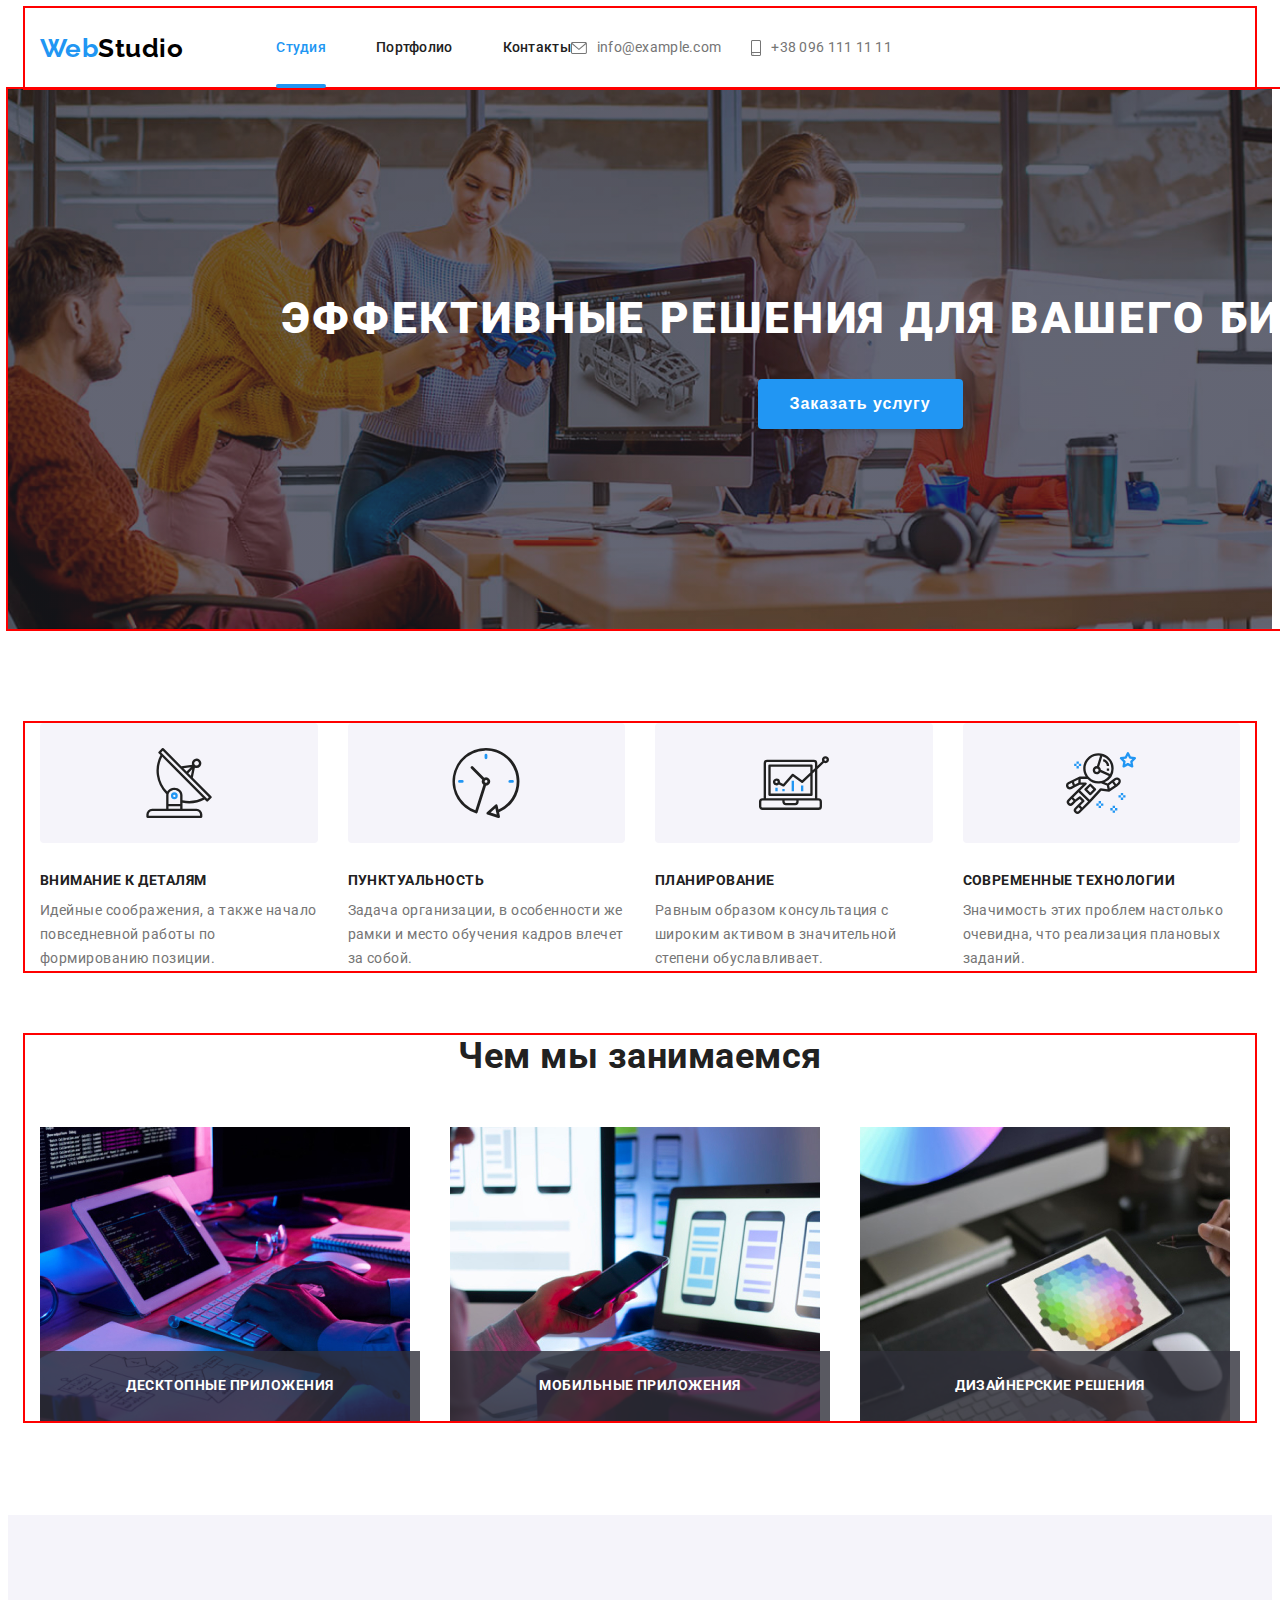
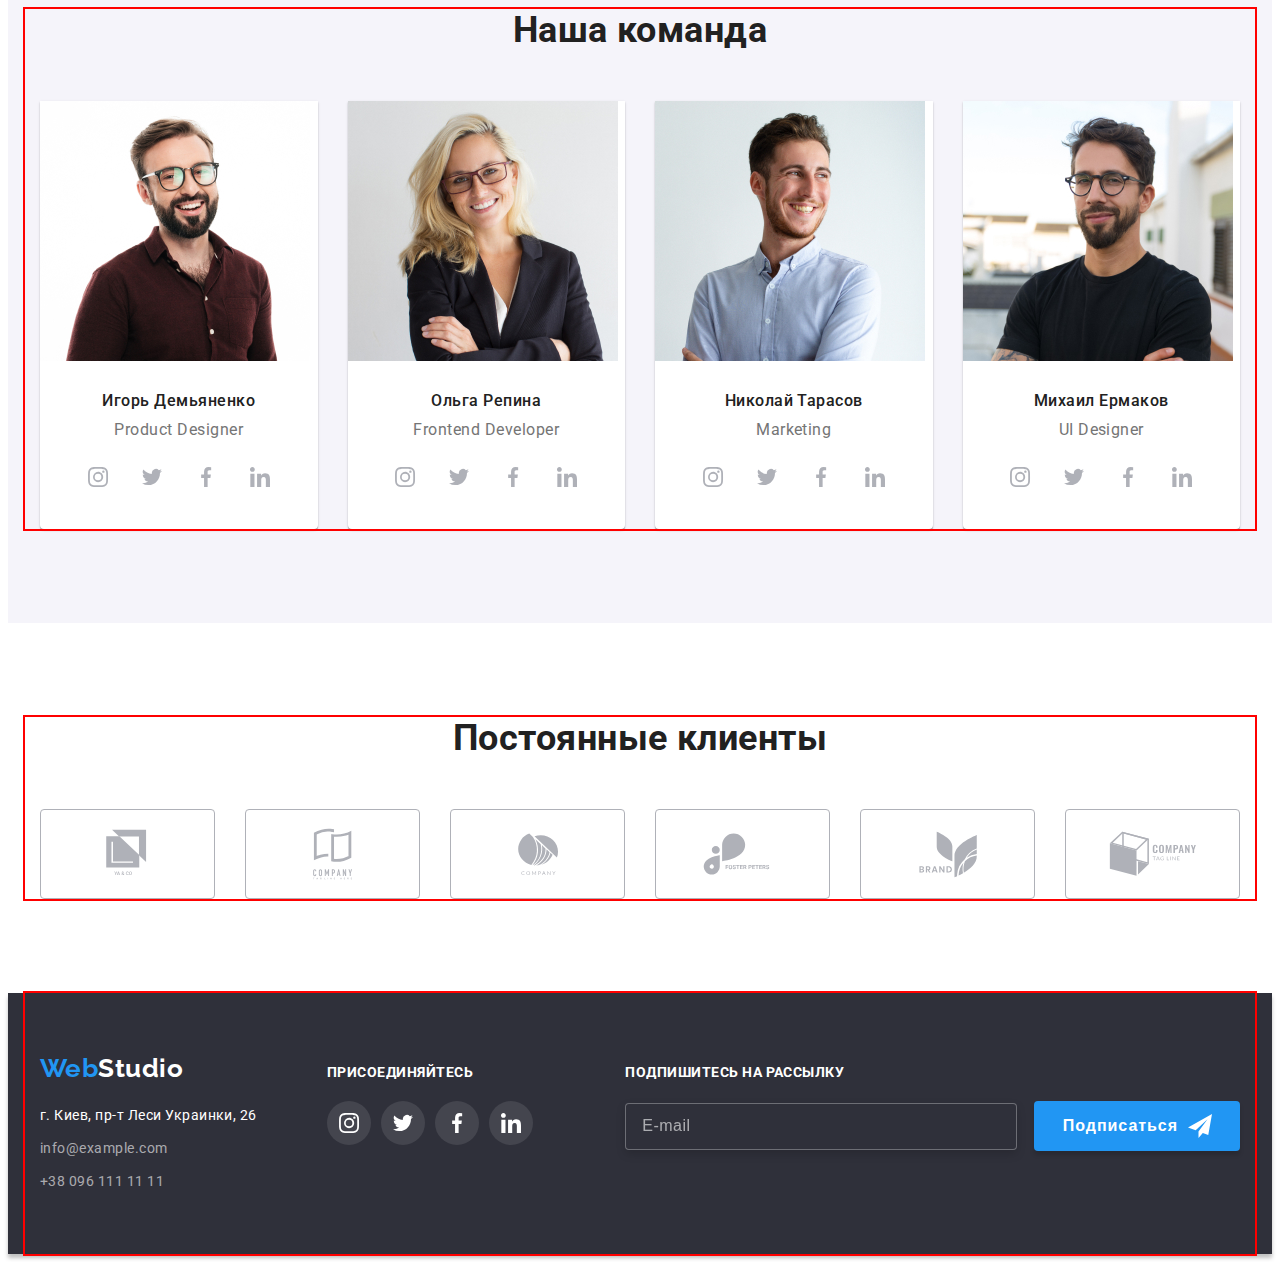
==== index.html @ 7cd632d5 "сделал футер и страницу портфолио" ====
<!DOCTYPE html>
<html lang="ru">
  <head>
    <meta charset="UTF-8" />
    <meta http-equiv="X-UA-Compatible" content="IE=edge" />
    <meta name="viewport" content="width=device-width, initial-scale=1.0" />
    <title>Вебстудия</title>
    <link rel="preconnect" href="https://fonts.gstatic.com" />
    <link
      href="https://fonts.googleapis.com/css2?family=Raleway:wght@700&family=Roboto:wght@400;500;700;900&display=swap"
      rel="stylesheet"
    />
    <link
      rel="stylesheet"
      href="https://cdnjs.cloudflare.com/ajax/libs/modern-normalize/1.0.0/modern-normalize.min.css"
      integrity="sha512-ISS7cAi1PEhQ8jnbJpJZMd29NlhNj4AWYyLOSp2CE/CsHxTCu+r+t0D2yoJudVrd0/8fTVPUVDzY5Tvli75u/g=="
      crossorigin="anonymous"
    />
    <link rel="stylesheet" href="./css/main.min.css" />
  </head>
  <body>
    <header class="header">
      <div class="container header__container">
        <nav class="navigation">
          <a class="link logo header__logo" href="./index.html" lang="en">
            <span class="logo--color-blue">Web</span>Studio
          </a>
          <button
            type="button"
            class="menu-button"
            aria-expanded="false"
            aria-controls="menu-container"
            data-menu-button
          >
            <svg
              class="icon"
              width="40"
              height="40"
              aria-label="Переключатель мобильного меню"
            >
              <use class="icon-menu" href="./images/sprite.svg#menu"></use>
              <use
                class="icon-menu-close"
                href="./images/sprite.svg#menu-close"
              ></use>
            </svg>
          </button>
          <div class="menu-container" id="menu-container" data-menu>
            <ul class="list nav-list">
              <li class="nav-list__item">
                <a
                  class="link nav-list__link nav-list__link--active"
                  href="./index.html"
                  >Студия
                </a>
              </li>
              <li class="nav-list__item">
                <a class="link nav-list__link" href="./portfolio.html"
                  >Портфолио
                </a>
              </li>
              <li class="nav-list__item">
                <a class="link nav-list__link" href="">Контакты</a>
              </li>
            </ul>
            <ul class="list auth-list">
              <li class="auth-list__item">
                <a
                  class="link nav-list__link auth-list__link"
                  href="mailto:info@example.com"
                >
                  <svg class="icon auth-list__icon" width="16" height="12">
                    <use href="./images/sprite.svg#envelope"></use>
                  </svg>
                  info@example.com</a
                >
              </li>
              <li class="auth-list__item">
                <a
                  class="link nav-list__link auth-list__link"
                  href="tel:+380961111111"
                >
                  <svg class="icon auth-list__icon" width="10" height="16">
                    <use href="./images/sprite.svg#smartphone"></use>
                  </svg>
                  +38 096 111 11 11
                </a>
              </li>
            </ul>
          </div>
        </nav>
      </div>
    </header>

    <main>
      <!--HERO-->
      <section class="hero">
        <div class="hero__overlay">
          <div class="container hero__container">
            <h1 class="hero__title">Эффективные решения для вашего бизнеса</h1>
            <button class="button hero__button" type="button" data-modal-open>
              Заказать услугу
            </button>
          </div>
        </div>
      </section>

      <!-- FEATURES-->
      <section class="section features">
        <h2 class="section__title visually-hidden">Особенности</h2>
        <div class="container">
          <ul class="list features__list">
            <li class="features__item">
              <div class="features__thumb">
                <svg width="270" height="120">
                  <use href="./images/sprite.svg#antenna"></use>
                </svg>
              </div>
              <h3 class="subtitle features__subtitle">Внимание к деталям</h3>
              <p class="features__desc">
                Идейные соображения, а также начало повседневной работы по
                формированию позиции.
              </p>
            </li>
            <li class="features__item">
              <div class="features__thumb">
                <svg width="270" height="120">
                  <use href="./images/sprite.svg#clock"></use>
                </svg>
              </div>
              <h3 class="subtitle features__subtitle">Пунктуальность</h3>
              <p class="features__desc">
                Задача организации, в особенности же рамки и место обучения
                кадров влечет за собой.
              </p>
            </li>
            <li class="features__item">
              <div class="features__thumb">
                <svg width="270" height="120">
                  <use href="./images/sprite.svg#diagram"></use>
                </svg>
              </div>
              <h3 class="subtitle features__subtitle">Планирование</h3>
              <p class="features__desc">
                Равным образом консультация с широким активом в значительной
                степени обуславливает.
              </p>
            </li>
            <li class="features__item">
              <div class="features__thumb">
                <svg width="270" height="120">
                  <use href="./images/sprite.svg#astronaut"></use>
                </svg>
              </div>
              <h3 class="subtitle features__subtitle">
                Современные технологии
              </h3>
              <p class="features__desc">
                Значимость этих проблем настолько очевидна, что реализация
                плановых заданий.
              </p>
            </li>
          </ul>
        </div>
      </section>

      <!--PRODUCTION-->
      <section class="section production">
        <div class="container">
          <h2 class="section__title">Чем мы занимаемся</h2>
          <ul class="list production__list">
            <li class="production__item">
              <picture>
                <source
                  srcset="
                    ./images/main/desctop/apps-1-desctop.jpg    1x,
                    ./images/main/desctop/apps-1-desctop@2x.jpg 2x
                  "
                  media="(min-width: 1200px)"
                  type="image/jpeg"
                />
                <img
                  class="production__image"
                  src="./images/main/desctop/apps-1-desctop.jpg"
                  alt="Человек набирает текст на телефоне"
                />
              </picture>
              <p class="subtitle production__desc">Десктопные приложения</p>
            </li>
            <li class="production__item">
              <img
                class="production__image"
                src="./images/main/desctop/apps-2-desctop.jpg"
                alt="Телефон в руке возле компьютера"
              />
              <p class="subtitle production__desc">Мобильные приложения</p>
            </li>
            <li class="production__item">
              <img
                class="production__image"
                src="./images/main/desctop/apps-3-desctop.jpg"
                alt="Подбор цвета в приложении на планшете"
              />
              <p class="subtitle production__desc">Дизайнерские решения</p>
            </li>
          </ul>
        </div>
      </section>

      <!--TEAM-->
      <section class="section team">
        <div class="container">
          <h2 class="section__title">Наша команда</h2>
          <ul class="list team__list">
            <li class="team__item">
              <picture>
                <source
                  srcset="
                    ./images/main/desctop/member-1-desctop.jpg    1x,
                    ./images/main/desctop/member-1-desctop@2x.jpg 2x
                  "
                  media="(min-width: 1200px)"
                  type="image/jpeg"
                />
                <source
                  srcset="
                    ./images/main/tablet/member-1-tablet.jpg    1x,
                    ./images/main/tablet/member-1-tablet@2x.jpg 2x
                  "
                  media="(min-width: 768px)"
                  type="image/jpeg"
                />
                <source
                  srcset="
                    ./images/main/mobile/member-1-mobile.jpg    1x,
                    ./images/main/mobile/member-1-mobile@2x.jpg 2x
                  "
                  media="(min-width: 320px)"
                  type="image/jpeg"
                />
                <img
                  class="team__img"
                  src="./images/main/desctop/member-1-desctop.jpg"
                  alt="Фото члена команды"
                />
              </picture>
              <div class="team__meta">
                <h3 class="team__subtitle">Игорь Демьяненко</h3>
                <p class="team__desc" lang="en">Product Designer</p>
                <ul class="list messenger-list">
                  <li class="messenger-list__item">
                    <a class="link messenger-list__link" href="">
                      <svg class="icon" width="44" height="44">
                        <use href="./images/sprite.svg#instagram"></use>
                      </svg>
                    </a>
                  </li>
                  <li class="messenger-list__item">
                    <a class="link messenger-list__link" href="">
                      <svg class="icon" width="44" height="44">
                        <use href="./images/sprite.svg#twitter"></use>
                      </svg>
                    </a>
                  </li>
                  <li class="messenger-list__item">
                    <a class="link messenger-list__link" href="">
                      <svg class="icon" width="44" height="44">
                        <use href="./images/sprite.svg#facebook"></use>
                      </svg>
                    </a>
                  </li>
                  <li class="messenger-list__item">
                    <a class="link messenger-list__link" href="">
                      <svg class="icon" width="44" height="44">
                        <use href="./images/sprite.svg#linkedin"></use>
                      </svg>
                    </a>
                  </li>
                </ul>
              </div>
            </li>
            <li class="team__item">
              <img
                class="team__img"
                src="./images/main/desctop/member-2-desctop.jpg"
                alt="Фото члена команды"
              />
              <div class="team__meta">
                <h3 class="team__subtitle">Ольга Репина</h3>
                <p class="team__desc" lang="en">Frontend Developer</p>
                <ul class="list messenger-list">
                  <li class="messenger-list__item">
                    <a class="link messenger-list__link" href="">
                      <svg class="icon" width="44" height="44">
                        <use href="./images/sprite.svg#instagram"></use>
                      </svg>
                    </a>
                  </li>
                  <li class="messenger-list__item">
                    <a class="link messenger-list__link" href="">
                      <svg class="icon" width="44" height="44">
                        <use href="./images/sprite.svg#twitter"></use>
                      </svg>
                    </a>
                  </li>
                  <li class="messenger-list__item">
                    <a class="link messenger-list__link" href="">
                      <svg class="icon" width="44" height="44">
                        <use href="./images/sprite.svg#facebook"></use>
                      </svg>
                    </a>
                  </li>
                  <li class="messenger-list__item">
                    <a class="link messenger-list__link" href="">
                      <svg class="icon" width="44" height="44">
                        <use href="./images/sprite.svg#linkedin"></use>
                      </svg>
                    </a>
                  </li>
                </ul>
              </div>
            </li>
            <li class="team__item">
              <img
                class="team__img"
                src="./images/main/desctop/member-3-desctop.jpg"
                alt="Фото члена команды"
              />
              <div class="team__meta">
                <h3 class="team__subtitle">Николай Тарасов</h3>
                <p class="team__desc" lang="en">Marketing</p>
                <ul class="list messenger-list">
                  <li class="messenger-list__item">
                    <a class="link messenger-list__link" href="">
                      <svg class="icon" width="44" height="44">
                        <use href="./images/sprite.svg#instagram"></use>
                      </svg>
                    </a>
                  </li>
                  <li class="messenger-list__item">
                    <a class="link messenger-list__link" href="">
                      <svg class="icon" width="44" height="44">
                        <use href="./images/sprite.svg#twitter"></use>
                      </svg>
                    </a>
                  </li>
                  <li class="messenger-list__item">
                    <a class="link messenger-list__link" href="">
                      <svg class="icon" width="44" height="44">
                        <use href="./images/sprite.svg#facebook"></use>
                      </svg>
                    </a>
                  </li>
                  <li class="messenger-list__item">
                    <a class="link messenger-list__link" href="">
                      <svg class="icon" width="44" height="44">
                        <use href="./images/sprite.svg#linkedin"></use>
                      </svg>
                    </a>
                  </li>
                </ul>
              </div>
            </li>
            <li class="team__item">
              <img
                class="team__img"
                src="./images/main/desctop/member-4-desctop.jpg"
                alt="Фото члена команды"
              />
              <div class="team__meta">
                <h3 class="team__subtitle">Михаил Ермаков</h3>
                <p class="team__desc" lang="en">UI Designer</p>
                <ul class="list messenger-list">
                  <li class="messenger-list__item">
                    <a class="link messenger-list__link" href="">
                      <svg class="icon" width="44" height="44">
                        <use href="./images/sprite.svg#instagram"></use>
                      </svg>
                    </a>
                  </li>
                  <li class="messenger-list__item">
                    <a class="link messenger-list__link" href="">
                      <svg class="icon" width="44" height="44">
                        <use href="./images/sprite.svg#twitter"></use>
                      </svg>
                    </a>
                  </li>
                  <li class="messenger-list__item">
                    <a class="link messenger-list__link" href="">
                      <svg class="icon" width="44" height="44">
                        <use href="./images/sprite.svg#facebook"></use>
                      </svg>
                    </a>
                  </li>
                  <li class="messenger-list__item">
                    <a class="link messenger-list__link" href="">
                      <svg class="icon" width="44" height="44">
                        <use href="./images/sprite.svg#linkedin"></use>
                      </svg>
                    </a>
                  </li>
                </ul>
              </div>
            </li>
          </ul>
        </div>
      </section>

      <!-- CLIENTS -->
      <section class="section">
        <div class="container">
          <h2 class="section__title">Постоянные клиенты</h2>
          <ul class="list clients__list">
            <li class="clients__item">
              <a class="link clients__link" href="">
                <svg class="icon" width="164" height="88">
                  <use href="./images/sprite.svg#client-1"></use>
                </svg>
              </a>
            </li>
            <li class="clients__item">
              <a class="link clients__link" href="">
                <svg class="icon" width="164" height="88">
                  <use href="./images/sprite.svg#client-2"></use>
                </svg>
              </a>
            </li>
            <li class="clients__item">
              <a class="link clients__link" href="">
                <svg class="icon" width="164" height="88">
                  <use href="./images/sprite.svg#client-3"></use>
                </svg>
              </a>
            </li>
            <li class="clients__item">
              <a class="link clients__link" href="">
                <svg class="icon" width="164" height="88">
                  <use href="./images/sprite.svg#client-4"></use>
                </svg>
              </a>
            </li>
            <li class="clients__item">
              <a class="link clients__link" href="">
                <svg class="icon" width="164" height="88">
                  <use href="./images/sprite.svg#client-5"></use>
                </svg>
              </a>
            </li>
            <li class="clients__item">
              <a class="link clients__link" href="">
                <svg class="icon" width="164" height="88">
                  <use href="./images/sprite.svg#client-6"></use>
                </svg>
              </a>
            </li>
          </ul>
        </div>
      </section>
    </main>

    <footer class="footer">
      <div class="container footer__container">
        <div class="footer-container">
          <div class="footer__wrapper">
            <a
              class="link logo logo--color-white footer__logo"
              href="./index.html"
              lang="en"
            >
              <span class="logo--color-blue">Web</span>Studio
            </a>
            <address class="footer__address">
              <ul class="list footer__list">
                <li class="footer__item">
                  <a
                    class="link footer__link footer__link--gmaps"
                    href="https://goo.gl/maps/zEipnjbdjEoZz8kJ8"
                    target="_blank"
                    rel="noopener noreferrer"
                    >г. Киев, пр-т Леси Украинки, 26</a
                  >
                </li>
                <li class="footer__item">
                  <a class="link footer__link" href="mailto:info@example.com"
                    >info@example.com</a
                  >
                </li>
                <li class="footer__item footer__item--last">
                  <a class="link footer__link" href="tel:+380961111111"
                    >+38 096 111 11 11</a
                  >
                </li>
              </ul>
            </address>
          </div>

          <div class="messenger-list__wrapper">
            <p class="subtitle footer__subtitle">Присоединяйтесь</p>
            <ul class="list messenger-list">
              <li class="messenger-list__item">
                <a
                  class="link messenger-list__link messenger-list__link--footer"
                  href=""
                >
                  <svg class="icon" width="44" height="44">
                    <use href="./images/sprite.svg#instagram"></use>
                  </svg>
                </a>
              </li>
              <li class="messenger-list__item">
                <a
                  class="link messenger-list__link messenger-list__link--footer"
                  href=""
                >
                  <svg class="icon" width="44" height="44">
                    <use href="./images/sprite.svg#twitter"></use>
                  </svg>
                </a>
              </li>
              <li class="messenger-list__item">
                <a
                  class="link messenger-list__link messenger-list__link--footer"
                  href=""
                >
                  <svg class="icon" width="44" height="44">
                    <use href="./images/sprite.svg#facebook"></use>
                  </svg>
                </a>
              </li>
              <li class="messenger-list__item">
                <a
                  class="link messenger-list__link messenger-list__link--footer"
                  href=""
                >
                  <svg class="icon" width="44" height="44">
                    <use href="./images/sprite.svg#linkedin"></use>
                  </svg>
                </a>
              </li>
            </ul>
          </div>
        </div>

        <form name="signup-form" class="form-signup">
          <b class="subtitle footer__subtitle form-signup__subtitle">
            Подпишитесь на рассылку
          </b>
          <input
            class="form-signup__input"
            type="email"
            name="email"
            placeholder="E-mail"
            autocomplete="off"
          />
          <button class="button form-signup__button" type="submit">
            Подписаться
            <svg class="icon form-signup__icon" width="24" height="24">
              <use href="./images/icons.svg#send"></use>
            </svg>
          </button>
        </form>
      </div>
    </footer>

    <div class="backdrop is-hidden" data-modal>
      <div class="modal">
        <button class="modal__icon" data-modal-close>
          <svg class="icon" width="30" height="30">
            <use href="./images/sprite.svg#modal-close"></use>
          </svg>
        </button>
        <form class="form-submit">
          <b class="form-submit__title"
            >Оставьте свои данные, мы вам перезвоним
          </b>

          <label class="form-submit__label" for="username"> Имя </label>
          <div class="form-submit__field">
            <input
              class="form-submit__input"
              type="text"
              name="username"
              id="username"
            />
            <svg class="icon form-submit__icon" width="18" height="18">
              <use href="./images/icons.svg#person"></use>
            </svg>
          </div>

          <label class="form-submit__label" for="tel"> Телефон </label>
          <div class="form-submit__field">
            <input class="form-submit__input" type="tel" name="tel" id="tel" />
            <svg class="icon form-submit__icon" width="18" height="18">
              <use href="./images/icons.svg#phone"></use>
            </svg>
          </div>

          <label class="form-submit__label" for="e-mail"> Почта </label>
          <div class="form-submit__field">
            <input
              class="form-submit__input"
              type="email"
              name="e-mail"
              id="e-mail"
            />
            <svg class="icon form-submit__icon" width="18" height="18">
              <use href="./images/icons.svg#mail"></use>
            </svg>
          </div>

          <label class="form-submit__label" for="comment"> Комментарий </label>
          <textarea
            class="form-submit__comment"
            name="comment"
            id="comment"
            placeholder="Введите текст"
          ></textarea>

          <label class="form-submit__agreement">
            <input
              class="form-submit__input--hidden"
              type="checkbox"
              name="agreement"
              value="approved"
            />
            <svg class="form-submit__icon--checked" width="16" height="15">
              <use href="./images/icons.svg#check"></use>
            </svg>
            Соглашаюсь с рассылкой и принимаю&nbsp;
            <a class="form-submit__link" href="">Условия договора</a>
          </label>

          <button
            class="button form-submit__button"
            name="submit-btn"
            type="submit"
          >
            Отправить
          </button>
        </form>
      </div>
    </div>

    <script src="./js/mobile-menu.js"></script>
    <script src="./js/modal.js"></script>
  </body>
</html>
---- css/main.min.css ----
:root{--primaryFont: 'Roboto', sans-serif;--secondaryFont: 'Raleway', sans-serif;--activeLinkColor: #2196f3;--primaryTextColor: #757575;--secondaryTextColor: #212121;--whiteTextColor: #ffffff;--transitionColor: color 250ms cubic-bezier(0.4, 0, 0.2, 1);--transitionBg: background-color 250ms cubic-bezier(0.4, 0, 0.2, 1)}body{font-family:var(--primaryFont);letter-spacing:0.03em;color:var(--primaryTextColor);background-color:var(--whiteTextColor)}body.modal-open{overflow:hidden}.visually-hidden{position:absolute;width:1px;height:1px;margin:-1px;border:0;padding:0;white-space:nowrap;-webkit-clip-path:inset(100%);clip-path:inset(100%);clip:rect(0 0 0 0);overflow:hidden}h1,h2,h3,ul,p{padding:0;margin:0}img{display:block;max-width:100%;height:auto}.list{list-style:none}.link{text-decoration:none}.icon{fill:currentColor}.container{padding:0 15px;outline:2px solid red}@media screen and (min-width: 480px){.container{width:480px;margin:0 auto}}@media screen and (min-width: 768px){.container{width:768px}}@media screen and (min-width: 1200px){.container{width:1200px}}.section{padding-top:60px;padding-bottom:60px}@media screen and (min-width: 1200px){.section{padding-top:94px;padding-bottom:94px}}.section__title{margin-bottom:30px;font-weight:700;font-size:28px;line-height:1.18;text-align:center;color:var(--secondaryTextColor)}@media screen and (min-width: 1200px){.section__title{margin-bottom:50px;font-size:36px;line-height:1.17}}.logo{font-family:var(--secondaryFont);font-weight:700;font-size:24px;line-height:1.17;color:#000000}@media screen and (min-width: 1200px){.logo{font-size:26px;line-height:1.19}}.logo--color-blue{color:var(--activeLinkColor)}.logo--color-white{color:var(--whiteTextColor)}@media screen and (min-width: 768px){.header__logo{margin-right:88px}}@media screen and (min-width: 1200px){.header__logo{margin-right:93px}}.footer__logo{display:inline-block;margin-bottom:20px}.messenger-list{display:-webkit-box;display:-ms-flexbox;display:flex;-webkit-box-pack:center;-ms-flex-pack:center;justify-content:center}.messenger-list__item:not(:last-child){margin-right:10px}.messenger-list__link{display:-webkit-box;display:-ms-flexbox;display:flex;-webkit-box-align:center;-ms-flex-align:center;align-items:center;-webkit-box-pack:center;-ms-flex-pack:center;justify-content:center;color:#afb1b8;-webkit-transition:var(--transitionBg),var(--transitionColor);transition:var(--transitionBg),var(--transitionColor);border-radius:50%}.messenger-list__link--footer{color:#ffffff;background-color:rgba(255,255,255,0.1)}.messenger-list__link--footer:hover,.messenger-list__link--footer:focus{background-color:var(--activeLinkColor)}.messenger-list__link:hover,.messenger-list__link:focus{background-color:var(--activeLinkColor);color:var(--whiteTextColor)}.backdrop{position:fixed;top:0;left:0;width:100%;height:100%;background-color:rgba(0,0,0,0.2);opacity:1;-webkit-transition:opacity 250ms cubic-bezier(0.4, 0, 0.2, 1);transition:opacity 250ms cubic-bezier(0.4, 0, 0.2, 1);overflow-y:scroll}.backdrop.is-hidden{visibility:hidden;opacity:0;pointer-events:none}@media screen and (max-width: 767px){.backdrop{padding:93px 15px}}@media screen and (min-width: 768px) and (max-width: 1199px){.backdrop{padding:207px 159px}}.modal{position:relative;padding:40px;-webkit-transition:-webkit-transform 250ms cubic-bezier(0.4, 0, 0.2, 1);transition:-webkit-transform 250ms cubic-bezier(0.4, 0, 0.2, 1);transition:transform 250ms cubic-bezier(0.4, 0, 0.2, 1);transition:transform 250ms cubic-bezier(0.4, 0, 0.2, 1), -webkit-transform 250ms cubic-bezier(0.4, 0, 0.2, 1);background-color:#ffffff;-webkit-box-shadow:0px 1px 3px rgba(0,0,0,0.12),0px 1px 1px rgba(0,0,0,0.14),0px 2px 1px rgba(0,0,0,0.2);box-shadow:0px 1px 3px rgba(0,0,0,0.12),0px 1px 1px rgba(0,0,0,0.14),0px 2px 1px rgba(0,0,0,0.2);border-radius:4px}@media screen and (max-width: 1199px){.modal{max-width:450px;min-height:609px;margin-left:auto;margin-right:auto}}@media screen and (min-width: 1200px){.modal{position:absolute;top:50%;left:50%;max-width:528px;min-height:581px;-webkit-transform:translate(-50%, -50%);transform:translate(-50%, -50%)}}.backdrop.is-hidden .modal{-webkit-transform:scale(0.5);transform:scale(0.5)}@media screen and (min-width: 1200px){.backdrop.is-hidden .modal{-webkit-transform:translate(-50%, -50%) scale(0.5);transform:translate(-50%, -50%) scale(0.5)}}.modal__icon{position:absolute;top:8px;right:8px;display:-webkit-box;display:-ms-flexbox;display:flex;-webkit-box-pack:center;-ms-flex-pack:center;justify-content:center;-webkit-box-align:center;-ms-flex-align:center;align-items:center;padding:0;margin:0;color:#000000;background-color:#ffffff;border-radius:50%;border:1px solid rgba(0,0,0,0.1);-webkit-transition:var(--transitionColor);transition:var(--transitionColor);cursor:pointer}.modal__icon:hover,.modal__icon:focus{color:var(--activeLinkColor)}.form-submit__title{display:block;margin-bottom:12px;font-weight:700;font-size:20px;line-height:1.15;text-align:center;letter-spacing:0.03em;color:var(--secondaryTextColor)}.form-submit__label{display:inline-block;margin-bottom:4px;font-weight:400;font-size:12px;line-height:1.17;letter-spacing:0.01em}.form-submit__field{position:relative;margin-bottom:10px;color:var(--secondaryTextColor)}.form-submit__input{height:40px;padding-left:42px;width:100%;border:1px solid rgba(33,33,33,0.2);border-radius:4px;-webkit-transition:border 250ms cubic-bezier(0.4, 0, 0.2, 1);transition:border 250ms cubic-bezier(0.4, 0, 0.2, 1)}.form-submit__input--hidden{position:absolute;width:1px;height:1px;margin:-1px;border:0;padding:0;white-space:nowrap;-webkit-clip-path:inset(100%);clip-path:inset(100%);clip:rect(0 0 0 0);overflow:hidden}.form-submit__comment{display:block;width:100%;min-height:120px;padding:12px 16px;margin-bottom:20px;border:1px solid rgba(33,33,33,0.2);border-radius:4px;resize:none;-webkit-transition:border 250ms cubic-bezier(0.4, 0, 0.2, 1);transition:border 250ms cubic-bezier(0.4, 0, 0.2, 1)}.form-submit__comment::-webkit-input-placeholder{font-weight:400;font-size:12px;line-height:1.17;letter-spacing:0.01em;color:rgba(117,117,117,0.5)}.form-submit__comment:-ms-input-placeholder{font-weight:400;font-size:12px;line-height:1.17;letter-spacing:0.01em;color:rgba(117,117,117,0.5)}.form-submit__comment::-ms-input-placeholder{font-weight:400;font-size:12px;line-height:1.17;letter-spacing:0.01em;color:rgba(117,117,117,0.5)}.form-submit__comment::placeholder{font-weight:400;font-size:12px;line-height:1.17;letter-spacing:0.01em;color:rgba(117,117,117,0.5)}.form-submit__icon{position:absolute;top:50%;left:12px;-webkit-transform:translateY(-50%);transform:translateY(-50%);-webkit-transition:var(--transitionColor);transition:var(--transitionColor)}.form-submit__input:focus+.form-submit__icon{color:var(--activeLinkColor)}.form-submit__icon--checked{fill:none;border:2px solid var(--secondaryTextColor);border-radius:2px;margin-right:7px}.form-submit__input--hidden:checked+.form-submit__icon--checked{background-color:var(--activeLinkColor);border:var(--activeLinkColor);fill:var(--whiteTextColor)}.form-submit__input:focus,.form-submit__comment:focus{border:1px solid var(--activeLinkColor);outline:none}.form-submit__agreement{position:relative;display:-webkit-box;display:-ms-flexbox;display:flex;-webkit-box-align:center;-ms-flex-align:center;align-items:center;-webkit-box-pack:center;-ms-flex-pack:center;justify-content:center;margin-bottom:30px;font-weight:400;font-size:12px;line-height:1.17;cursor:pointer}@media screen and (min-width: 1200px){.form-submit__agreement{font-size:14px;line-height:1.71}}.form-submit__link{color:var(--activeLinkColor)}.form-submit__button{display:block;margin:0 auto;padding:10px 55px}.subtitle{font-weight:700;color:var(--secondaryTextColor)}@media screen and (max-width: 767px){.subtitle{text-align:center}}.button{font-size:16px;font-weight:700;line-height:1.87;letter-spacing:0.06em;color:var(--whiteTextColor);background-color:var(--activeLinkColor);border-radius:4px;border-style:none;-webkit-box-shadow:0px 4px 4px rgba(0,0,0,0.15);box-shadow:0px 4px 4px rgba(0,0,0,0.15);cursor:pointer}.header{border-bottom:1px solid #ececec}@media screen and (max-width: 767px){.header__container{position:relative;padding:10px 15px}}@media screen and (min-width: 768px){.header__container{display:-webkit-box;display:-ms-flexbox;display:flex;-webkit-box-align:center;-ms-flex-align:center;align-items:center}}.navigation{display:-webkit-box;display:-ms-flexbox;display:flex;-webkit-box-align:center;-ms-flex-align:center;align-items:center;-webkit-box-pack:justify;-ms-flex-pack:justify;justify-content:space-between}@media screen and (min-width: 768px){.nav-list{display:-webkit-box;display:-ms-flexbox;display:flex;-webkit-box-align:center;-ms-flex-align:center;align-items:center}}.nav-list__item{font-weight:500;letter-spacing:0.02em;font-size:40px;line-height:1.18}@media screen and (min-width: 768px){.nav-list__item{font-size:14px;line-height:1.14}}.nav-list__item:not(:last-child){margin-right:50px}.nav-list__link{color:var(--secondaryTextColor);-webkit-transition:var(--transitionColor);transition:var(--transitionColor)}@media screen and (min-width: 768px){.nav-list__link{position:relative;display:block;padding-top:32px;padding-bottom:32px}}.nav-list__link--active{color:var(--activeLinkColor)}@media screen and (min-width: 768px){.nav-list__link--active::after{content:'';position:absolute;display:block;width:100%;height:4px;bottom:0;left:0;background-color:#2196f3;border-radius:2px}}.nav-list__link:hover,.nav-list__link:focus{color:var(--activeLinkColor)}.auth-list{margin-left:auto}@media screen and (min-width: 1200px){.auth-list{display:-webkit-box;display:-ms-flexbox;display:flex;-webkit-box-align:center;-ms-flex-align:center;align-items:center}}@media screen and (min-width: 1200px){.auth-list__item:not(:last-child){margin-right:30px}}.auth-list__item{letter-spacing:0.02em}@media screen and (min-width: 768px){.auth-list__item{font-size:14px;line-height:1.14}}@media screen and (min-width: 768px) and (max-width: 1199px){.auth-list__item+.auth-list__item{margin-top:10px}}.auth-list__icon{margin-right:10px}.auth-list__link{display:-webkit-inline-box;display:-ms-inline-flexbox;display:inline-flex;-webkit-box-align:center;-ms-flex-align:center;align-items:center;color:var(--primaryTextColor);-webkit-transition:var(--transitionColor);transition:var(--transitionColor)}@media screen and (min-width: 768px) and (max-width: 1199px){.auth-list__link{padding-top:0;padding-bottom:0}}.menu-button{display:-webkit-inline-box;display:-ms-inline-flexbox;display:inline-flex;color:var(--activeLinkColor);border:none;padding:0;margin:0;cursor:pointer;background-color:transparent}.menu-button .icon-menu-close{display:none}@media screen and (min-width: 768px){.menu-button{display:none}}.menu-button.is-open .icon-menu-close{display:-webkit-inline-box;display:-ms-inline-flexbox;display:inline-flex}.menu-button.is-open .icon-menu{display:none}@media screen and (max-width: 767px){.menu-container{display:none;position:absolute;top:100%;left:0;width:100%;height:100vh;padding:48px 40px;background-color:#ffffff;-webkit-box-shadow:0px 4px 8px rgba(0,0,0,0.04),0px 2px 4px rgba(0,0,0,0.08),0px 1px 3px rgba(0,0,0,0.16);box-shadow:0px 4px 8px rgba(0,0,0,0.04),0px 2px 4px rgba(0,0,0,0.08),0px 1px 3px rgba(0,0,0,0.16)}.menu-container.is-open{display:block}}@media screen and (min-width: 768px){.menu-container{display:-webkit-box;display:-ms-flexbox;display:flex;-webkit-box-align:center;-ms-flex-align:center;align-items:center}}.hero{background-color:#2f303a}.hero__container{text-align:center;padding:118px 60px}@media screen and (min-width: 768px){.hero__container{padding-left:204px;padding-right:204px}}@media screen and (min-width: 1200px){.hero__container{padding:200px 252px}}.hero__overlay{margin-left:auto;margin-right:auto;background-repeat:no-repeat;background-position:center;background-size:cover;max-width:480px;background-image:-webkit-gradient(linear, left top, left bottom, from(rgba(47,48,58,0.4)), to(rgba(47,48,58,0.4))),url(../images/main/mobile/hero-bg-mobile.jpg);background-image:linear-gradient(to bottom, rgba(47,48,58,0.4), rgba(47,48,58,0.4)),url(../images/main/mobile/hero-bg-mobile.jpg)}@media screen and (min-width: 768px){.hero__overlay{max-width:768px;background-image:-webkit-gradient(linear, left top, left bottom, from(rgba(47,48,58,0.4)), to(rgba(47,48,58,0.4))),url(../images/main/tablet/hero-bg-tablet.jpg);background-image:linear-gradient(to bottom, rgba(47,48,58,0.4), rgba(47,48,58,0.4)),url(../images/main/tablet/hero-bg-tablet.jpg)}}@media screen and (min-width: 1200px){.hero__overlay{max-width:1600px;background-image:-webkit-gradient(linear, left top, left bottom, from(rgba(47,48,58,0.4)), to(rgba(47,48,58,0.4))),url(../images/main/desctop/hero-bg-desctop.jpg);background-image:linear-gradient(to bottom, rgba(47,48,58,0.4), rgba(47,48,58,0.4)),url(../images/main/desctop/hero-bg-desctop.jpg)}}.hero__title{margin-bottom:30px;font-weight:900;font-size:26px;line-height:1.62;text-align:center;letter-spacing:0.06em;text-transform:uppercase;color:var(--whiteTextColor)}@media screen and (min-width: 1200px){.hero__title{font-size:44px;line-height:1.36}}.hero__button{padding:10px 32px;-webkit-transition:var(--transitionBg);transition:var(--transitionBg)}.hero__button:hover,.hero__button:focus{background-color:#188ce8}@media screen and (min-width: 1200px){.features{padding-bottom:47px}}@media screen and (min-width: 768px){.features__list{display:-webkit-box;display:-ms-flexbox;display:flex;-ms-flex-wrap:wrap;flex-wrap:wrap;margin-bottom:-30px;margin-left:-30px}}@media screen and (min-width: 768px){.features__item{-ms-flex-preferred-size:calc((100% - 2 * 30px) / 2);flex-basis:calc((100% - 2 * 30px) / 2);margin-left:30px}}@media screen and (min-width: 1200px){.features__item{-ms-flex-preferred-size:calc((100% - 4 * 30px) / 4);flex-basis:calc((100% - 4 * 30px) / 4)}}@media screen and (max-width: 1199px){.features__item:not(:last-child){margin-bottom:30px}}.features__thumb{display:-webkit-box;display:-ms-flexbox;display:flex;-webkit-box-align:center;-ms-flex-align:center;align-items:center;-webkit-box-pack:center;-ms-flex-pack:center;justify-content:center;margin-bottom:30px;background-color:#f5f4fa;border-radius:4px}.features__subtitle{margin-bottom:10px;font-size:14px;line-height:1.14;text-transform:uppercase}.features__desc{font-weight:400;font-size:14px;line-height:1.71}.production{display:none}@media screen and (min-width: 1200px){.production{display:block;padding-top:47px}}.production__list{display:-webkit-box;display:-ms-flexbox;display:flex;-ms-flex-wrap:wrap;flex-wrap:wrap;margin-left:-30px;margin-top:-30px}.production__item{position:relative;-ms-flex-preferred-size:calc(100% / 3 - 30px);flex-basis:calc(100% / 3 - 30px);margin-left:30px;margin-top:30px}.production__desc{position:absolute;bottom:0;left:0;width:100%;padding-top:27px;padding-bottom:27px;text-align:center;font-size:14px;line-height:1.14;text-transform:uppercase;color:var(--whiteTextColor);background-color:rgba(47,48,58,0.8)}.team{background-color:#f5f4fa}@media screen and (min-width: 768px){.team__list{display:-webkit-box;display:-ms-flexbox;display:flex;-ms-flex-wrap:wrap;flex-wrap:wrap;margin-left:-30px;margin-top:-30px}}.team__item{background-color:#ffffff;-webkit-box-shadow:0px 1px 3px rgba(0,0,0,0.12),0px 1px 1px rgba(0,0,0,0.14),0px 2px 1px rgba(0,0,0,0.2);box-shadow:0px 1px 3px rgba(0,0,0,0.12),0px 1px 1px rgba(0,0,0,0.14),0px 2px 1px rgba(0,0,0,0.2);border-radius:0px 0px 4px 4px}@media screen and (min-width: 768px){.team__item{-ms-flex-preferred-size:calc(100% / 2 - 30px);flex-basis:calc(100% / 2 - 30px);margin-left:30px;margin-top:30px}}@media screen and (min-width: 1200px){.team__item{-ms-flex-preferred-size:calc(100% / 4 - 30px);flex-basis:calc(100% / 4 - 30px)}}@media screen and (max-width: 767px){.team__item:not(:last-child){margin-bottom:30px}}.team__subtitle{margin-bottom:10px;font-weight:500;font-size:16px;line-height:1.19;text-align:center;color:var(--secondaryTextColor)}.team__desc{margin-bottom:16px;font-weight:400;font-size:16px;line-height:1.19;text-align:center;color:var(--primaryTextColor)}.team__meta{padding-top:30px;padding-bottom:24px;margin-left:auto;margin-right:auto}@media screen and (min-width: 1200px){.team__meta{padding-bottom:30px}}.clients__list{display:-webkit-box;display:-ms-flexbox;display:flex;-ms-flex-wrap:wrap;flex-wrap:wrap;-webkit-box-align:center;-ms-flex-align:center;align-items:center;margin-left:-30px;margin-top:-30px}.clients__item{display:-webkit-box;display:-ms-flexbox;display:flex;margin-left:30px;margin-top:30px;-webkit-box-align:center;-ms-flex-align:center;align-items:center;-webkit-box-pack:center;-ms-flex-pack:center;justify-content:center;-ms-flex-preferred-size:calc(100% / 2 - 30px);flex-basis:calc(100% / 2 - 30px)}@media screen and (min-width: 768px){.clients__item{-ms-flex-preferred-size:calc(100% / 3 - 30px);flex-basis:calc(100% / 3 - 30px)}}@media screen and (min-width: 1200px){.clients__item{-ms-flex-preferred-size:calc(100% / 6 - 30px);flex-basis:calc(100% / 6 - 30px)}}.clients__link{display:-webkit-inline-box;display:-ms-inline-flexbox;display:inline-flex;-webkit-box-align:center;-ms-flex-align:center;align-items:center;-webkit-box-pack:center;-ms-flex-pack:center;justify-content:center;width:100%;color:#afb1b8;-webkit-transition:var(--transitionColor),border-color 250ms cubic-bezier(0.4, 0, 0.2, 1);transition:var(--transitionColor),border-color 250ms cubic-bezier(0.4, 0, 0.2, 1);border:1px solid #afb1b8;border-radius:4px}.clients__link:hover,.clients__link:focus{color:var(--activeLinkColor);border-color:var(--activeLinkColor)}.footer{background-color:#2f303a;-webkit-box-shadow:0px 4px 4px rgba(0,0,0,0.25);box-shadow:0px 4px 4px rgba(0,0,0,0.25)}.footer__container{padding-top:60px;padding-bottom:60px}@media screen and (min-width: 1200px){.footer__container{display:-webkit-box;display:-ms-flexbox;display:flex;-webkit-box-align:baseline;-ms-flex-align:baseline;align-items:baseline}}.footer-container{text-align:center}@media screen and (min-width: 768px){.footer-container{display:-webkit-box;display:-ms-flexbox;display:flex;-webkit-box-align:baseline;-ms-flex-align:baseline;align-items:baseline;-webkit-box-pack:space-evenly;-ms-flex-pack:space-evenly;justify-content:space-evenly}}@media screen and (min-width: 1200px){.footer-container{text-align:left}}@media screen and (min-width: 1200px){.footer__wrapper{margin-right:70px}}.footer__address{font-style:normal}@media screen and (max-width: 767px){.footer__address{margin-bottom:60px}}.footer__list{font-weight:400;font-size:14px;line-height:1.71}.footer__item{margin-bottom:8px}@media screen and (min-width: 1200px){.footer__item{margin-bottom:9px}}.footer__item--last{margin-bottom:0}.footer__link{color:rgba(255,255,255,0.6)}.footer__link--gmaps{color:var(--whiteTextColor)}.footer__subtitle{font-size:14px;line-height:1.14;text-transform:uppercase;margin-bottom:20px;color:var(--whiteTextColor)}@media screen and (max-width: 1199px){.form-signup{margin-top:60px;text-align:center}}@media screen and (min-width: 1200px){.form-signup{margin-left:auto}}.form-signup__subtitle{display:block}.form-signup__input{padding:15px 16px;border:1px solid rgba(255,255,255,0.3);-webkit-filter:drop-shadow(0px 4px 4px rgba(0,0,0,0.15));filter:drop-shadow(0px 4px 4px rgba(0,0,0,0.15));border-radius:4px;background-color:#2f303a;width:100%;margin-bottom:20px}@media screen and (min-width: 768px) and (max-width: 1199px){.form-signup__input{display:block;width:450px;margin:0 auto 20px}}@media screen and (min-width: 1200px){.form-signup__input{width:358px;margin-right:12px;margin-bottom:0}}.form-signup__input::-webkit-input-placeholder{font-weight:400;font-size:16px;line-height:1.25;letter-spacing:0.03em;color:rgba(255,255,255,0.6)}.form-signup__input:-ms-input-placeholder{font-weight:400;font-size:16px;line-height:1.25;letter-spacing:0.03em;color:rgba(255,255,255,0.6)}.form-signup__input::-ms-input-placeholder{font-weight:400;font-size:16px;line-height:1.25;letter-spacing:0.03em;color:rgba(255,255,255,0.6)}.form-signup__input::placeholder{font-weight:400;font-size:16px;line-height:1.25;letter-spacing:0.03em;color:rgba(255,255,255,0.6)}.form-signup__input:not(:placeholder-shown){font-weight:400;font-size:16px;line-height:1.25;letter-spacing:0.03em;color:rgba(255,255,255,0.6)}.form-signup__button{display:-webkit-inline-box;display:-ms-inline-flexbox;display:inline-flex;-webkit-box-align:center;-ms-flex-align:center;align-items:center;-webkit-box-pack:center;-ms-flex-pack:center;justify-content:center;padding:10px 28px 10px 29px}.form-signup__icon{margin-left:10px}
/*# sourceMappingURL=main.min.css.map */
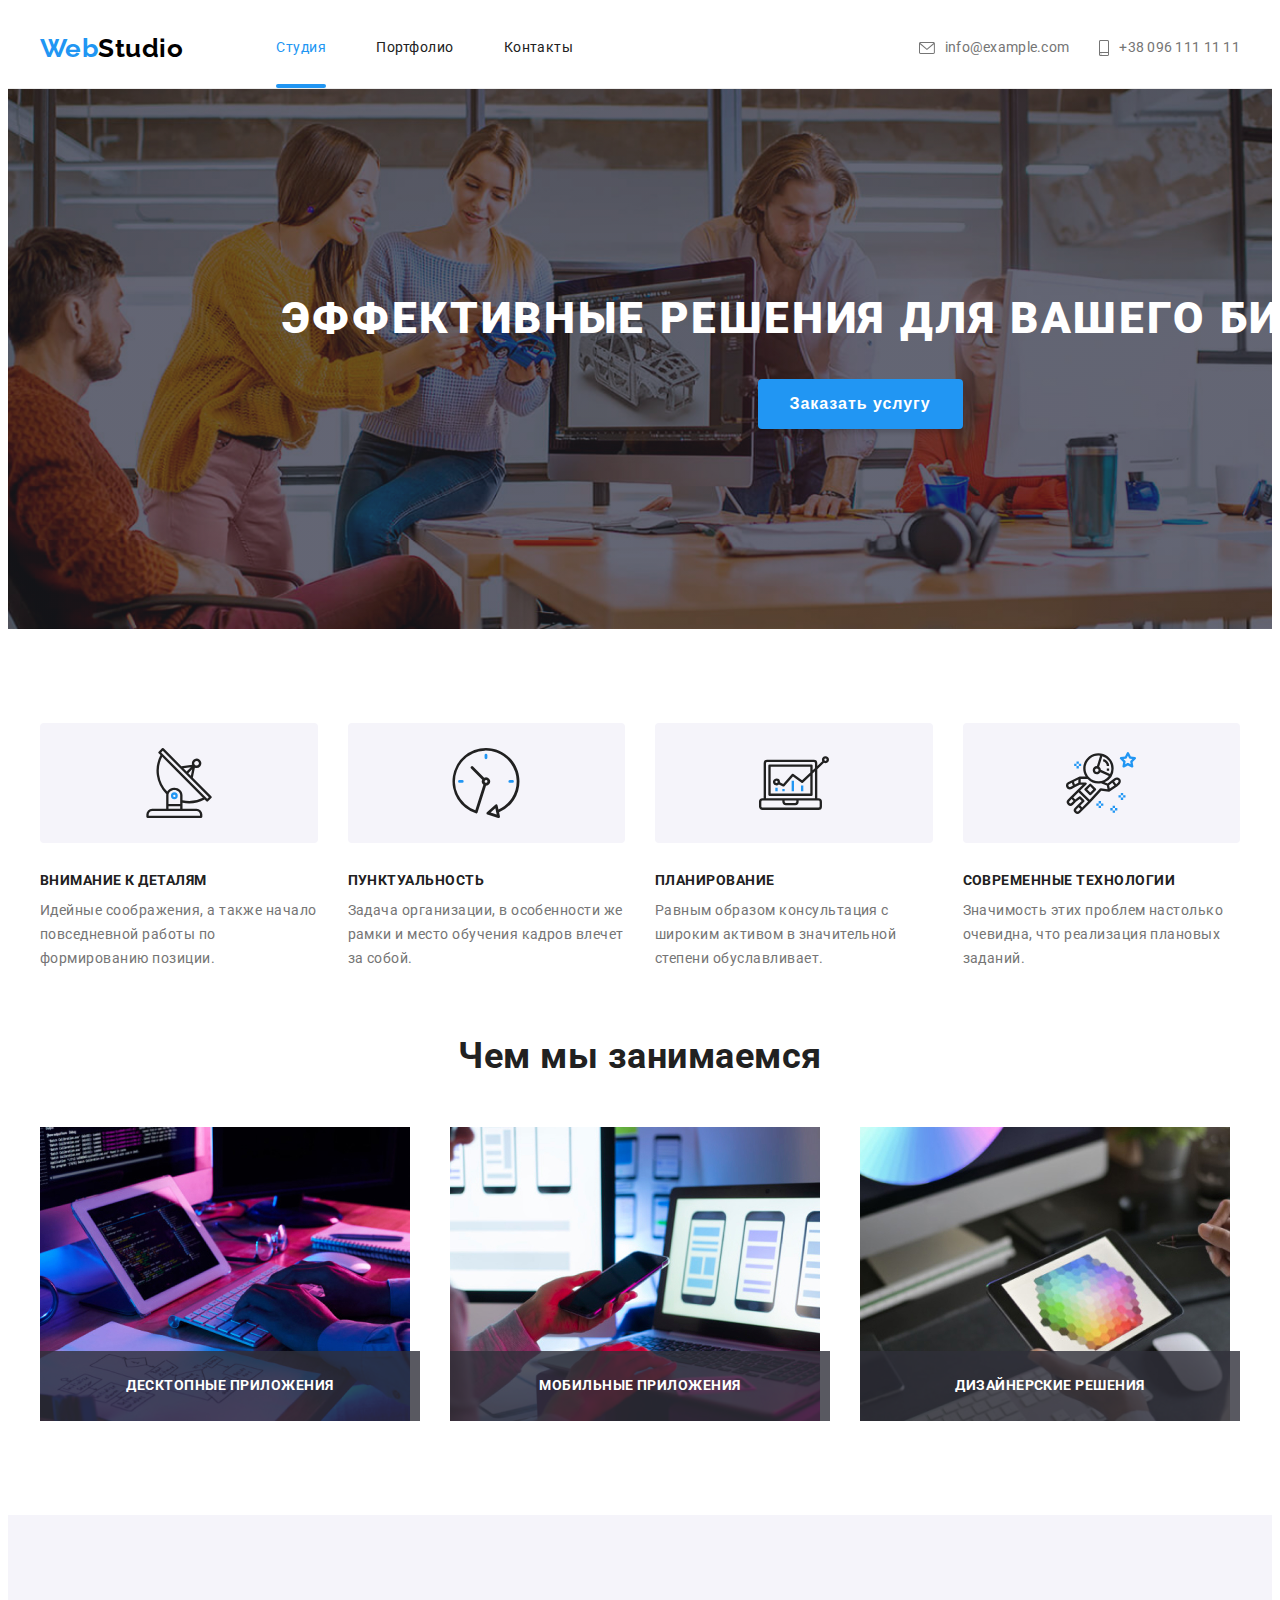
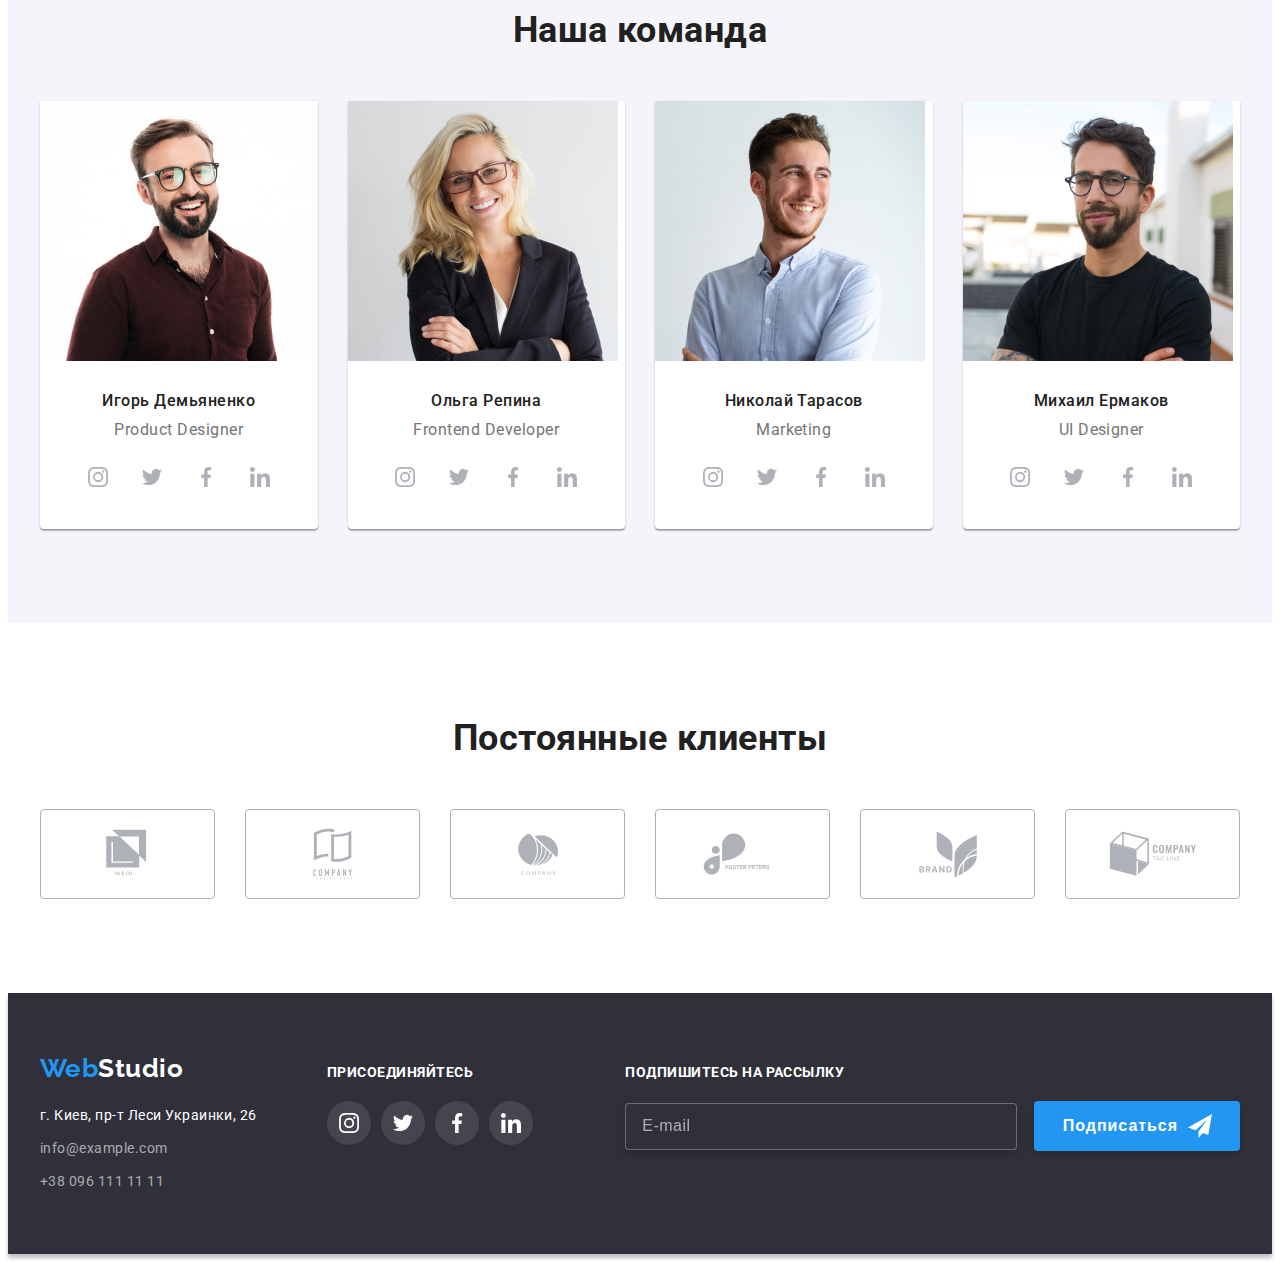
==== commit b817b897: "сделал хедер" ====
--- a/index.html
+++ b/index.html
@@ -25,70 +25,107 @@
           <a class="link logo header__logo" href="./index.html" lang="en">
             <span class="logo--color-blue">Web</span>Studio
           </a>
-          <button
-            type="button"
-            class="menu-button"
-            aria-expanded="false"
-            aria-controls="menu-container"
-            data-menu-button
-          >
-            <svg
-              class="icon"
-              width="40"
-              height="40"
-              aria-label="Переключатель мобильного меню"
+          <ul class="list nav-list">
+            <li class="nav-list__item">
+              <a
+                class="link nav-list__link nav-list__link--active"
+                href="./index.html"
+                >Студия
+              </a>
+            </li>
+            <li class="nav-list__item">
+              <a class="link nav-list__link" href="./portfolio.html"
+                >Портфолио
+              </a>
+            </li>
+            <li class="nav-list__item">
+              <a class="link nav-list__link" href="">Контакты</a>
+            </li>
+          </ul>
+        </nav>
+        <ul class="list auth-list">
+          <li class="auth-list__item">
+            <a
+              class="link nav-list__link auth-list__link"
+              href="mailto:info@example.com"
             >
-              <use class="icon-menu" href="./images/sprite.svg#menu"></use>
-              <use
-                class="icon-menu-close"
-                href="./images/sprite.svg#menu-close"
-              ></use>
+              <svg class="icon auth-list__icon" width="16" height="12">
+                <use href="./images/sprite.svg#envelope"></use>
+              </svg>
+              info@example.com</a
+            >
+          </li>
+          <li class="auth-list__item">
+            <a
+              class="link nav-list__link auth-list__link"
+              href="tel:+380961111111"
+            >
+              <svg class="icon auth-list__icon" width="10" height="16">
+                <use href="./images/sprite.svg#smartphone"></use>
+              </svg>
+              +38 096 111 11 11
+            </a>
+          </li>
+        </ul>
+        <button type="button" class="burger-button" data-menu-button>
+          <svg class="icon" width="40" height="40">
+            <use href="./images/sprite.svg#menu"></use>
+          </svg>
+        </button>
+
+        <div class="mobile-menu" data-menu>
+          <button type="button" class="mobile-menu__button" data-menu-close>
+            <svg class="icon" width="40" height="40">
+              <use href="./images/sprite.svg#menu-close"></use>
             </svg>
           </button>
-          <div class="menu-container" id="menu-container" data-menu>
-            <ul class="list nav-list">
-              <li class="nav-list__item">
-                <a
-                  class="link nav-list__link nav-list__link--active"
-                  href="./index.html"
-                  >Студия
-                </a>
-              </li>
-              <li class="nav-list__item">
-                <a class="link nav-list__link" href="./portfolio.html"
-                  >Портфолио
-                </a>
-              </li>
-              <li class="nav-list__item">
-                <a class="link nav-list__link" href="">Контакты</a>
-              </li>
-            </ul>
-            <ul class="list auth-list">
-              <li class="auth-list__item">
-                <a
-                  class="link nav-list__link auth-list__link"
-                  href="mailto:info@example.com"
-                >
-                  <svg class="icon auth-list__icon" width="16" height="12">
-                    <use href="./images/sprite.svg#envelope"></use>
-                  </svg>
-                  info@example.com</a
-                >
-              </li>
-              <li class="auth-list__item">
-                <a
-                  class="link nav-list__link auth-list__link"
-                  href="tel:+380961111111"
-                >
-                  <svg class="icon auth-list__icon" width="10" height="16">
-                    <use href="./images/sprite.svg#smartphone"></use>
-                  </svg>
-                  +38 096 111 11 11
-                </a>
-              </li>
-            </ul>
-          </div>
-        </nav>
+          <ul class="list mobile-nav">
+            <li class="mobile-nav__item">
+              <a
+                href="./index.html"
+                class="link mobile-nav__link mobile-nav__link--active"
+                >Студия</a
+              >
+            </li>
+            <li class="mobile-nav__item">
+              <a href="./portfolio.html" class="link mobile-nav__link"
+                >Портфолио</a
+              >
+            </li>
+            <li class="mobile-nav__item">
+              <a href="" class="link mobile-nav__link">Контакты</a>
+            </li>
+          </ul>
+          <ul class="list mobile-auth">
+            <li class="mobile-auth__item">
+              <a
+                class="link mobile-auth__link mobile-auth__link--active"
+                href="mailto:info@example.com"
+              >
+                info@example.com</a
+              >
+            </li>
+            <li class="mobile-auth__item">
+              <a class="link mobile-auth__link" href="tel:+380961111111">
+                +38 096 111 11 11
+              </a>
+            </li>
+          </ul>
+          <ul class="list mobile-messenger">
+            <li class="mobile-messenger__item">
+              <a href="" class="link mobile-messenger__link">Instagram</a>
+            </li>
+            <li class="mobile-messenger__item">
+              <a href="" class="link mobile-messenger__link">Twitter</a>
+            </li>
+            <li class="mobile-messenger__item">
+              <a href="" class="link mobile-messenger__link">Facebook</a>
+            </li>
+            <li class="mobile-messenger__item">
+              <a href="" class="link mobile-messenger__link">LinkedIn</a>
+            </li>
+          </ul>
+        </div>
       </div>
     </header>
 
--- a/css/main.min.css
+++ b/css/main.min.css
@@ -1,2 +1,2 @@
-:root{--primaryFont: 'Roboto', sans-serif;--secondaryFont: 'Raleway', sans-serif;--activeLinkColor: #2196f3;--primaryTextColor: #757575;--secondaryTextColor: #212121;--whiteTextColor: #ffffff;--transitionColor: color 250ms cubic-bezier(0.4, 0, 0.2, 1);--transitionBg: background-color 250ms cubic-bezier(0.4, 0, 0.2, 1)}body{font-family:var(--primaryFont);letter-spacing:0.03em;color:var(--primaryTextColor);background-color:var(--whiteTextColor)}body.modal-open{overflow:hidden}.visually-hidden{position:absolute;width:1px;height:1px;margin:-1px;border:0;padding:0;white-space:nowrap;-webkit-clip-path:inset(100%);clip-path:inset(100%);clip:rect(0 0 0 0);overflow:hidden}h1,h2,h3,ul,p{padding:0;margin:0}img{display:block;max-width:100%;height:auto}.list{list-style:none}.link{text-decoration:none}.icon{fill:currentColor}.container{padding:0 15px;outline:2px solid red}@media screen and (min-width: 480px){.container{width:480px;margin:0 auto}}@media screen and (min-width: 768px){.container{width:768px}}@media screen and (min-width: 1200px){.container{width:1200px}}.section{padding-top:60px;padding-bottom:60px}@media screen and (min-width: 1200px){.section{padding-top:94px;padding-bottom:94px}}.section__title{margin-bottom:30px;font-weight:700;font-size:28px;line-height:1.18;text-align:center;color:var(--secondaryTextColor)}@media screen and (min-width: 1200px){.section__title{margin-bottom:50px;font-size:36px;line-height:1.17}}.logo{font-family:var(--secondaryFont);font-weight:700;font-size:24px;line-height:1.17;color:#000000}@media screen and (min-width: 1200px){.logo{font-size:26px;line-height:1.19}}.logo--color-blue{color:var(--activeLinkColor)}.logo--color-white{color:var(--whiteTextColor)}@media screen and (min-width: 768px){.header__logo{margin-right:88px}}@media screen and (min-width: 1200px){.header__logo{margin-right:93px}}.footer__logo{display:inline-block;margin-bottom:20px}.messenger-list{display:-webkit-box;display:-ms-flexbox;display:flex;-webkit-box-pack:center;-ms-flex-pack:center;justify-content:center}.messenger-list__item:not(:last-child){margin-right:10px}.messenger-list__link{display:-webkit-box;display:-ms-flexbox;display:flex;-webkit-box-align:center;-ms-flex-align:center;align-items:center;-webkit-box-pack:center;-ms-flex-pack:center;justify-content:center;color:#afb1b8;-webkit-transition:var(--transitionBg),var(--transitionColor);transition:var(--transitionBg),var(--transitionColor);border-radius:50%}.messenger-list__link--footer{color:#ffffff;background-color:rgba(255,255,255,0.1)}.messenger-list__link--footer:hover,.messenger-list__link--footer:focus{background-color:var(--activeLinkColor)}.messenger-list__link:hover,.messenger-list__link:focus{background-color:var(--activeLinkColor);color:var(--whiteTextColor)}.backdrop{position:fixed;top:0;left:0;width:100%;height:100%;background-color:rgba(0,0,0,0.2);opacity:1;-webkit-transition:opacity 250ms cubic-bezier(0.4, 0, 0.2, 1);transition:opacity 250ms cubic-bezier(0.4, 0, 0.2, 1);overflow-y:scroll}.backdrop.is-hidden{visibility:hidden;opacity:0;pointer-events:none}@media screen and (max-width: 767px){.backdrop{padding:93px 15px}}@media screen and (min-width: 768px) and (max-width: 1199px){.backdrop{padding:207px 159px}}.modal{position:relative;padding:40px;-webkit-transition:-webkit-transform 250ms cubic-bezier(0.4, 0, 0.2, 1);transition:-webkit-transform 250ms cubic-bezier(0.4, 0, 0.2, 1);transition:transform 250ms cubic-bezier(0.4, 0, 0.2, 1);transition:transform 250ms cubic-bezier(0.4, 0, 0.2, 1), -webkit-transform 250ms cubic-bezier(0.4, 0, 0.2, 1);background-color:#ffffff;-webkit-box-shadow:0px 1px 3px rgba(0,0,0,0.12),0px 1px 1px rgba(0,0,0,0.14),0px 2px 1px rgba(0,0,0,0.2);box-shadow:0px 1px 3px rgba(0,0,0,0.12),0px 1px 1px rgba(0,0,0,0.14),0px 2px 1px rgba(0,0,0,0.2);border-radius:4px}@media screen and (max-width: 1199px){.modal{max-width:450px;min-height:609px;margin-left:auto;margin-right:auto}}@media screen and (min-width: 1200px){.modal{position:absolute;top:50%;left:50%;max-width:528px;min-height:581px;-webkit-transform:translate(-50%, -50%);transform:translate(-50%, -50%)}}.backdrop.is-hidden .modal{-webkit-transform:scale(0.5);transform:scale(0.5)}@media screen and (min-width: 1200px){.backdrop.is-hidden .modal{-webkit-transform:translate(-50%, -50%) scale(0.5);transform:translate(-50%, -50%) scale(0.5)}}.modal__icon{position:absolute;top:8px;right:8px;display:-webkit-box;display:-ms-flexbox;display:flex;-webkit-box-pack:center;-ms-flex-pack:center;justify-content:center;-webkit-box-align:center;-ms-flex-align:center;align-items:center;padding:0;margin:0;color:#000000;background-color:#ffffff;border-radius:50%;border:1px solid rgba(0,0,0,0.1);-webkit-transition:var(--transitionColor);transition:var(--transitionColor);cursor:pointer}.modal__icon:hover,.modal__icon:focus{color:var(--activeLinkColor)}.form-submit__title{display:block;margin-bottom:12px;font-weight:700;font-size:20px;line-height:1.15;text-align:center;letter-spacing:0.03em;color:var(--secondaryTextColor)}.form-submit__label{display:inline-block;margin-bottom:4px;font-weight:400;font-size:12px;line-height:1.17;letter-spacing:0.01em}.form-submit__field{position:relative;margin-bottom:10px;color:var(--secondaryTextColor)}.form-submit__input{height:40px;padding-left:42px;width:100%;border:1px solid rgba(33,33,33,0.2);border-radius:4px;-webkit-transition:border 250ms cubic-bezier(0.4, 0, 0.2, 1);transition:border 250ms cubic-bezier(0.4, 0, 0.2, 1)}.form-submit__input--hidden{position:absolute;width:1px;height:1px;margin:-1px;border:0;padding:0;white-space:nowrap;-webkit-clip-path:inset(100%);clip-path:inset(100%);clip:rect(0 0 0 0);overflow:hidden}.form-submit__comment{display:block;width:100%;min-height:120px;padding:12px 16px;margin-bottom:20px;border:1px solid rgba(33,33,33,0.2);border-radius:4px;resize:none;-webkit-transition:border 250ms cubic-bezier(0.4, 0, 0.2, 1);transition:border 250ms cubic-bezier(0.4, 0, 0.2, 1)}.form-submit__comment::-webkit-input-placeholder{font-weight:400;font-size:12px;line-height:1.17;letter-spacing:0.01em;color:rgba(117,117,117,0.5)}.form-submit__comment:-ms-input-placeholder{font-weight:400;font-size:12px;line-height:1.17;letter-spacing:0.01em;color:rgba(117,117,117,0.5)}.form-submit__comment::-ms-input-placeholder{font-weight:400;font-size:12px;line-height:1.17;letter-spacing:0.01em;color:rgba(117,117,117,0.5)}.form-submit__comment::placeholder{font-weight:400;font-size:12px;line-height:1.17;letter-spacing:0.01em;color:rgba(117,117,117,0.5)}.form-submit__icon{position:absolute;top:50%;left:12px;-webkit-transform:translateY(-50%);transform:translateY(-50%);-webkit-transition:var(--transitionColor);transition:var(--transitionColor)}.form-submit__input:focus+.form-submit__icon{color:var(--activeLinkColor)}.form-submit__icon--checked{fill:none;border:2px solid var(--secondaryTextColor);border-radius:2px;margin-right:7px}.form-submit__input--hidden:checked+.form-submit__icon--checked{background-color:var(--activeLinkColor);border:var(--activeLinkColor);fill:var(--whiteTextColor)}.form-submit__input:focus,.form-submit__comment:focus{border:1px solid var(--activeLinkColor);outline:none}.form-submit__agreement{position:relative;display:-webkit-box;display:-ms-flexbox;display:flex;-webkit-box-align:center;-ms-flex-align:center;align-items:center;-webkit-box-pack:center;-ms-flex-pack:center;justify-content:center;margin-bottom:30px;font-weight:400;font-size:12px;line-height:1.17;cursor:pointer}@media screen and (min-width: 1200px){.form-submit__agreement{font-size:14px;line-height:1.71}}.form-submit__link{color:var(--activeLinkColor)}.form-submit__button{display:block;margin:0 auto;padding:10px 55px}.subtitle{font-weight:700;color:var(--secondaryTextColor)}@media screen and (max-width: 767px){.subtitle{text-align:center}}.button{font-size:16px;font-weight:700;line-height:1.87;letter-spacing:0.06em;color:var(--whiteTextColor);background-color:var(--activeLinkColor);border-radius:4px;border-style:none;-webkit-box-shadow:0px 4px 4px rgba(0,0,0,0.15);box-shadow:0px 4px 4px rgba(0,0,0,0.15);cursor:pointer}.header{border-bottom:1px solid #ececec}@media screen and (max-width: 767px){.header__container{position:relative;padding:10px 15px}}@media screen and (min-width: 768px){.header__container{display:-webkit-box;display:-ms-flexbox;display:flex;-webkit-box-align:center;-ms-flex-align:center;align-items:center}}.navigation{display:-webkit-box;display:-ms-flexbox;display:flex;-webkit-box-align:center;-ms-flex-align:center;align-items:center;-webkit-box-pack:justify;-ms-flex-pack:justify;justify-content:space-between}@media screen and (min-width: 768px){.nav-list{display:-webkit-box;display:-ms-flexbox;display:flex;-webkit-box-align:center;-ms-flex-align:center;align-items:center}}.nav-list__item{font-weight:500;letter-spacing:0.02em;font-size:40px;line-height:1.18}@media screen and (min-width: 768px){.nav-list__item{font-size:14px;line-height:1.14}}.nav-list__item:not(:last-child){margin-right:50px}.nav-list__link{color:var(--secondaryTextColor);-webkit-transition:var(--transitionColor);transition:var(--transitionColor)}@media screen and (min-width: 768px){.nav-list__link{position:relative;display:block;padding-top:32px;padding-bottom:32px}}.nav-list__link--active{color:var(--activeLinkColor)}@media screen and (min-width: 768px){.nav-list__link--active::after{content:'';position:absolute;display:block;width:100%;height:4px;bottom:0;left:0;background-color:#2196f3;border-radius:2px}}.nav-list__link:hover,.nav-list__link:focus{color:var(--activeLinkColor)}.auth-list{margin-left:auto}@media screen and (min-width: 1200px){.auth-list{display:-webkit-box;display:-ms-flexbox;display:flex;-webkit-box-align:center;-ms-flex-align:center;align-items:center}}@media screen and (min-width: 1200px){.auth-list__item:not(:last-child){margin-right:30px}}.auth-list__item{letter-spacing:0.02em}@media screen and (min-width: 768px){.auth-list__item{font-size:14px;line-height:1.14}}@media screen and (min-width: 768px) and (max-width: 1199px){.auth-list__item+.auth-list__item{margin-top:10px}}.auth-list__icon{margin-right:10px}.auth-list__link{display:-webkit-inline-box;display:-ms-inline-flexbox;display:inline-flex;-webkit-box-align:center;-ms-flex-align:center;align-items:center;color:var(--primaryTextColor);-webkit-transition:var(--transitionColor);transition:var(--transitionColor)}@media screen and (min-width: 768px) and (max-width: 1199px){.auth-list__link{padding-top:0;padding-bottom:0}}.menu-button{display:-webkit-inline-box;display:-ms-inline-flexbox;display:inline-flex;color:var(--activeLinkColor);border:none;padding:0;margin:0;cursor:pointer;background-color:transparent}.menu-button .icon-menu-close{display:none}@media screen and (min-width: 768px){.menu-button{display:none}}.menu-button.is-open .icon-menu-close{display:-webkit-inline-box;display:-ms-inline-flexbox;display:inline-flex}.menu-button.is-open .icon-menu{display:none}@media screen and (max-width: 767px){.menu-container{display:none;position:absolute;top:100%;left:0;width:100%;height:100vh;padding:48px 40px;background-color:#ffffff;-webkit-box-shadow:0px 4px 8px rgba(0,0,0,0.04),0px 2px 4px rgba(0,0,0,0.08),0px 1px 3px rgba(0,0,0,0.16);box-shadow:0px 4px 8px rgba(0,0,0,0.04),0px 2px 4px rgba(0,0,0,0.08),0px 1px 3px rgba(0,0,0,0.16)}.menu-container.is-open{display:block}}@media screen and (min-width: 768px){.menu-container{display:-webkit-box;display:-ms-flexbox;display:flex;-webkit-box-align:center;-ms-flex-align:center;align-items:center}}.hero{background-color:#2f303a}.hero__container{text-align:center;padding:118px 60px}@media screen and (min-width: 768px){.hero__container{padding-left:204px;padding-right:204px}}@media screen and (min-width: 1200px){.hero__container{padding:200px 252px}}.hero__overlay{margin-left:auto;margin-right:auto;background-repeat:no-repeat;background-position:center;background-size:cover;max-width:480px;background-image:-webkit-gradient(linear, left top, left bottom, from(rgba(47,48,58,0.4)), to(rgba(47,48,58,0.4))),url(../images/main/mobile/hero-bg-mobile.jpg);background-image:linear-gradient(to bottom, rgba(47,48,58,0.4), rgba(47,48,58,0.4)),url(../images/main/mobile/hero-bg-mobile.jpg)}@media screen and (min-width: 768px){.hero__overlay{max-width:768px;background-image:-webkit-gradient(linear, left top, left bottom, from(rgba(47,48,58,0.4)), to(rgba(47,48,58,0.4))),url(../images/main/tablet/hero-bg-tablet.jpg);background-image:linear-gradient(to bottom, rgba(47,48,58,0.4), rgba(47,48,58,0.4)),url(../images/main/tablet/hero-bg-tablet.jpg)}}@media screen and (min-width: 1200px){.hero__overlay{max-width:1600px;background-image:-webkit-gradient(linear, left top, left bottom, from(rgba(47,48,58,0.4)), to(rgba(47,48,58,0.4))),url(../images/main/desctop/hero-bg-desctop.jpg);background-image:linear-gradient(to bottom, rgba(47,48,58,0.4), rgba(47,48,58,0.4)),url(../images/main/desctop/hero-bg-desctop.jpg)}}.hero__title{margin-bottom:30px;font-weight:900;font-size:26px;line-height:1.62;text-align:center;letter-spacing:0.06em;text-transform:uppercase;color:var(--whiteTextColor)}@media screen and (min-width: 1200px){.hero__title{font-size:44px;line-height:1.36}}.hero__button{padding:10px 32px;-webkit-transition:var(--transitionBg);transition:var(--transitionBg)}.hero__button:hover,.hero__button:focus{background-color:#188ce8}@media screen and (min-width: 1200px){.features{padding-bottom:47px}}@media screen and (min-width: 768px){.features__list{display:-webkit-box;display:-ms-flexbox;display:flex;-ms-flex-wrap:wrap;flex-wrap:wrap;margin-bottom:-30px;margin-left:-30px}}@media screen and (min-width: 768px){.features__item{-ms-flex-preferred-size:calc((100% - 2 * 30px) / 2);flex-basis:calc((100% - 2 * 30px) / 2);margin-left:30px}}@media screen and (min-width: 1200px){.features__item{-ms-flex-preferred-size:calc((100% - 4 * 30px) / 4);flex-basis:calc((100% - 4 * 30px) / 4)}}@media screen and (max-width: 1199px){.features__item:not(:last-child){margin-bottom:30px}}.features__thumb{display:-webkit-box;display:-ms-flexbox;display:flex;-webkit-box-align:center;-ms-flex-align:center;align-items:center;-webkit-box-pack:center;-ms-flex-pack:center;justify-content:center;margin-bottom:30px;background-color:#f5f4fa;border-radius:4px}.features__subtitle{margin-bottom:10px;font-size:14px;line-height:1.14;text-transform:uppercase}.features__desc{font-weight:400;font-size:14px;line-height:1.71}.production{display:none}@media screen and (min-width: 1200px){.production{display:block;padding-top:47px}}.production__list{display:-webkit-box;display:-ms-flexbox;display:flex;-ms-flex-wrap:wrap;flex-wrap:wrap;margin-left:-30px;margin-top:-30px}.production__item{position:relative;-ms-flex-preferred-size:calc(100% / 3 - 30px);flex-basis:calc(100% / 3 - 30px);margin-left:30px;margin-top:30px}.production__desc{position:absolute;bottom:0;left:0;width:100%;padding-top:27px;padding-bottom:27px;text-align:center;font-size:14px;line-height:1.14;text-transform:uppercase;color:var(--whiteTextColor);background-color:rgba(47,48,58,0.8)}.team{background-color:#f5f4fa}@media screen and (min-width: 768px){.team__list{display:-webkit-box;display:-ms-flexbox;display:flex;-ms-flex-wrap:wrap;flex-wrap:wrap;margin-left:-30px;margin-top:-30px}}.team__item{background-color:#ffffff;-webkit-box-shadow:0px 1px 3px rgba(0,0,0,0.12),0px 1px 1px rgba(0,0,0,0.14),0px 2px 1px rgba(0,0,0,0.2);box-shadow:0px 1px 3px rgba(0,0,0,0.12),0px 1px 1px rgba(0,0,0,0.14),0px 2px 1px rgba(0,0,0,0.2);border-radius:0px 0px 4px 4px}@media screen and (min-width: 768px){.team__item{-ms-flex-preferred-size:calc(100% / 2 - 30px);flex-basis:calc(100% / 2 - 30px);margin-left:30px;margin-top:30px}}@media screen and (min-width: 1200px){.team__item{-ms-flex-preferred-size:calc(100% / 4 - 30px);flex-basis:calc(100% / 4 - 30px)}}@media screen and (max-width: 767px){.team__item:not(:last-child){margin-bottom:30px}}.team__subtitle{margin-bottom:10px;font-weight:500;font-size:16px;line-height:1.19;text-align:center;color:var(--secondaryTextColor)}.team__desc{margin-bottom:16px;font-weight:400;font-size:16px;line-height:1.19;text-align:center;color:var(--primaryTextColor)}.team__meta{padding-top:30px;padding-bottom:24px;margin-left:auto;margin-right:auto}@media screen and (min-width: 1200px){.team__meta{padding-bottom:30px}}.clients__list{display:-webkit-box;display:-ms-flexbox;display:flex;-ms-flex-wrap:wrap;flex-wrap:wrap;-webkit-box-align:center;-ms-flex-align:center;align-items:center;margin-left:-30px;margin-top:-30px}.clients__item{display:-webkit-box;display:-ms-flexbox;display:flex;margin-left:30px;margin-top:30px;-webkit-box-align:center;-ms-flex-align:center;align-items:center;-webkit-box-pack:center;-ms-flex-pack:center;justify-content:center;-ms-flex-preferred-size:calc(100% / 2 - 30px);flex-basis:calc(100% / 2 - 30px)}@media screen and (min-width: 768px){.clients__item{-ms-flex-preferred-size:calc(100% / 3 - 30px);flex-basis:calc(100% / 3 - 30px)}}@media screen and (min-width: 1200px){.clients__item{-ms-flex-preferred-size:calc(100% / 6 - 30px);flex-basis:calc(100% / 6 - 30px)}}.clients__link{display:-webkit-inline-box;display:-ms-inline-flexbox;display:inline-flex;-webkit-box-align:center;-ms-flex-align:center;align-items:center;-webkit-box-pack:center;-ms-flex-pack:center;justify-content:center;width:100%;color:#afb1b8;-webkit-transition:var(--transitionColor),border-color 250ms cubic-bezier(0.4, 0, 0.2, 1);transition:var(--transitionColor),border-color 250ms cubic-bezier(0.4, 0, 0.2, 1);border:1px solid #afb1b8;border-radius:4px}.clients__link:hover,.clients__link:focus{color:var(--activeLinkColor);border-color:var(--activeLinkColor)}.footer{background-color:#2f303a;-webkit-box-shadow:0px 4px 4px rgba(0,0,0,0.25);box-shadow:0px 4px 4px rgba(0,0,0,0.25)}.footer__container{padding-top:60px;padding-bottom:60px}@media screen and (min-width: 1200px){.footer__container{display:-webkit-box;display:-ms-flexbox;display:flex;-webkit-box-align:baseline;-ms-flex-align:baseline;align-items:baseline}}.footer-container{text-align:center}@media screen and (min-width: 768px){.footer-container{display:-webkit-box;display:-ms-flexbox;display:flex;-webkit-box-align:baseline;-ms-flex-align:baseline;align-items:baseline;-webkit-box-pack:space-evenly;-ms-flex-pack:space-evenly;justify-content:space-evenly}}@media screen and (min-width: 1200px){.footer-container{text-align:left}}@media screen and (min-width: 1200px){.footer__wrapper{margin-right:70px}}.footer__address{font-style:normal}@media screen and (max-width: 767px){.footer__address{margin-bottom:60px}}.footer__list{font-weight:400;font-size:14px;line-height:1.71}.footer__item{margin-bottom:8px}@media screen and (min-width: 1200px){.footer__item{margin-bottom:9px}}.footer__item--last{margin-bottom:0}.footer__link{color:rgba(255,255,255,0.6)}.footer__link--gmaps{color:var(--whiteTextColor)}.footer__subtitle{font-size:14px;line-height:1.14;text-transform:uppercase;margin-bottom:20px;color:var(--whiteTextColor)}@media screen and (max-width: 1199px){.form-signup{margin-top:60px;text-align:center}}@media screen and (min-width: 1200px){.form-signup{margin-left:auto}}.form-signup__subtitle{display:block}.form-signup__input{padding:15px 16px;border:1px solid rgba(255,255,255,0.3);-webkit-filter:drop-shadow(0px 4px 4px rgba(0,0,0,0.15));filter:drop-shadow(0px 4px 4px rgba(0,0,0,0.15));border-radius:4px;background-color:#2f303a;width:100%;margin-bottom:20px}@media screen and (min-width: 768px) and (max-width: 1199px){.form-signup__input{display:block;width:450px;margin:0 auto 20px}}@media screen and (min-width: 1200px){.form-signup__input{width:358px;margin-right:12px;margin-bottom:0}}.form-signup__input::-webkit-input-placeholder{font-weight:400;font-size:16px;line-height:1.25;letter-spacing:0.03em;color:rgba(255,255,255,0.6)}.form-signup__input:-ms-input-placeholder{font-weight:400;font-size:16px;line-height:1.25;letter-spacing:0.03em;color:rgba(255,255,255,0.6)}.form-signup__input::-ms-input-placeholder{font-weight:400;font-size:16px;line-height:1.25;letter-spacing:0.03em;color:rgba(255,255,255,0.6)}.form-signup__input::placeholder{font-weight:400;font-size:16px;line-height:1.25;letter-spacing:0.03em;color:rgba(255,255,255,0.6)}.form-signup__input:not(:placeholder-shown){font-weight:400;font-size:16px;line-height:1.25;letter-spacing:0.03em;color:rgba(255,255,255,0.6)}.form-signup__button{display:-webkit-inline-box;display:-ms-inline-flexbox;display:inline-flex;-webkit-box-align:center;-ms-flex-align:center;align-items:center;-webkit-box-pack:center;-ms-flex-pack:center;justify-content:center;padding:10px 28px 10px 29px}.form-signup__icon{margin-left:10px}
+:root{--primaryFont: 'Roboto', sans-serif;--secondaryFont: 'Raleway', sans-serif;--activeLinkColor: #2196f3;--primaryTextColor: #757575;--secondaryTextColor: #212121;--whiteTextColor: #ffffff;--transitionColor: color 250ms cubic-bezier(0.4, 0, 0.2, 1);--transitionBg: background-color 250ms cubic-bezier(0.4, 0, 0.2, 1)}body{font-family:var(--primaryFont);letter-spacing:0.03em;color:var(--primaryTextColor);background-color:var(--whiteTextColor)}body.modal-open{overflow:hidden}.visually-hidden{position:absolute;width:1px;height:1px;margin:-1px;border:0;padding:0;white-space:nowrap;-webkit-clip-path:inset(100%);clip-path:inset(100%);clip:rect(0 0 0 0);overflow:hidden}h1,h2,h3,ul,p{padding:0;margin:0}img{display:block;max-width:100%;height:auto}.list{list-style:none}.link{text-decoration:none}.icon{fill:currentColor}.container{padding:0 15px}@media screen and (min-width: 480px){.container{width:480px;margin:0 auto}}@media screen and (min-width: 768px){.container{width:768px}}@media screen and (min-width: 1200px){.container{width:1200px}}.section{padding-top:60px;padding-bottom:60px}@media screen and (min-width: 1200px){.section{padding-top:94px;padding-bottom:94px}}.section__title{margin-bottom:30px;font-weight:700;font-size:28px;line-height:1.18;text-align:center;color:var(--secondaryTextColor)}@media screen and (min-width: 1200px){.section__title{margin-bottom:50px;font-size:36px;line-height:1.17}}.logo{font-family:var(--secondaryFont);font-weight:700;font-size:24px;line-height:1.17;color:#000000}@media screen and (min-width: 1200px){.logo{font-size:26px;line-height:1.19}}.logo--color-blue{color:var(--activeLinkColor)}.logo--color-white{color:var(--whiteTextColor)}@media screen and (min-width: 768px){.header__logo{margin-right:88px}}@media screen and (min-width: 1200px){.header__logo{margin-right:93px}}.footer__logo{display:inline-block;margin-bottom:20px}.messenger-list{display:-webkit-box;display:-ms-flexbox;display:flex;-webkit-box-pack:center;-ms-flex-pack:center;justify-content:center}.messenger-list__item:not(:last-child){margin-right:10px}.messenger-list__link{display:-webkit-box;display:-ms-flexbox;display:flex;-webkit-box-align:center;-ms-flex-align:center;align-items:center;-webkit-box-pack:center;-ms-flex-pack:center;justify-content:center;color:#afb1b8;-webkit-transition:var(--transitionBg),var(--transitionColor);transition:var(--transitionBg),var(--transitionColor);border-radius:50%}.messenger-list__link--footer{color:#ffffff;background-color:rgba(255,255,255,0.1)}.messenger-list__link--footer:hover,.messenger-list__link--footer:focus{background-color:var(--activeLinkColor)}.messenger-list__link:hover,.messenger-list__link:focus{background-color:var(--activeLinkColor);color:var(--whiteTextColor)}.backdrop{position:fixed;top:0;left:0;width:100%;height:100%;background-color:rgba(0,0,0,0.2);opacity:1;-webkit-transition:opacity 250ms cubic-bezier(0.4, 0, 0.2, 1);transition:opacity 250ms cubic-bezier(0.4, 0, 0.2, 1);overflow-y:scroll}.backdrop.is-hidden{visibility:hidden;opacity:0;pointer-events:none}@media screen and (max-width: 767px){.backdrop{padding:93px 15px}}@media screen and (min-width: 768px) and (max-width: 1199px){.backdrop{padding:207px 159px}}.modal{position:relative;padding:40px;-webkit-transition:-webkit-transform 250ms cubic-bezier(0.4, 0, 0.2, 1);transition:-webkit-transform 250ms cubic-bezier(0.4, 0, 0.2, 1);transition:transform 250ms cubic-bezier(0.4, 0, 0.2, 1);transition:transform 250ms cubic-bezier(0.4, 0, 0.2, 1), -webkit-transform 250ms cubic-bezier(0.4, 0, 0.2, 1);background-color:#ffffff;-webkit-box-shadow:0px 1px 3px rgba(0,0,0,0.12),0px 1px 1px rgba(0,0,0,0.14),0px 2px 1px rgba(0,0,0,0.2);box-shadow:0px 1px 3px rgba(0,0,0,0.12),0px 1px 1px rgba(0,0,0,0.14),0px 2px 1px rgba(0,0,0,0.2);border-radius:4px}@media screen and (max-width: 400px){.modal{padding:40px 25px}}@media screen and (max-width: 1199px){.modal{max-width:450px;min-height:609px;margin-left:auto;margin-right:auto}}@media screen and (min-width: 1200px){.modal{position:absolute;top:50%;left:50%;max-width:528px;min-height:581px;-webkit-transform:translate(-50%, -50%);transform:translate(-50%, -50%)}}.backdrop.is-hidden .modal{-webkit-transform:scale(0.5);transform:scale(0.5)}@media screen and (min-width: 1200px){.backdrop.is-hidden .modal{-webkit-transform:translate(-50%, -50%) scale(0.5);transform:translate(-50%, -50%) scale(0.5)}}.modal__icon{position:absolute;top:8px;right:8px;display:-webkit-box;display:-ms-flexbox;display:flex;-webkit-box-pack:center;-ms-flex-pack:center;justify-content:center;-webkit-box-align:center;-ms-flex-align:center;align-items:center;padding:0;margin:0;color:#000000;background-color:#ffffff;border-radius:50%;border:1px solid rgba(0,0,0,0.1);-webkit-transition:var(--transitionColor);transition:var(--transitionColor);cursor:pointer}.modal__icon:hover,.modal__icon:focus{color:var(--activeLinkColor)}.form-submit__title{display:block;margin-bottom:12px;font-weight:700;font-size:20px;line-height:1.15;text-align:center;letter-spacing:0.03em;color:var(--secondaryTextColor)}.form-submit__label{display:inline-block;margin-bottom:4px;font-weight:400;font-size:12px;line-height:1.17;letter-spacing:0.01em}.form-submit__field{position:relative;margin-bottom:10px;color:var(--secondaryTextColor)}.form-submit__input{height:40px;padding-left:42px;width:100%;border:1px solid rgba(33,33,33,0.2);border-radius:4px;-webkit-transition:border 250ms cubic-bezier(0.4, 0, 0.2, 1);transition:border 250ms cubic-bezier(0.4, 0, 0.2, 1)}.form-submit__input--hidden{position:absolute;width:1px;height:1px;margin:-1px;border:0;padding:0;white-space:nowrap;-webkit-clip-path:inset(100%);clip-path:inset(100%);clip:rect(0 0 0 0);overflow:hidden}.form-submit__comment{display:block;width:100%;min-height:120px;padding:12px 16px;margin-bottom:20px;border:1px solid rgba(33,33,33,0.2);border-radius:4px;resize:none;-webkit-transition:border 250ms cubic-bezier(0.4, 0, 0.2, 1);transition:border 250ms cubic-bezier(0.4, 0, 0.2, 1)}.form-submit__comment::-webkit-input-placeholder{font-weight:400;font-size:12px;line-height:1.17;letter-spacing:0.01em;color:rgba(117,117,117,0.5)}.form-submit__comment:-ms-input-placeholder{font-weight:400;font-size:12px;line-height:1.17;letter-spacing:0.01em;color:rgba(117,117,117,0.5)}.form-submit__comment::-ms-input-placeholder{font-weight:400;font-size:12px;line-height:1.17;letter-spacing:0.01em;color:rgba(117,117,117,0.5)}.form-submit__comment::placeholder{font-weight:400;font-size:12px;line-height:1.17;letter-spacing:0.01em;color:rgba(117,117,117,0.5)}.form-submit__icon{position:absolute;top:50%;left:12px;-webkit-transform:translateY(-50%);transform:translateY(-50%);-webkit-transition:var(--transitionColor);transition:var(--transitionColor)}.form-submit__input:focus+.form-submit__icon{color:var(--activeLinkColor)}.form-submit__icon--checked{fill:none;border:2px solid var(--secondaryTextColor);border-radius:2px;margin-right:7px}.form-submit__input--hidden:checked+.form-submit__icon--checked{background-color:var(--activeLinkColor);border:var(--activeLinkColor);fill:var(--whiteTextColor)}.form-submit__input:focus,.form-submit__comment:focus{border:1px solid var(--activeLinkColor);outline:none}.form-submit__agreement{position:relative;display:-webkit-box;display:-ms-flexbox;display:flex;-webkit-box-align:center;-ms-flex-align:center;align-items:center;-webkit-box-pack:center;-ms-flex-pack:center;justify-content:center;margin-bottom:30px;font-weight:400;font-size:12px;line-height:1.17;cursor:pointer}@media screen and (min-width: 1200px){.form-submit__agreement{font-size:14px;line-height:1.71}}.form-submit__link{color:var(--activeLinkColor)}.form-submit__button{display:block;margin:0 auto;padding:10px 55px}.subtitle{font-weight:700;color:var(--secondaryTextColor)}@media screen and (max-width: 767px){.subtitle{text-align:center}}.button{font-size:16px;font-weight:700;line-height:1.87;letter-spacing:0.06em;color:var(--whiteTextColor);background-color:var(--activeLinkColor);border-radius:4px;border-style:none;-webkit-box-shadow:0px 4px 4px rgba(0,0,0,0.15);box-shadow:0px 4px 4px rgba(0,0,0,0.15);cursor:pointer}.header{border-bottom:1px solid #ececec}.header__container{display:-webkit-box;display:-ms-flexbox;display:flex;-webkit-box-align:center;-ms-flex-align:center;align-items:center}@media screen and (max-width: 767px){.header__container{padding:10px 15px;-webkit-box-pack:justify;-ms-flex-pack:justify;justify-content:space-between}}.navigation{display:-webkit-box;display:-ms-flexbox;display:flex;-webkit-box-align:center;-ms-flex-align:center;align-items:center;-webkit-box-pack:justify;-ms-flex-pack:justify;justify-content:space-between}.nav-list{display:none}@media screen and (min-width: 768px){.nav-list{display:-webkit-box;display:-ms-flexbox;display:flex;-webkit-box-align:center;-ms-flex-align:center;align-items:center}}@media screen and (min-width: 768px){.nav-list__item{font-size:14px;line-height:1.14}}.nav-list__item:not(:last-child){margin-right:50px}.nav-list__link{color:var(--secondaryTextColor);-webkit-transition:var(--transitionColor);transition:var(--transitionColor)}@media screen and (min-width: 768px){.nav-list__link{position:relative;display:block;padding-top:32px;padding-bottom:32px}}.nav-list__link--active{color:var(--activeLinkColor)}@media screen and (min-width: 768px){.nav-list__link--active::after{content:'';position:absolute;display:block;width:100%;height:4px;bottom:0;left:0;background-color:#2196f3;border-radius:2px}}.nav-list__link:hover,.nav-list__link:focus{color:var(--activeLinkColor)}@media screen and (max-width: 767px){.auth-list{display:none}}@media screen and (min-width: 768px){.auth-list{margin-left:auto}}@media screen and (min-width: 1200px){.auth-list{display:-webkit-box;display:-ms-flexbox;display:flex;-webkit-box-align:center;-ms-flex-align:center;align-items:center}}@media screen and (min-width: 1200px){.auth-list__item:not(:last-child){margin-right:30px}}.auth-list__item{letter-spacing:0.02em}@media screen and (min-width: 768px){.auth-list__item{font-size:14px;line-height:1.14}}@media screen and (min-width: 768px) and (max-width: 1199px){.auth-list__item+.auth-list__item{margin-top:10px}}.auth-list__icon{margin-right:10px}.auth-list__link{display:-webkit-inline-box;display:-ms-inline-flexbox;display:inline-flex;-webkit-box-align:center;-ms-flex-align:center;align-items:center;color:var(--primaryTextColor);-webkit-transition:var(--transitionColor);transition:var(--transitionColor)}@media screen and (min-width: 768px) and (max-width: 1199px){.auth-list__link{padding-top:0;padding-bottom:0}}.burger-button{display:-webkit-inline-box;display:-ms-inline-flexbox;display:inline-flex;color:var(--secondaryTextColor);border:none;padding:0;margin:0;cursor:pointer;background-color:transparent}@media screen and (min-width: 768px){.burger-button{display:none}}.burger-button:hover,.burger-button:focus{color:var(--activeLinkColor)}.mobile-menu{position:fixed;top:0;left:50%;opacity:0;visibility:hidden;pointer-events:none;overflow-y:scroll;width:100vw;height:100vh;-webkit-transform:translateX(-50%);transform:translateX(-50%);max-width:480px;padding:48px 40px;background-color:#ffffff;-webkit-box-shadow:0px 4px 8px rgba(0,0,0,0.04),0px 2px 4px rgba(0,0,0,0.08),0px 1px 3px rgba(0,0,0,0.16);box-shadow:0px 4px 8px rgba(0,0,0,0.04),0px 2px 4px rgba(0,0,0,0.08),0px 1px 3px rgba(0,0,0,0.16)}@media screen and (max-width: 400px){.mobile-menu{padding-left:15px;padding-right:15px}}.mobile-menu.is-open{opacity:1;visibility:visible;pointer-events:auto;z-index:1}.mobile-menu__button{position:absolute;top:10px;right:15px;display:-webkit-inline-box;display:-ms-inline-flexbox;display:inline-flex;color:var(--secondaryTextColor);border:none;padding:0;margin:0;cursor:pointer;background-color:transparent}.mobile-menu__button:hover,.mobile-menu__button:focus{color:var(--activeLinkColor)}.mobile-nav{margin-bottom:302px}.mobile-nav__item{margin-bottom:32px;font-weight:500;letter-spacing:0.02em;font-size:40px;line-height:1.18}.mobile-nav__link{color:var(--secondaryTextColor)}.mobile-nav__link:hover,.mobile-nav__link:focus{color:var(--activeLinkColor)}.mobile-nav__link--active{color:var(--activeLinkColor)}.mobile-auth{margin-bottom:64px}.mobile-auth__item{font-weight:500;font-size:24px;line-height:1.17;letter-spacing:0.02em}.mobile-auth__item+.mobile-auth__item{margin-top:32px}.mobile-auth__link{color:var(--primaryTextColor)}.mobile-auth__link--active{font-size:34px;line-height:1.18;color:var(--activeLinkColor)}.mobile-messenger{display:-webkit-box;display:-ms-flexbox;display:flex}.mobile-messenger__item{position:relative;font-weight:500;font-size:18px;line-height:1.22;letter-spacing:0.02em}.mobile-messenger__item:not(:last-child){margin-right:20px}.mobile-messenger__item:not(:last-child)::after{position:absolute;content:'';display:block;top:0;right:-10px;height:100%;width:1px;background-color:rgba(33,33,33,0.2)}.mobile-messenger__link{color:var(--activeLinkColor)}.hero{background-color:#2f303a}.hero__container{text-align:center;padding:118px 60px}@media screen and (min-width: 768px){.hero__container{padding-left:204px;padding-right:204px}}@media screen and (min-width: 1200px){.hero__container{padding:200px 252px}}.hero__overlay{margin-left:auto;margin-right:auto;background-repeat:no-repeat;background-position:center;background-size:cover;max-width:480px;background-image:-webkit-gradient(linear, left top, left bottom, from(rgba(47,48,58,0.4)), to(rgba(47,48,58,0.4))),url(../images/main/mobile/hero-bg-mobile.jpg);background-image:linear-gradient(to bottom, rgba(47,48,58,0.4), rgba(47,48,58,0.4)),url(../images/main/mobile/hero-bg-mobile.jpg)}@media screen and (min-width: 768px){.hero__overlay{max-width:768px;background-image:-webkit-gradient(linear, left top, left bottom, from(rgba(47,48,58,0.4)), to(rgba(47,48,58,0.4))),url(../images/main/tablet/hero-bg-tablet.jpg);background-image:linear-gradient(to bottom, rgba(47,48,58,0.4), rgba(47,48,58,0.4)),url(../images/main/tablet/hero-bg-tablet.jpg)}}@media screen and (min-width: 1200px){.hero__overlay{max-width:1600px;background-image:-webkit-gradient(linear, left top, left bottom, from(rgba(47,48,58,0.4)), to(rgba(47,48,58,0.4))),url(../images/main/desctop/hero-bg-desctop.jpg);background-image:linear-gradient(to bottom, rgba(47,48,58,0.4), rgba(47,48,58,0.4)),url(../images/main/desctop/hero-bg-desctop.jpg)}}.hero__title{margin-bottom:30px;font-weight:900;font-size:26px;line-height:1.62;text-align:center;letter-spacing:0.06em;text-transform:uppercase;color:var(--whiteTextColor)}@media screen and (min-width: 1200px){.hero__title{font-size:44px;line-height:1.36}}.hero__button{padding:10px 32px;-webkit-transition:var(--transitionBg);transition:var(--transitionBg)}.hero__button:hover,.hero__button:focus{background-color:#188ce8}@media screen and (min-width: 1200px){.features{padding-bottom:47px}}@media screen and (min-width: 768px){.features__list{display:-webkit-box;display:-ms-flexbox;display:flex;-ms-flex-wrap:wrap;flex-wrap:wrap;margin-bottom:-30px;margin-left:-30px}}@media screen and (min-width: 768px){.features__item{-ms-flex-preferred-size:calc((100% - 2 * 30px) / 2);flex-basis:calc((100% - 2 * 30px) / 2);margin-left:30px}}@media screen and (min-width: 1200px){.features__item{-ms-flex-preferred-size:calc((100% - 4 * 30px) / 4);flex-basis:calc((100% - 4 * 30px) / 4)}}@media screen and (max-width: 1199px){.features__item:not(:last-child){margin-bottom:30px}}.features__thumb{display:-webkit-box;display:-ms-flexbox;display:flex;-webkit-box-align:center;-ms-flex-align:center;align-items:center;-webkit-box-pack:center;-ms-flex-pack:center;justify-content:center;margin-bottom:30px;background-color:#f5f4fa;border-radius:4px}.features__subtitle{margin-bottom:10px;font-size:14px;line-height:1.14;text-transform:uppercase}.features__desc{font-weight:400;font-size:14px;line-height:1.71}.production{display:none}@media screen and (min-width: 1200px){.production{display:block;padding-top:47px}}.production__list{display:-webkit-box;display:-ms-flexbox;display:flex;-ms-flex-wrap:wrap;flex-wrap:wrap;margin-left:-30px;margin-top:-30px}.production__item{position:relative;-ms-flex-preferred-size:calc(100% / 3 - 30px);flex-basis:calc(100% / 3 - 30px);margin-left:30px;margin-top:30px}.production__desc{position:absolute;bottom:0;left:0;width:100%;padding-top:27px;padding-bottom:27px;text-align:center;font-size:14px;line-height:1.14;text-transform:uppercase;color:var(--whiteTextColor);background-color:rgba(47,48,58,0.8)}.team{background-color:#f5f4fa}@media screen and (min-width: 768px){.team__list{display:-webkit-box;display:-ms-flexbox;display:flex;-ms-flex-wrap:wrap;flex-wrap:wrap;margin-left:-30px;margin-top:-30px}}.team__item{background-color:#ffffff;-webkit-box-shadow:0px 1px 3px rgba(0,0,0,0.12),0px 1px 1px rgba(0,0,0,0.14),0px 2px 1px rgba(0,0,0,0.2);box-shadow:0px 1px 3px rgba(0,0,0,0.12),0px 1px 1px rgba(0,0,0,0.14),0px 2px 1px rgba(0,0,0,0.2);border-radius:0px 0px 4px 4px}@media screen and (min-width: 768px){.team__item{-ms-flex-preferred-size:calc(100% / 2 - 30px);flex-basis:calc(100% / 2 - 30px);margin-left:30px;margin-top:30px}}@media screen and (min-width: 1200px){.team__item{-ms-flex-preferred-size:calc(100% / 4 - 30px);flex-basis:calc(100% / 4 - 30px)}}@media screen and (max-width: 767px){.team__item:not(:last-child){margin-bottom:30px}}.team__subtitle{margin-bottom:10px;font-weight:500;font-size:16px;line-height:1.19;text-align:center;color:var(--secondaryTextColor)}.team__desc{margin-bottom:16px;font-weight:400;font-size:16px;line-height:1.19;text-align:center;color:var(--primaryTextColor)}.team__meta{padding-top:30px;padding-bottom:24px;margin-left:auto;margin-right:auto}@media screen and (min-width: 1200px){.team__meta{padding-bottom:30px}}.clients__list{display:-webkit-box;display:-ms-flexbox;display:flex;-ms-flex-wrap:wrap;flex-wrap:wrap;-webkit-box-align:center;-ms-flex-align:center;align-items:center;margin-left:-30px;margin-top:-30px}.clients__item{display:-webkit-box;display:-ms-flexbox;display:flex;margin-left:30px;margin-top:30px;-webkit-box-align:center;-ms-flex-align:center;align-items:center;-webkit-box-pack:center;-ms-flex-pack:center;justify-content:center;-ms-flex-preferred-size:calc(100% / 2 - 30px);flex-basis:calc(100% / 2 - 30px)}@media screen and (min-width: 768px){.clients__item{-ms-flex-preferred-size:calc(100% / 3 - 30px);flex-basis:calc(100% / 3 - 30px)}}@media screen and (min-width: 1200px){.clients__item{-ms-flex-preferred-size:calc(100% / 6 - 30px);flex-basis:calc(100% / 6 - 30px)}}.clients__link{display:-webkit-inline-box;display:-ms-inline-flexbox;display:inline-flex;-webkit-box-align:center;-ms-flex-align:center;align-items:center;-webkit-box-pack:center;-ms-flex-pack:center;justify-content:center;width:100%;color:#afb1b8;-webkit-transition:var(--transitionColor),border-color 250ms cubic-bezier(0.4, 0, 0.2, 1);transition:var(--transitionColor),border-color 250ms cubic-bezier(0.4, 0, 0.2, 1);border:1px solid #afb1b8;border-radius:4px}.clients__link:hover,.clients__link:focus{color:var(--activeLinkColor);border-color:var(--activeLinkColor)}.footer{background-color:#2f303a;-webkit-box-shadow:0px 4px 4px rgba(0,0,0,0.25);box-shadow:0px 4px 4px rgba(0,0,0,0.25)}.footer__container{padding-top:60px;padding-bottom:60px}@media screen and (min-width: 1200px){.footer__container{display:-webkit-box;display:-ms-flexbox;display:flex;-webkit-box-align:baseline;-ms-flex-align:baseline;align-items:baseline}}.footer-container{text-align:center}@media screen and (min-width: 768px){.footer-container{display:-webkit-box;display:-ms-flexbox;display:flex;-webkit-box-align:baseline;-ms-flex-align:baseline;align-items:baseline;-webkit-box-pack:space-evenly;-ms-flex-pack:space-evenly;justify-content:space-evenly}}@media screen and (min-width: 1200px){.footer-container{text-align:left}}@media screen and (min-width: 1200px){.footer__wrapper{margin-right:70px}}.footer__address{font-style:normal}@media screen and (max-width: 767px){.footer__address{margin-bottom:60px}}.footer__list{font-weight:400;font-size:14px;line-height:1.71}.footer__item{margin-bottom:8px}@media screen and (min-width: 1200px){.footer__item{margin-bottom:9px}}.footer__item--last{margin-bottom:0}.footer__link{color:rgba(255,255,255,0.6)}.footer__link--gmaps{color:var(--whiteTextColor)}.footer__subtitle{font-size:14px;line-height:1.14;text-transform:uppercase;margin-bottom:20px;color:var(--whiteTextColor)}@media screen and (max-width: 1199px){.form-signup{margin-top:60px;text-align:center}}@media screen and (min-width: 1200px){.form-signup{margin-left:auto}}.form-signup__subtitle{display:block}.form-signup__input{padding:15px 16px;border:1px solid rgba(255,255,255,0.3);-webkit-filter:drop-shadow(0px 4px 4px rgba(0,0,0,0.15));filter:drop-shadow(0px 4px 4px rgba(0,0,0,0.15));border-radius:4px;background-color:#2f303a;width:100%;margin-bottom:20px}@media screen and (min-width: 768px) and (max-width: 1199px){.form-signup__input{display:block;width:450px;margin:0 auto 20px}}@media screen and (min-width: 1200px){.form-signup__input{width:358px;margin-right:12px;margin-bottom:0}}.form-signup__input::-webkit-input-placeholder{font-weight:400;font-size:16px;line-height:1.25;letter-spacing:0.03em;color:rgba(255,255,255,0.6)}.form-signup__input:-ms-input-placeholder{font-weight:400;font-size:16px;line-height:1.25;letter-spacing:0.03em;color:rgba(255,255,255,0.6)}.form-signup__input::-ms-input-placeholder{font-weight:400;font-size:16px;line-height:1.25;letter-spacing:0.03em;color:rgba(255,255,255,0.6)}.form-signup__input::placeholder{font-weight:400;font-size:16px;line-height:1.25;letter-spacing:0.03em;color:rgba(255,255,255,0.6)}.form-signup__input:not(:placeholder-shown){font-weight:400;font-size:16px;line-height:1.25;letter-spacing:0.03em;color:rgba(255,255,255,0.6)}.form-signup__button{display:-webkit-inline-box;display:-ms-inline-flexbox;display:inline-flex;-webkit-box-align:center;-ms-flex-align:center;align-items:center;-webkit-box-pack:center;-ms-flex-pack:center;justify-content:center;padding:10px 28px 10px 29px}.form-signup__icon{margin-left:10px}
 /*# sourceMappingURL=main.min.css.map */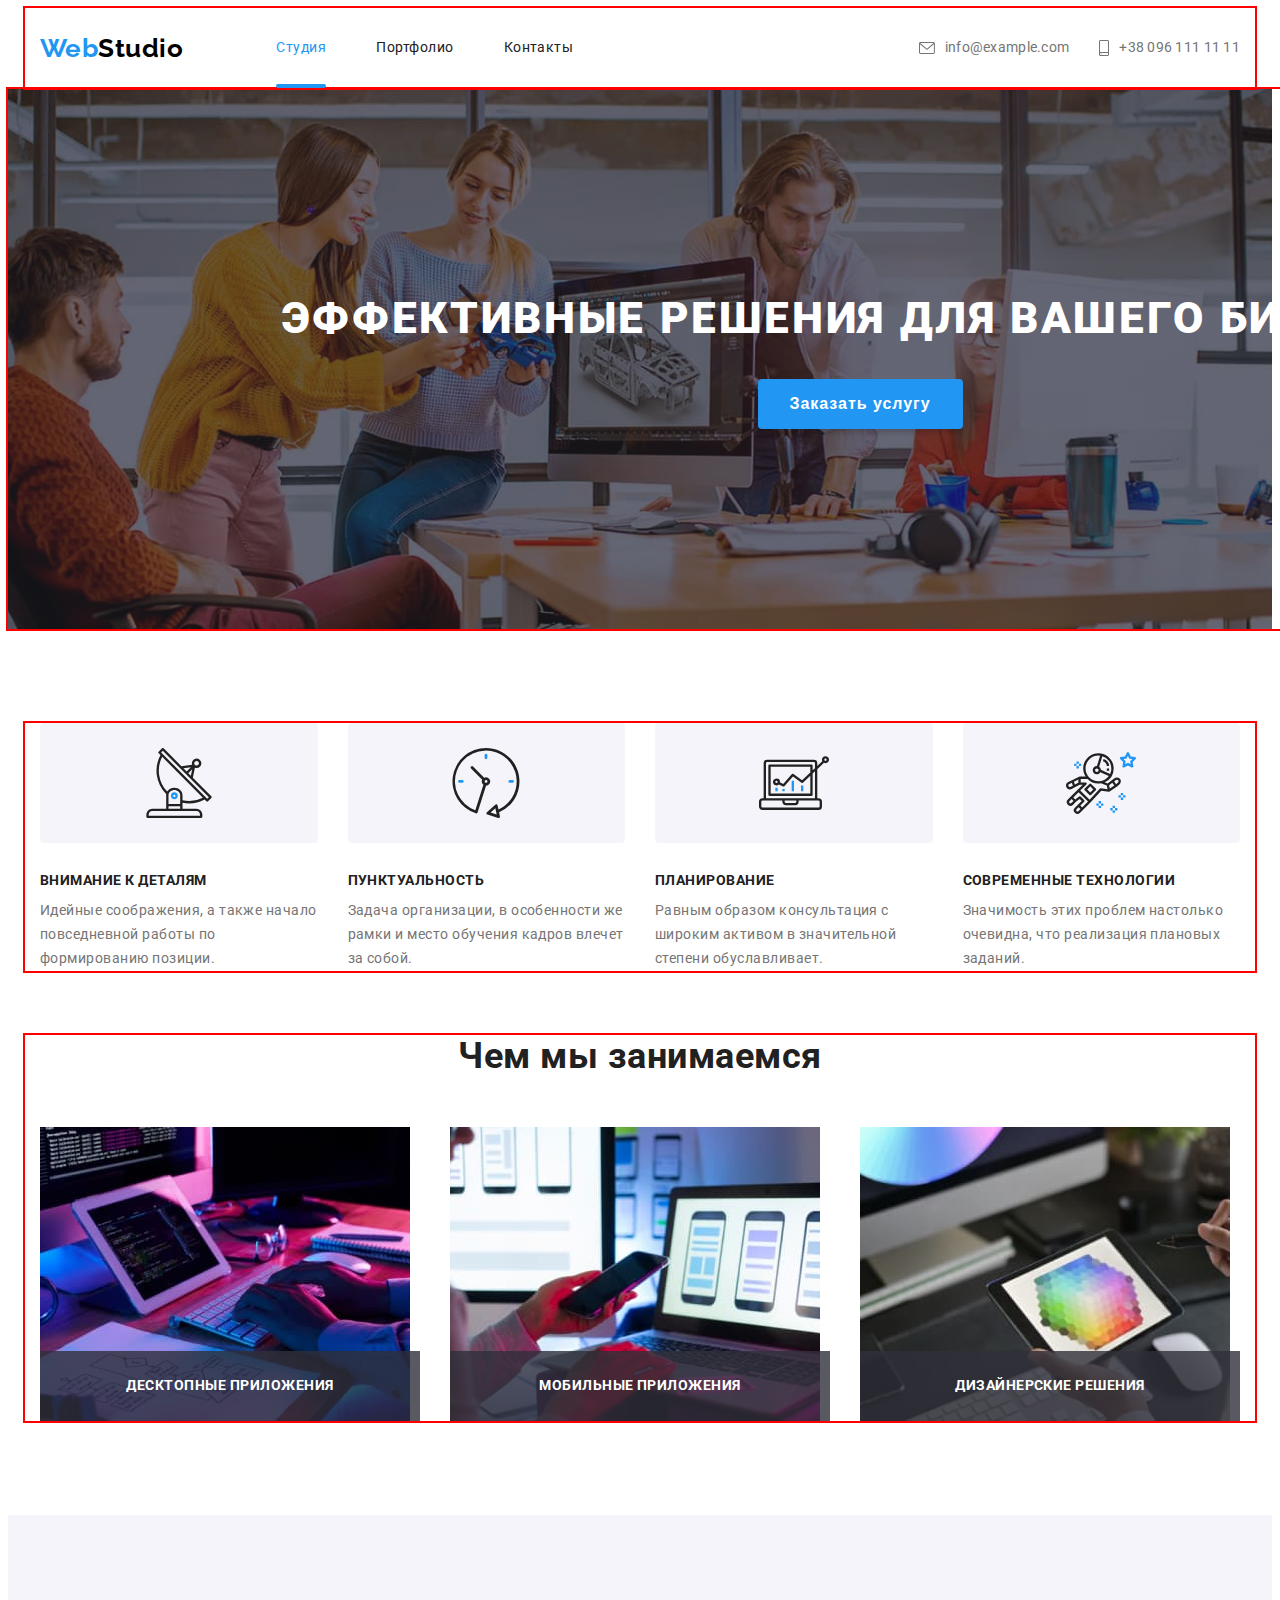
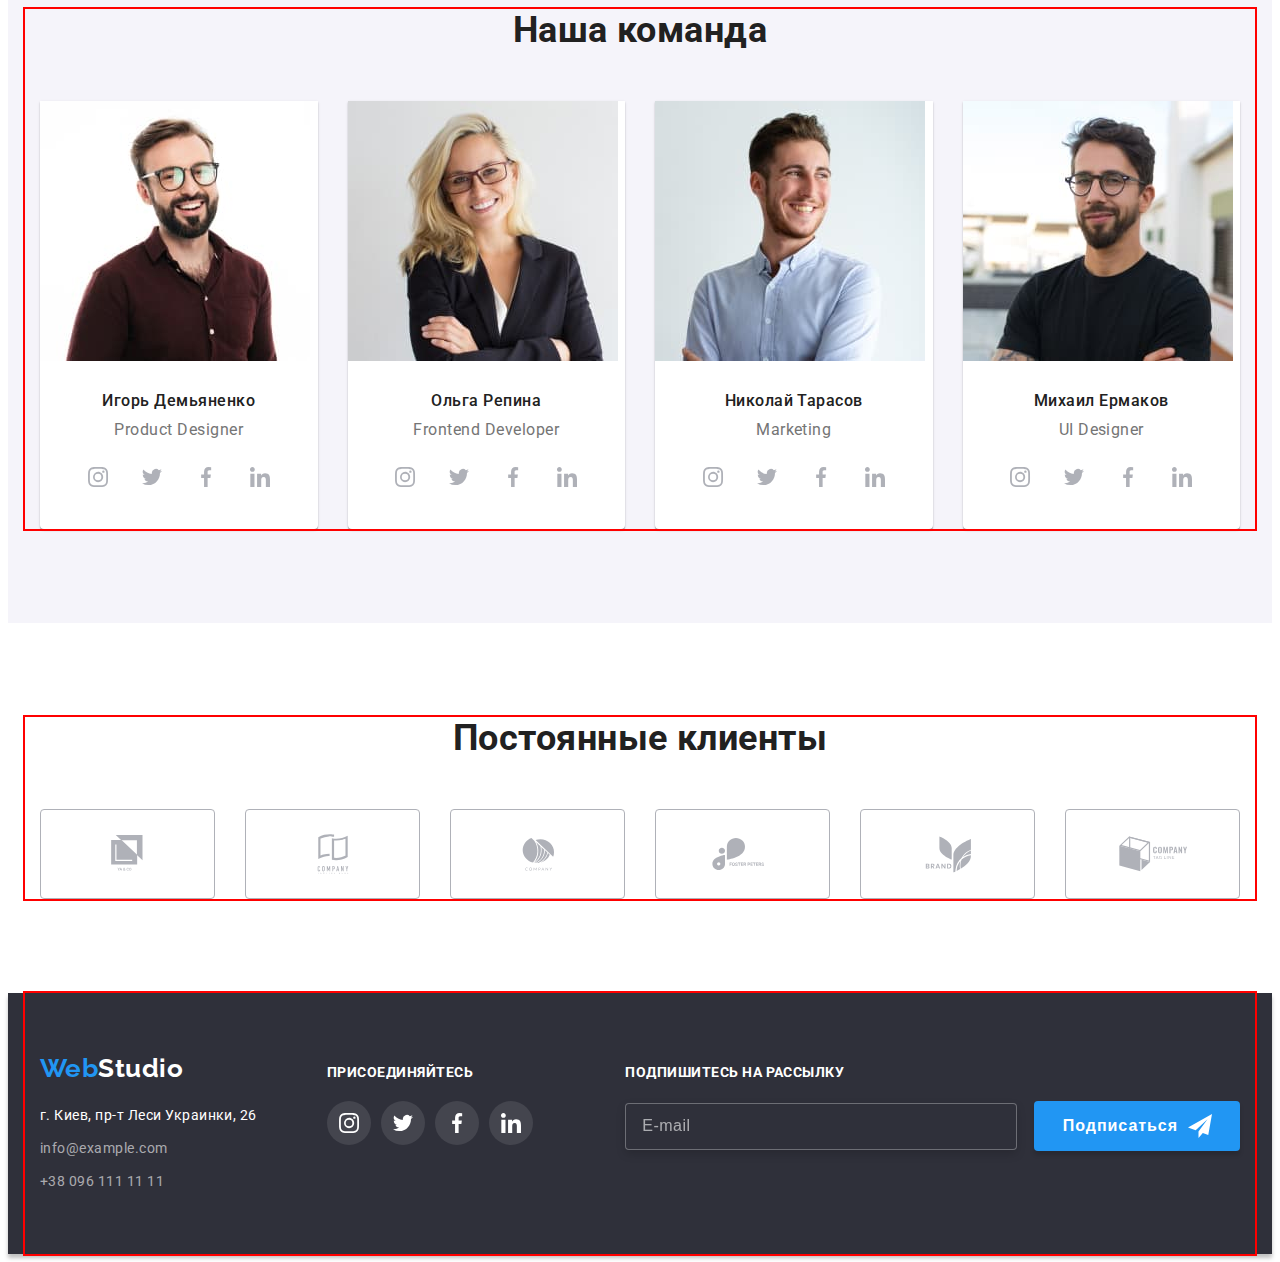
==== commit 39f07f7a: "оптимизировал изображения" ====
--- a/index.html
+++ b/index.html
@@ -450,42 +450,42 @@
           <ul class="list clients__list">
             <li class="clients__item">
               <a class="link clients__link" href="">
-                <svg class="icon" width="164" height="88">
+                <svg class="icon" width="129" height="88">
                   <use href="./images/sprite.svg#client-1"></use>
                 </svg>
               </a>
             </li>
             <li class="clients__item">
               <a class="link clients__link" href="">
-                <svg class="icon" width="164" height="88">
+                <svg class="icon" width="129" height="88">
                   <use href="./images/sprite.svg#client-2"></use>
                 </svg>
               </a>
             </li>
             <li class="clients__item">
               <a class="link clients__link" href="">
-                <svg class="icon" width="164" height="88">
+                <svg class="icon" width="129" height="88">
                   <use href="./images/sprite.svg#client-3"></use>
                 </svg>
               </a>
             </li>
             <li class="clients__item">
               <a class="link clients__link" href="">
-                <svg class="icon" width="164" height="88">
+                <svg class="icon" width="129" height="88">
                   <use href="./images/sprite.svg#client-4"></use>
                 </svg>
               </a>
             </li>
             <li class="clients__item">
               <a class="link clients__link" href="">
-                <svg class="icon" width="164" height="88">
+                <svg class="icon" width="129" height="88">
                   <use href="./images/sprite.svg#client-5"></use>
                 </svg>
               </a>
             </li>
             <li class="clients__item">
               <a class="link clients__link" href="">
-                <svg class="icon" width="164" height="88">
+                <svg class="icon" width="129" height="88">
                   <use href="./images/sprite.svg#client-6"></use>
                 </svg>
               </a>
--- a/css/main.min.css
+++ b/css/main.min.css
@@ -1,2 +1,2 @@
-:root{--primaryFont: 'Roboto', sans-serif;--secondaryFont: 'Raleway', sans-serif;--activeLinkColor: #2196f3;--primaryTextColor: #757575;--secondaryTextColor: #212121;--whiteTextColor: #ffffff;--transitionColor: color 250ms cubic-bezier(0.4, 0, 0.2, 1);--transitionBg: background-color 250ms cubic-bezier(0.4, 0, 0.2, 1)}body{font-family:var(--primaryFont);letter-spacing:0.03em;color:var(--primaryTextColor);background-color:var(--whiteTextColor)}body.modal-open{overflow:hidden}.visually-hidden{position:absolute;width:1px;height:1px;margin:-1px;border:0;padding:0;white-space:nowrap;-webkit-clip-path:inset(100%);clip-path:inset(100%);clip:rect(0 0 0 0);overflow:hidden}h1,h2,h3,ul,p{padding:0;margin:0}img{display:block;max-width:100%;height:auto}.list{list-style:none}.link{text-decoration:none}.icon{fill:currentColor}.container{padding:0 15px}@media screen and (min-width: 480px){.container{width:480px;margin:0 auto}}@media screen and (min-width: 768px){.container{width:768px}}@media screen and (min-width: 1200px){.container{width:1200px}}.section{padding-top:60px;padding-bottom:60px}@media screen and (min-width: 1200px){.section{padding-top:94px;padding-bottom:94px}}.section__title{margin-bottom:30px;font-weight:700;font-size:28px;line-height:1.18;text-align:center;color:var(--secondaryTextColor)}@media screen and (min-width: 1200px){.section__title{margin-bottom:50px;font-size:36px;line-height:1.17}}.logo{font-family:var(--secondaryFont);font-weight:700;font-size:24px;line-height:1.17;color:#000000}@media screen and (min-width: 1200px){.logo{font-size:26px;line-height:1.19}}.logo--color-blue{color:var(--activeLinkColor)}.logo--color-white{color:var(--whiteTextColor)}@media screen and (min-width: 768px){.header__logo{margin-right:88px}}@media screen and (min-width: 1200px){.header__logo{margin-right:93px}}.footer__logo{display:inline-block;margin-bottom:20px}.messenger-list{display:-webkit-box;display:-ms-flexbox;display:flex;-webkit-box-pack:center;-ms-flex-pack:center;justify-content:center}.messenger-list__item:not(:last-child){margin-right:10px}.messenger-list__link{display:-webkit-box;display:-ms-flexbox;display:flex;-webkit-box-align:center;-ms-flex-align:center;align-items:center;-webkit-box-pack:center;-ms-flex-pack:center;justify-content:center;color:#afb1b8;-webkit-transition:var(--transitionBg),var(--transitionColor);transition:var(--transitionBg),var(--transitionColor);border-radius:50%}.messenger-list__link--footer{color:#ffffff;background-color:rgba(255,255,255,0.1)}.messenger-list__link--footer:hover,.messenger-list__link--footer:focus{background-color:var(--activeLinkColor)}.messenger-list__link:hover,.messenger-list__link:focus{background-color:var(--activeLinkColor);color:var(--whiteTextColor)}.backdrop{position:fixed;top:0;left:0;width:100%;height:100%;background-color:rgba(0,0,0,0.2);opacity:1;-webkit-transition:opacity 250ms cubic-bezier(0.4, 0, 0.2, 1);transition:opacity 250ms cubic-bezier(0.4, 0, 0.2, 1);overflow-y:scroll}.backdrop.is-hidden{visibility:hidden;opacity:0;pointer-events:none}@media screen and (max-width: 767px){.backdrop{padding:93px 15px}}@media screen and (min-width: 768px) and (max-width: 1199px){.backdrop{padding:207px 159px}}.modal{position:relative;padding:40px;-webkit-transition:-webkit-transform 250ms cubic-bezier(0.4, 0, 0.2, 1);transition:-webkit-transform 250ms cubic-bezier(0.4, 0, 0.2, 1);transition:transform 250ms cubic-bezier(0.4, 0, 0.2, 1);transition:transform 250ms cubic-bezier(0.4, 0, 0.2, 1), -webkit-transform 250ms cubic-bezier(0.4, 0, 0.2, 1);background-color:#ffffff;-webkit-box-shadow:0px 1px 3px rgba(0,0,0,0.12),0px 1px 1px rgba(0,0,0,0.14),0px 2px 1px rgba(0,0,0,0.2);box-shadow:0px 1px 3px rgba(0,0,0,0.12),0px 1px 1px rgba(0,0,0,0.14),0px 2px 1px rgba(0,0,0,0.2);border-radius:4px}@media screen and (max-width: 400px){.modal{padding:40px 25px}}@media screen and (max-width: 1199px){.modal{max-width:450px;min-height:609px;margin-left:auto;margin-right:auto}}@media screen and (min-width: 1200px){.modal{position:absolute;top:50%;left:50%;max-width:528px;min-height:581px;-webkit-transform:translate(-50%, -50%);transform:translate(-50%, -50%)}}.backdrop.is-hidden .modal{-webkit-transform:scale(0.5);transform:scale(0.5)}@media screen and (min-width: 1200px){.backdrop.is-hidden .modal{-webkit-transform:translate(-50%, -50%) scale(0.5);transform:translate(-50%, -50%) scale(0.5)}}.modal__icon{position:absolute;top:8px;right:8px;display:-webkit-box;display:-ms-flexbox;display:flex;-webkit-box-pack:center;-ms-flex-pack:center;justify-content:center;-webkit-box-align:center;-ms-flex-align:center;align-items:center;padding:0;margin:0;color:#000000;background-color:#ffffff;border-radius:50%;border:1px solid rgba(0,0,0,0.1);-webkit-transition:var(--transitionColor);transition:var(--transitionColor);cursor:pointer}.modal__icon:hover,.modal__icon:focus{color:var(--activeLinkColor)}.form-submit__title{display:block;margin-bottom:12px;font-weight:700;font-size:20px;line-height:1.15;text-align:center;letter-spacing:0.03em;color:var(--secondaryTextColor)}.form-submit__label{display:inline-block;margin-bottom:4px;font-weight:400;font-size:12px;line-height:1.17;letter-spacing:0.01em}.form-submit__field{position:relative;margin-bottom:10px;color:var(--secondaryTextColor)}.form-submit__input{height:40px;padding-left:42px;width:100%;border:1px solid rgba(33,33,33,0.2);border-radius:4px;-webkit-transition:border 250ms cubic-bezier(0.4, 0, 0.2, 1);transition:border 250ms cubic-bezier(0.4, 0, 0.2, 1)}.form-submit__input--hidden{position:absolute;width:1px;height:1px;margin:-1px;border:0;padding:0;white-space:nowrap;-webkit-clip-path:inset(100%);clip-path:inset(100%);clip:rect(0 0 0 0);overflow:hidden}.form-submit__comment{display:block;width:100%;min-height:120px;padding:12px 16px;margin-bottom:20px;border:1px solid rgba(33,33,33,0.2);border-radius:4px;resize:none;-webkit-transition:border 250ms cubic-bezier(0.4, 0, 0.2, 1);transition:border 250ms cubic-bezier(0.4, 0, 0.2, 1)}.form-submit__comment::-webkit-input-placeholder{font-weight:400;font-size:12px;line-height:1.17;letter-spacing:0.01em;color:rgba(117,117,117,0.5)}.form-submit__comment:-ms-input-placeholder{font-weight:400;font-size:12px;line-height:1.17;letter-spacing:0.01em;color:rgba(117,117,117,0.5)}.form-submit__comment::-ms-input-placeholder{font-weight:400;font-size:12px;line-height:1.17;letter-spacing:0.01em;color:rgba(117,117,117,0.5)}.form-submit__comment::placeholder{font-weight:400;font-size:12px;line-height:1.17;letter-spacing:0.01em;color:rgba(117,117,117,0.5)}.form-submit__icon{position:absolute;top:50%;left:12px;-webkit-transform:translateY(-50%);transform:translateY(-50%);-webkit-transition:var(--transitionColor);transition:var(--transitionColor)}.form-submit__input:focus+.form-submit__icon{color:var(--activeLinkColor)}.form-submit__icon--checked{fill:none;border:2px solid var(--secondaryTextColor);border-radius:2px;margin-right:7px}.form-submit__input--hidden:checked+.form-submit__icon--checked{background-color:var(--activeLinkColor);border:var(--activeLinkColor);fill:var(--whiteTextColor)}.form-submit__input:focus,.form-submit__comment:focus{border:1px solid var(--activeLinkColor);outline:none}.form-submit__agreement{position:relative;display:-webkit-box;display:-ms-flexbox;display:flex;-webkit-box-align:center;-ms-flex-align:center;align-items:center;-webkit-box-pack:center;-ms-flex-pack:center;justify-content:center;margin-bottom:30px;font-weight:400;font-size:12px;line-height:1.17;cursor:pointer}@media screen and (min-width: 1200px){.form-submit__agreement{font-size:14px;line-height:1.71}}.form-submit__link{color:var(--activeLinkColor)}.form-submit__button{display:block;margin:0 auto;padding:10px 55px}.subtitle{font-weight:700;color:var(--secondaryTextColor)}@media screen and (max-width: 767px){.subtitle{text-align:center}}.button{font-size:16px;font-weight:700;line-height:1.87;letter-spacing:0.06em;color:var(--whiteTextColor);background-color:var(--activeLinkColor);border-radius:4px;border-style:none;-webkit-box-shadow:0px 4px 4px rgba(0,0,0,0.15);box-shadow:0px 4px 4px rgba(0,0,0,0.15);cursor:pointer}.header{border-bottom:1px solid #ececec}.header__container{display:-webkit-box;display:-ms-flexbox;display:flex;-webkit-box-align:center;-ms-flex-align:center;align-items:center}@media screen and (max-width: 767px){.header__container{padding:10px 15px;-webkit-box-pack:justify;-ms-flex-pack:justify;justify-content:space-between}}.navigation{display:-webkit-box;display:-ms-flexbox;display:flex;-webkit-box-align:center;-ms-flex-align:center;align-items:center;-webkit-box-pack:justify;-ms-flex-pack:justify;justify-content:space-between}.nav-list{display:none}@media screen and (min-width: 768px){.nav-list{display:-webkit-box;display:-ms-flexbox;display:flex;-webkit-box-align:center;-ms-flex-align:center;align-items:center}}@media screen and (min-width: 768px){.nav-list__item{font-size:14px;line-height:1.14}}.nav-list__item:not(:last-child){margin-right:50px}.nav-list__link{color:var(--secondaryTextColor);-webkit-transition:var(--transitionColor);transition:var(--transitionColor)}@media screen and (min-width: 768px){.nav-list__link{position:relative;display:block;padding-top:32px;padding-bottom:32px}}.nav-list__link--active{color:var(--activeLinkColor)}@media screen and (min-width: 768px){.nav-list__link--active::after{content:'';position:absolute;display:block;width:100%;height:4px;bottom:0;left:0;background-color:#2196f3;border-radius:2px}}.nav-list__link:hover,.nav-list__link:focus{color:var(--activeLinkColor)}@media screen and (max-width: 767px){.auth-list{display:none}}@media screen and (min-width: 768px){.auth-list{margin-left:auto}}@media screen and (min-width: 1200px){.auth-list{display:-webkit-box;display:-ms-flexbox;display:flex;-webkit-box-align:center;-ms-flex-align:center;align-items:center}}@media screen and (min-width: 1200px){.auth-list__item:not(:last-child){margin-right:30px}}.auth-list__item{letter-spacing:0.02em}@media screen and (min-width: 768px){.auth-list__item{font-size:14px;line-height:1.14}}@media screen and (min-width: 768px) and (max-width: 1199px){.auth-list__item+.auth-list__item{margin-top:10px}}.auth-list__icon{margin-right:10px}.auth-list__link{display:-webkit-inline-box;display:-ms-inline-flexbox;display:inline-flex;-webkit-box-align:center;-ms-flex-align:center;align-items:center;color:var(--primaryTextColor);-webkit-transition:var(--transitionColor);transition:var(--transitionColor)}@media screen and (min-width: 768px) and (max-width: 1199px){.auth-list__link{padding-top:0;padding-bottom:0}}.burger-button{display:-webkit-inline-box;display:-ms-inline-flexbox;display:inline-flex;color:var(--secondaryTextColor);border:none;padding:0;margin:0;cursor:pointer;background-color:transparent}@media screen and (min-width: 768px){.burger-button{display:none}}.burger-button:hover,.burger-button:focus{color:var(--activeLinkColor)}.mobile-menu{position:fixed;top:0;left:50%;opacity:0;visibility:hidden;pointer-events:none;overflow-y:scroll;width:100vw;height:100vh;-webkit-transform:translateX(-50%);transform:translateX(-50%);max-width:480px;padding:48px 40px;background-color:#ffffff;-webkit-box-shadow:0px 4px 8px rgba(0,0,0,0.04),0px 2px 4px rgba(0,0,0,0.08),0px 1px 3px rgba(0,0,0,0.16);box-shadow:0px 4px 8px rgba(0,0,0,0.04),0px 2px 4px rgba(0,0,0,0.08),0px 1px 3px rgba(0,0,0,0.16)}@media screen and (max-width: 400px){.mobile-menu{padding-left:15px;padding-right:15px}}.mobile-menu.is-open{opacity:1;visibility:visible;pointer-events:auto;z-index:1}.mobile-menu__button{position:absolute;top:10px;right:15px;display:-webkit-inline-box;display:-ms-inline-flexbox;display:inline-flex;color:var(--secondaryTextColor);border:none;padding:0;margin:0;cursor:pointer;background-color:transparent}.mobile-menu__button:hover,.mobile-menu__button:focus{color:var(--activeLinkColor)}.mobile-nav{margin-bottom:302px}.mobile-nav__item{margin-bottom:32px;font-weight:500;letter-spacing:0.02em;font-size:40px;line-height:1.18}.mobile-nav__link{color:var(--secondaryTextColor)}.mobile-nav__link:hover,.mobile-nav__link:focus{color:var(--activeLinkColor)}.mobile-nav__link--active{color:var(--activeLinkColor)}.mobile-auth{margin-bottom:64px}.mobile-auth__item{font-weight:500;font-size:24px;line-height:1.17;letter-spacing:0.02em}.mobile-auth__item+.mobile-auth__item{margin-top:32px}.mobile-auth__link{color:var(--primaryTextColor)}.mobile-auth__link--active{font-size:34px;line-height:1.18;color:var(--activeLinkColor)}.mobile-messenger{display:-webkit-box;display:-ms-flexbox;display:flex}.mobile-messenger__item{position:relative;font-weight:500;font-size:18px;line-height:1.22;letter-spacing:0.02em}.mobile-messenger__item:not(:last-child){margin-right:20px}.mobile-messenger__item:not(:last-child)::after{position:absolute;content:'';display:block;top:0;right:-10px;height:100%;width:1px;background-color:rgba(33,33,33,0.2)}.mobile-messenger__link{color:var(--activeLinkColor)}.hero{background-color:#2f303a}.hero__container{text-align:center;padding:118px 60px}@media screen and (min-width: 768px){.hero__container{padding-left:204px;padding-right:204px}}@media screen and (min-width: 1200px){.hero__container{padding:200px 252px}}.hero__overlay{margin-left:auto;margin-right:auto;background-repeat:no-repeat;background-position:center;background-size:cover;max-width:480px;background-image:-webkit-gradient(linear, left top, left bottom, from(rgba(47,48,58,0.4)), to(rgba(47,48,58,0.4))),url(../images/main/mobile/hero-bg-mobile.jpg);background-image:linear-gradient(to bottom, rgba(47,48,58,0.4), rgba(47,48,58,0.4)),url(../images/main/mobile/hero-bg-mobile.jpg)}@media screen and (min-width: 768px){.hero__overlay{max-width:768px;background-image:-webkit-gradient(linear, left top, left bottom, from(rgba(47,48,58,0.4)), to(rgba(47,48,58,0.4))),url(../images/main/tablet/hero-bg-tablet.jpg);background-image:linear-gradient(to bottom, rgba(47,48,58,0.4), rgba(47,48,58,0.4)),url(../images/main/tablet/hero-bg-tablet.jpg)}}@media screen and (min-width: 1200px){.hero__overlay{max-width:1600px;background-image:-webkit-gradient(linear, left top, left bottom, from(rgba(47,48,58,0.4)), to(rgba(47,48,58,0.4))),url(../images/main/desctop/hero-bg-desctop.jpg);background-image:linear-gradient(to bottom, rgba(47,48,58,0.4), rgba(47,48,58,0.4)),url(../images/main/desctop/hero-bg-desctop.jpg)}}.hero__title{margin-bottom:30px;font-weight:900;font-size:26px;line-height:1.62;text-align:center;letter-spacing:0.06em;text-transform:uppercase;color:var(--whiteTextColor)}@media screen and (min-width: 1200px){.hero__title{font-size:44px;line-height:1.36}}.hero__button{padding:10px 32px;-webkit-transition:var(--transitionBg);transition:var(--transitionBg)}.hero__button:hover,.hero__button:focus{background-color:#188ce8}@media screen and (min-width: 1200px){.features{padding-bottom:47px}}@media screen and (min-width: 768px){.features__list{display:-webkit-box;display:-ms-flexbox;display:flex;-ms-flex-wrap:wrap;flex-wrap:wrap;margin-bottom:-30px;margin-left:-30px}}@media screen and (min-width: 768px){.features__item{-ms-flex-preferred-size:calc((100% - 2 * 30px) / 2);flex-basis:calc((100% - 2 * 30px) / 2);margin-left:30px}}@media screen and (min-width: 1200px){.features__item{-ms-flex-preferred-size:calc((100% - 4 * 30px) / 4);flex-basis:calc((100% - 4 * 30px) / 4)}}@media screen and (max-width: 1199px){.features__item:not(:last-child){margin-bottom:30px}}.features__thumb{display:-webkit-box;display:-ms-flexbox;display:flex;-webkit-box-align:center;-ms-flex-align:center;align-items:center;-webkit-box-pack:center;-ms-flex-pack:center;justify-content:center;margin-bottom:30px;background-color:#f5f4fa;border-radius:4px}.features__subtitle{margin-bottom:10px;font-size:14px;line-height:1.14;text-transform:uppercase}.features__desc{font-weight:400;font-size:14px;line-height:1.71}.production{display:none}@media screen and (min-width: 1200px){.production{display:block;padding-top:47px}}.production__list{display:-webkit-box;display:-ms-flexbox;display:flex;-ms-flex-wrap:wrap;flex-wrap:wrap;margin-left:-30px;margin-top:-30px}.production__item{position:relative;-ms-flex-preferred-size:calc(100% / 3 - 30px);flex-basis:calc(100% / 3 - 30px);margin-left:30px;margin-top:30px}.production__desc{position:absolute;bottom:0;left:0;width:100%;padding-top:27px;padding-bottom:27px;text-align:center;font-size:14px;line-height:1.14;text-transform:uppercase;color:var(--whiteTextColor);background-color:rgba(47,48,58,0.8)}.team{background-color:#f5f4fa}@media screen and (min-width: 768px){.team__list{display:-webkit-box;display:-ms-flexbox;display:flex;-ms-flex-wrap:wrap;flex-wrap:wrap;margin-left:-30px;margin-top:-30px}}.team__item{background-color:#ffffff;-webkit-box-shadow:0px 1px 3px rgba(0,0,0,0.12),0px 1px 1px rgba(0,0,0,0.14),0px 2px 1px rgba(0,0,0,0.2);box-shadow:0px 1px 3px rgba(0,0,0,0.12),0px 1px 1px rgba(0,0,0,0.14),0px 2px 1px rgba(0,0,0,0.2);border-radius:0px 0px 4px 4px}@media screen and (min-width: 768px){.team__item{-ms-flex-preferred-size:calc(100% / 2 - 30px);flex-basis:calc(100% / 2 - 30px);margin-left:30px;margin-top:30px}}@media screen and (min-width: 1200px){.team__item{-ms-flex-preferred-size:calc(100% / 4 - 30px);flex-basis:calc(100% / 4 - 30px)}}@media screen and (max-width: 767px){.team__item:not(:last-child){margin-bottom:30px}}.team__subtitle{margin-bottom:10px;font-weight:500;font-size:16px;line-height:1.19;text-align:center;color:var(--secondaryTextColor)}.team__desc{margin-bottom:16px;font-weight:400;font-size:16px;line-height:1.19;text-align:center;color:var(--primaryTextColor)}.team__meta{padding-top:30px;padding-bottom:24px;margin-left:auto;margin-right:auto}@media screen and (min-width: 1200px){.team__meta{padding-bottom:30px}}.clients__list{display:-webkit-box;display:-ms-flexbox;display:flex;-ms-flex-wrap:wrap;flex-wrap:wrap;-webkit-box-align:center;-ms-flex-align:center;align-items:center;margin-left:-30px;margin-top:-30px}.clients__item{display:-webkit-box;display:-ms-flexbox;display:flex;margin-left:30px;margin-top:30px;-webkit-box-align:center;-ms-flex-align:center;align-items:center;-webkit-box-pack:center;-ms-flex-pack:center;justify-content:center;-ms-flex-preferred-size:calc(100% / 2 - 30px);flex-basis:calc(100% / 2 - 30px)}@media screen and (min-width: 768px){.clients__item{-ms-flex-preferred-size:calc(100% / 3 - 30px);flex-basis:calc(100% / 3 - 30px)}}@media screen and (min-width: 1200px){.clients__item{-ms-flex-preferred-size:calc(100% / 6 - 30px);flex-basis:calc(100% / 6 - 30px)}}.clients__link{display:-webkit-inline-box;display:-ms-inline-flexbox;display:inline-flex;-webkit-box-align:center;-ms-flex-align:center;align-items:center;-webkit-box-pack:center;-ms-flex-pack:center;justify-content:center;width:100%;color:#afb1b8;-webkit-transition:var(--transitionColor),border-color 250ms cubic-bezier(0.4, 0, 0.2, 1);transition:var(--transitionColor),border-color 250ms cubic-bezier(0.4, 0, 0.2, 1);border:1px solid #afb1b8;border-radius:4px}.clients__link:hover,.clients__link:focus{color:var(--activeLinkColor);border-color:var(--activeLinkColor)}.footer{background-color:#2f303a;-webkit-box-shadow:0px 4px 4px rgba(0,0,0,0.25);box-shadow:0px 4px 4px rgba(0,0,0,0.25)}.footer__container{padding-top:60px;padding-bottom:60px}@media screen and (min-width: 1200px){.footer__container{display:-webkit-box;display:-ms-flexbox;display:flex;-webkit-box-align:baseline;-ms-flex-align:baseline;align-items:baseline}}.footer-container{text-align:center}@media screen and (min-width: 768px){.footer-container{display:-webkit-box;display:-ms-flexbox;display:flex;-webkit-box-align:baseline;-ms-flex-align:baseline;align-items:baseline;-webkit-box-pack:space-evenly;-ms-flex-pack:space-evenly;justify-content:space-evenly}}@media screen and (min-width: 1200px){.footer-container{text-align:left}}@media screen and (min-width: 1200px){.footer__wrapper{margin-right:70px}}.footer__address{font-style:normal}@media screen and (max-width: 767px){.footer__address{margin-bottom:60px}}.footer__list{font-weight:400;font-size:14px;line-height:1.71}.footer__item{margin-bottom:8px}@media screen and (min-width: 1200px){.footer__item{margin-bottom:9px}}.footer__item--last{margin-bottom:0}.footer__link{color:rgba(255,255,255,0.6)}.footer__link--gmaps{color:var(--whiteTextColor)}.footer__subtitle{font-size:14px;line-height:1.14;text-transform:uppercase;margin-bottom:20px;color:var(--whiteTextColor)}@media screen and (max-width: 1199px){.form-signup{margin-top:60px;text-align:center}}@media screen and (min-width: 1200px){.form-signup{margin-left:auto}}.form-signup__subtitle{display:block}.form-signup__input{padding:15px 16px;border:1px solid rgba(255,255,255,0.3);-webkit-filter:drop-shadow(0px 4px 4px rgba(0,0,0,0.15));filter:drop-shadow(0px 4px 4px rgba(0,0,0,0.15));border-radius:4px;background-color:#2f303a;width:100%;margin-bottom:20px}@media screen and (min-width: 768px) and (max-width: 1199px){.form-signup__input{display:block;width:450px;margin:0 auto 20px}}@media screen and (min-width: 1200px){.form-signup__input{width:358px;margin-right:12px;margin-bottom:0}}.form-signup__input::-webkit-input-placeholder{font-weight:400;font-size:16px;line-height:1.25;letter-spacing:0.03em;color:rgba(255,255,255,0.6)}.form-signup__input:-ms-input-placeholder{font-weight:400;font-size:16px;line-height:1.25;letter-spacing:0.03em;color:rgba(255,255,255,0.6)}.form-signup__input::-ms-input-placeholder{font-weight:400;font-size:16px;line-height:1.25;letter-spacing:0.03em;color:rgba(255,255,255,0.6)}.form-signup__input::placeholder{font-weight:400;font-size:16px;line-height:1.25;letter-spacing:0.03em;color:rgba(255,255,255,0.6)}.form-signup__input:not(:placeholder-shown){font-weight:400;font-size:16px;line-height:1.25;letter-spacing:0.03em;color:rgba(255,255,255,0.6)}.form-signup__button{display:-webkit-inline-box;display:-ms-inline-flexbox;display:inline-flex;-webkit-box-align:center;-ms-flex-align:center;align-items:center;-webkit-box-pack:center;-ms-flex-pack:center;justify-content:center;padding:10px 28px 10px 29px}.form-signup__icon{margin-left:10px}
+:root{--primaryFont: 'Roboto', sans-serif;--secondaryFont: 'Raleway', sans-serif;--activeLinkColor: #2196f3;--primaryTextColor: #757575;--secondaryTextColor: #212121;--whiteTextColor: #ffffff;--transitionColor: color 250ms cubic-bezier(0.4, 0, 0.2, 1);--transitionBg: background-color 250ms cubic-bezier(0.4, 0, 0.2, 1)}body{font-family:var(--primaryFont);letter-spacing:0.03em;color:var(--primaryTextColor);background-color:var(--whiteTextColor)}body.modal-open{overflow:hidden}.visually-hidden{position:absolute;width:1px;height:1px;margin:-1px;border:0;padding:0;white-space:nowrap;-webkit-clip-path:inset(100%);clip-path:inset(100%);clip:rect(0 0 0 0);overflow:hidden}h1,h2,h3,ul,p{padding:0;margin:0}img{display:block;max-width:100%;height:auto}.list{list-style:none}.link{text-decoration:none}.icon{fill:currentColor}.container{padding:0 15px;outline:2px solid red}@media screen and (min-width: 480px){.container{width:480px;margin:0 auto}}@media screen and (min-width: 768px){.container{width:768px}}@media screen and (min-width: 1200px){.container{width:1200px}}.section{padding-top:60px;padding-bottom:60px}@media screen and (min-width: 1200px){.section{padding-top:94px;padding-bottom:94px}}.section__title{margin-bottom:30px;font-weight:700;font-size:28px;line-height:1.18;text-align:center;color:var(--secondaryTextColor)}@media screen and (min-width: 1200px){.section__title{margin-bottom:50px;font-size:36px;line-height:1.17}}.logo{font-family:var(--secondaryFont);font-weight:700;font-size:24px;line-height:1.17;color:#000000}@media screen and (min-width: 1200px){.logo{font-size:26px;line-height:1.19}}.logo--color-blue{color:var(--activeLinkColor)}.logo--color-white{color:var(--whiteTextColor)}@media screen and (min-width: 768px){.header__logo{margin-right:88px}}@media screen and (min-width: 1200px){.header__logo{margin-right:93px}}.footer__logo{display:inline-block;margin-bottom:20px}.messenger-list{display:-webkit-box;display:-ms-flexbox;display:flex;-webkit-box-pack:center;-ms-flex-pack:center;justify-content:center}.messenger-list__item:not(:last-child){margin-right:10px}.messenger-list__link{display:-webkit-box;display:-ms-flexbox;display:flex;-webkit-box-align:center;-ms-flex-align:center;align-items:center;-webkit-box-pack:center;-ms-flex-pack:center;justify-content:center;color:#afb1b8;-webkit-transition:var(--transitionBg),var(--transitionColor);transition:var(--transitionBg),var(--transitionColor);border-radius:50%}.messenger-list__link--footer{color:#ffffff;background-color:rgba(255,255,255,0.1)}.messenger-list__link--footer:hover,.messenger-list__link--footer:focus{background-color:var(--activeLinkColor)}.messenger-list__link:hover,.messenger-list__link:focus{background-color:var(--activeLinkColor);color:var(--whiteTextColor)}.backdrop{position:fixed;top:0;left:0;width:100%;height:100%;background-color:rgba(0,0,0,0.2);opacity:1;-webkit-transition:opacity 250ms cubic-bezier(0.4, 0, 0.2, 1);transition:opacity 250ms cubic-bezier(0.4, 0, 0.2, 1);overflow-y:scroll}.backdrop.is-hidden{visibility:hidden;opacity:0;pointer-events:none}@media screen and (max-width: 767px){.backdrop{padding:93px 15px}}@media screen and (min-width: 768px) and (max-width: 1199px){.backdrop{padding:207px 159px}}.modal{position:relative;padding:40px;-webkit-transform:scale(1);transform:scale(1);-webkit-transition:-webkit-transform 250ms cubic-bezier(0.4, 0, 0.2, 1);transition:-webkit-transform 250ms cubic-bezier(0.4, 0, 0.2, 1);transition:transform 250ms cubic-bezier(0.4, 0, 0.2, 1);transition:transform 250ms cubic-bezier(0.4, 0, 0.2, 1), -webkit-transform 250ms cubic-bezier(0.4, 0, 0.2, 1);background-color:#ffffff;-webkit-box-shadow:0px 1px 3px rgba(0,0,0,0.12),0px 1px 1px rgba(0,0,0,0.14),0px 2px 1px rgba(0,0,0,0.2);box-shadow:0px 1px 3px rgba(0,0,0,0.12),0px 1px 1px rgba(0,0,0,0.14),0px 2px 1px rgba(0,0,0,0.2);border-radius:4px}@media screen and (max-width: 1199px){.modal{max-width:450px;min-height:609px;margin-left:auto;margin-right:auto}}@media screen and (min-width: 1200px){.modal{position:absolute;top:50%;left:50%;max-width:528px;min-height:581px;-webkit-transform:translate(-50%, -50%);transform:translate(-50%, -50%)}}.backdrop.is-hidden .modal{-webkit-transform:scale(0.5);transform:scale(0.5)}@media screen and (min-width: 1200px){.backdrop.is-hidden .modal{-webkit-transform:translate(-50%, -50%) scale(0.5);transform:translate(-50%, -50%) scale(0.5)}}.modal__icon{position:absolute;top:8px;right:8px;display:-webkit-box;display:-ms-flexbox;display:flex;-webkit-box-pack:center;-ms-flex-pack:center;justify-content:center;-webkit-box-align:center;-ms-flex-align:center;align-items:center;padding:0;margin:0;color:#000000;background-color:#ffffff;border-radius:50%;border:1px solid rgba(0,0,0,0.1);-webkit-transition:var(--transitionColor);transition:var(--transitionColor);cursor:pointer}.modal__icon:hover,.modal__icon:focus{color:var(--activeLinkColor)}.form-submit__title{display:block;margin-bottom:12px;font-weight:700;font-size:20px;line-height:1.15;text-align:center;letter-spacing:0.03em;color:var(--secondaryTextColor)}.form-submit__label{display:inline-block;margin-bottom:4px;font-weight:400;font-size:12px;line-height:1.17;letter-spacing:0.01em}.form-submit__field{position:relative;margin-bottom:10px;color:var(--secondaryTextColor)}.form-submit__input{height:40px;padding-left:42px;width:100%;border:1px solid rgba(33,33,33,0.2);border-radius:4px;-webkit-transition:border 250ms cubic-bezier(0.4, 0, 0.2, 1);transition:border 250ms cubic-bezier(0.4, 0, 0.2, 1)}.form-submit__input--hidden{position:absolute;width:1px;height:1px;margin:-1px;border:0;padding:0;white-space:nowrap;-webkit-clip-path:inset(100%);clip-path:inset(100%);clip:rect(0 0 0 0);overflow:hidden}.form-submit__comment{display:block;width:100%;min-height:120px;padding:12px 16px;margin-bottom:20px;border:1px solid rgba(33,33,33,0.2);border-radius:4px;resize:none;-webkit-transition:border 250ms cubic-bezier(0.4, 0, 0.2, 1);transition:border 250ms cubic-bezier(0.4, 0, 0.2, 1)}.form-submit__comment::-webkit-input-placeholder{font-weight:400;font-size:12px;line-height:1.17;letter-spacing:0.01em;color:rgba(117,117,117,0.5)}.form-submit__comment:-ms-input-placeholder{font-weight:400;font-size:12px;line-height:1.17;letter-spacing:0.01em;color:rgba(117,117,117,0.5)}.form-submit__comment::-ms-input-placeholder{font-weight:400;font-size:12px;line-height:1.17;letter-spacing:0.01em;color:rgba(117,117,117,0.5)}.form-submit__comment::placeholder{font-weight:400;font-size:12px;line-height:1.17;letter-spacing:0.01em;color:rgba(117,117,117,0.5)}.form-submit__icon{position:absolute;top:50%;left:12px;-webkit-transform:translateY(-50%);transform:translateY(-50%);-webkit-transition:var(--transitionColor);transition:var(--transitionColor)}.form-submit__input:focus+.form-submit__icon{color:var(--activeLinkColor)}.form-submit__icon--checked{fill:none;border:2px solid var(--secondaryTextColor);border-radius:2px;margin-right:8px}.form-submit__input--hidden:checked+.form-submit__icon--checked{background-color:var(--activeLinkColor);border:var(--activeLinkColor);fill:var(--whiteTextColor)}.form-submit__input:focus,.form-submit__comment:focus{border:1px solid var(--activeLinkColor);outline:none}.form-submit__agreement{position:relative;display:-webkit-box;display:-ms-flexbox;display:flex;-webkit-box-align:center;-ms-flex-align:center;align-items:center;margin-bottom:30px;font-weight:400;font-size:12px;line-height:1.17;letter-spacing:0.02em;cursor:pointer}@media screen and (min-width: 1200px){.form-submit__agreement{font-size:14px;line-height:1.71;-webkit-box-pack:center;-ms-flex-pack:center;justify-content:center}}.form-submit__link{color:var(--activeLinkColor)}.form-submit__button{display:block;margin:0 auto;padding:10px 55px}.subtitle{font-weight:700;color:var(--secondaryTextColor)}@media screen and (max-width: 767px){.subtitle{text-align:center}}.button{font-size:16px;font-weight:700;line-height:1.87;letter-spacing:0.06em;color:var(--whiteTextColor);background-color:var(--activeLinkColor);border-radius:4px;border-style:none;-webkit-box-shadow:0px 4px 4px rgba(0,0,0,0.15);box-shadow:0px 4px 4px rgba(0,0,0,0.15);cursor:pointer}.header{border-bottom:1px solid #ececec}.header__container{display:-webkit-box;display:-ms-flexbox;display:flex;-webkit-box-align:center;-ms-flex-align:center;align-items:center}@media screen and (max-width: 767px){.header__container{padding:10px 15px;-webkit-box-pack:justify;-ms-flex-pack:justify;justify-content:space-between}}.navigation{display:-webkit-box;display:-ms-flexbox;display:flex;-webkit-box-align:center;-ms-flex-align:center;align-items:center;-webkit-box-pack:justify;-ms-flex-pack:justify;justify-content:space-between}.nav-list{display:none}@media screen and (min-width: 768px){.nav-list{display:-webkit-box;display:-ms-flexbox;display:flex;-webkit-box-align:center;-ms-flex-align:center;align-items:center}}@media screen and (min-width: 768px){.nav-list__item{font-size:14px;line-height:1.14}}.nav-list__item:not(:last-child){margin-right:50px}.nav-list__link{color:var(--secondaryTextColor);-webkit-transition:var(--transitionColor);transition:var(--transitionColor)}@media screen and (min-width: 768px){.nav-list__link{position:relative;display:block;padding-top:32px;padding-bottom:32px}}.nav-list__link--active{color:var(--activeLinkColor)}@media screen and (min-width: 768px){.nav-list__link--active::after{content:'';position:absolute;display:block;width:100%;height:4px;bottom:0;left:0;background-color:#2196f3;border-radius:2px}}.nav-list__link:hover,.nav-list__link:focus{color:var(--activeLinkColor)}@media screen and (max-width: 767px){.auth-list{display:none}}@media screen and (min-width: 768px){.auth-list{margin-left:auto}}@media screen and (min-width: 1200px){.auth-list{display:-webkit-box;display:-ms-flexbox;display:flex;-webkit-box-align:center;-ms-flex-align:center;align-items:center}}@media screen and (min-width: 1200px){.auth-list__item:not(:last-child){margin-right:30px}}.auth-list__item{letter-spacing:0.02em}@media screen and (min-width: 768px){.auth-list__item{font-size:14px;line-height:1.14}}@media screen and (min-width: 768px) and (max-width: 1199px){.auth-list__item+.auth-list__item{margin-top:10px}}.auth-list__icon{margin-right:10px}.auth-list__link{display:-webkit-inline-box;display:-ms-inline-flexbox;display:inline-flex;-webkit-box-align:center;-ms-flex-align:center;align-items:center;color:var(--primaryTextColor);-webkit-transition:var(--transitionColor);transition:var(--transitionColor)}@media screen and (min-width: 768px) and (max-width: 1199px){.auth-list__link{padding-top:0;padding-bottom:0}}.burger-button{display:-webkit-inline-box;display:-ms-inline-flexbox;display:inline-flex;color:var(--secondaryTextColor);border:none;padding:0;margin:0;cursor:pointer;background-color:transparent}@media screen and (min-width: 768px){.burger-button{display:none}}.burger-button:hover,.burger-button:focus{color:var(--activeLinkColor)}.mobile-menu{position:fixed;top:0;left:50%;opacity:0;visibility:hidden;pointer-events:none;overflow-y:scroll;width:100vw;height:100vh;-webkit-transform:translateX(-50%);transform:translateX(-50%);max-width:480px;padding:48px 40px;background-color:#ffffff;-webkit-box-shadow:0px 4px 8px rgba(0,0,0,0.04),0px 2px 4px rgba(0,0,0,0.08),0px 1px 3px rgba(0,0,0,0.16);box-shadow:0px 4px 8px rgba(0,0,0,0.04),0px 2px 4px rgba(0,0,0,0.08),0px 1px 3px rgba(0,0,0,0.16)}@media screen and (max-width: 400px){.mobile-menu{padding-left:15px;padding-right:15px}}.mobile-menu.is-open{opacity:1;visibility:visible;pointer-events:auto;z-index:1}.mobile-menu__button{position:absolute;top:10px;right:15px;display:-webkit-inline-box;display:-ms-inline-flexbox;display:inline-flex;color:var(--secondaryTextColor);border:none;padding:0;margin:0;cursor:pointer;background-color:transparent}.mobile-menu__button:hover,.mobile-menu__button:focus{color:var(--activeLinkColor)}.mobile-nav{margin-bottom:302px}.mobile-nav__item{margin-bottom:32px;font-weight:500;letter-spacing:0.02em;font-size:40px;line-height:1.18}.mobile-nav__link{color:var(--secondaryTextColor)}.mobile-nav__link:hover,.mobile-nav__link:focus{color:var(--activeLinkColor)}.mobile-nav__link--active{color:var(--activeLinkColor)}.mobile-auth{margin-bottom:64px}.mobile-auth__item{font-weight:500;font-size:24px;line-height:1.17;letter-spacing:0.02em}.mobile-auth__item+.mobile-auth__item{margin-top:32px}.mobile-auth__link{color:var(--primaryTextColor)}.mobile-auth__link--active{font-size:34px;line-height:1.18;color:var(--activeLinkColor)}.mobile-messenger{display:-webkit-box;display:-ms-flexbox;display:flex}.mobile-messenger__item{position:relative;font-weight:500;font-size:18px;line-height:1.22;letter-spacing:0.02em}.mobile-messenger__item:not(:last-child){margin-right:20px}.mobile-messenger__item:not(:last-child)::after{position:absolute;content:'';display:block;top:0;right:-10px;height:100%;width:1px;background-color:rgba(33,33,33,0.2)}.mobile-messenger__link{color:var(--activeLinkColor)}.hero{background-color:#2f303a}.hero__container{text-align:center;padding:118px 60px}@media screen and (min-width: 768px){.hero__container{padding-left:204px;padding-right:204px}}@media screen and (min-width: 1200px){.hero__container{padding:200px 252px}}.hero__overlay{margin-left:auto;margin-right:auto;background-repeat:no-repeat;background-position:center;background-size:cover;max-width:480px;background-image:-webkit-gradient(linear, left top, left bottom, from(rgba(47,48,58,0.4)), to(rgba(47,48,58,0.4))),url(../images/main/mobile/hero-bg-mobile.jpg);background-image:linear-gradient(to bottom, rgba(47,48,58,0.4), rgba(47,48,58,0.4)),url(../images/main/mobile/hero-bg-mobile.jpg)}@media screen and (min-width: 768px){.hero__overlay{max-width:768px;background-image:-webkit-gradient(linear, left top, left bottom, from(rgba(47,48,58,0.4)), to(rgba(47,48,58,0.4))),url(../images/main/tablet/hero-bg-tablet.jpg);background-image:linear-gradient(to bottom, rgba(47,48,58,0.4), rgba(47,48,58,0.4)),url(../images/main/tablet/hero-bg-tablet.jpg)}}@media screen and (min-width: 1200px){.hero__overlay{max-width:1600px;background-image:-webkit-gradient(linear, left top, left bottom, from(rgba(47,48,58,0.4)), to(rgba(47,48,58,0.4))),url(../images/main/desctop/hero-bg-desctop.jpg);background-image:linear-gradient(to bottom, rgba(47,48,58,0.4), rgba(47,48,58,0.4)),url(../images/main/desctop/hero-bg-desctop.jpg)}}.hero__title{margin-bottom:30px;font-weight:900;font-size:26px;line-height:1.62;text-align:center;letter-spacing:0.06em;text-transform:uppercase;color:var(--whiteTextColor)}@media screen and (min-width: 1200px){.hero__title{font-size:44px;line-height:1.36}}.hero__button{padding:10px 32px;-webkit-transition:var(--transitionBg);transition:var(--transitionBg)}.hero__button:hover,.hero__button:focus{background-color:#188ce8}@media screen and (min-width: 1200px){.features{padding-bottom:47px}}@media screen and (min-width: 768px){.features__list{display:-webkit-box;display:-ms-flexbox;display:flex;-ms-flex-wrap:wrap;flex-wrap:wrap;margin-bottom:-30px;margin-left:-30px}}@media screen and (min-width: 768px){.features__item{-ms-flex-preferred-size:calc((100% - 2 * 30px) / 2);flex-basis:calc((100% - 2 * 30px) / 2);margin-left:30px}}@media screen and (min-width: 1200px){.features__item{-ms-flex-preferred-size:calc((100% - 4 * 30px) / 4);flex-basis:calc((100% - 4 * 30px) / 4)}}@media screen and (max-width: 1199px){.features__item:not(:last-child){margin-bottom:30px}}.features__thumb{display:-webkit-box;display:-ms-flexbox;display:flex;-webkit-box-align:center;-ms-flex-align:center;align-items:center;-webkit-box-pack:center;-ms-flex-pack:center;justify-content:center;margin-bottom:30px;background-color:#f5f4fa;border-radius:4px}.features__subtitle{margin-bottom:10px;font-size:14px;line-height:1.14;text-transform:uppercase}.features__desc{font-weight:400;font-size:14px;line-height:1.71}.production{display:none}@media screen and (min-width: 1200px){.production{display:block;padding-top:47px}}.production__list{display:-webkit-box;display:-ms-flexbox;display:flex;-ms-flex-wrap:wrap;flex-wrap:wrap;margin-left:-30px;margin-top:-30px}.production__item{position:relative;-ms-flex-preferred-size:calc(100% / 3 - 30px);flex-basis:calc(100% / 3 - 30px);margin-left:30px;margin-top:30px}.production__desc{position:absolute;bottom:0;left:0;width:100%;padding-top:27px;padding-bottom:27px;text-align:center;font-size:14px;line-height:1.14;text-transform:uppercase;color:var(--whiteTextColor);background-color:rgba(47,48,58,0.8)}.team{background-color:#f5f4fa}@media screen and (min-width: 768px){.team__list{display:-webkit-box;display:-ms-flexbox;display:flex;-ms-flex-wrap:wrap;flex-wrap:wrap;margin-left:-30px;margin-top:-30px}}.team__item{background-color:#ffffff;-webkit-box-shadow:0px 1px 3px rgba(0,0,0,0.12),0px 1px 1px rgba(0,0,0,0.14),0px 2px 1px rgba(0,0,0,0.2);box-shadow:0px 1px 3px rgba(0,0,0,0.12),0px 1px 1px rgba(0,0,0,0.14),0px 2px 1px rgba(0,0,0,0.2);border-radius:0px 0px 4px 4px}@media screen and (min-width: 768px){.team__item{-ms-flex-preferred-size:calc(100% / 2 - 30px);flex-basis:calc(100% / 2 - 30px);margin-left:30px;margin-top:30px}}@media screen and (min-width: 1200px){.team__item{-ms-flex-preferred-size:calc(100% / 4 - 30px);flex-basis:calc(100% / 4 - 30px)}}@media screen and (max-width: 767px){.team__item:not(:last-child){margin-bottom:30px}}.team__subtitle{margin-bottom:10px;font-weight:500;font-size:16px;line-height:1.19;text-align:center;color:var(--secondaryTextColor)}.team__desc{margin-bottom:16px;font-weight:400;font-size:16px;line-height:1.19;text-align:center;color:var(--primaryTextColor)}.team__meta{padding-top:30px;padding-bottom:24px;margin-left:auto;margin-right:auto}@media screen and (min-width: 1200px){.team__meta{padding-bottom:30px}}.clients__list{display:-webkit-box;display:-ms-flexbox;display:flex;-ms-flex-wrap:wrap;flex-wrap:wrap;-webkit-box-align:center;-ms-flex-align:center;align-items:center;margin-left:-30px;margin-top:-30px}.clients__item{display:-webkit-box;display:-ms-flexbox;display:flex;margin-left:30px;margin-top:30px;-webkit-box-align:center;-ms-flex-align:center;align-items:center;-webkit-box-pack:center;-ms-flex-pack:center;justify-content:center;-ms-flex-preferred-size:calc(100% / 2 - 30px);flex-basis:calc(100% / 2 - 30px)}@media screen and (min-width: 768px){.clients__item{-ms-flex-preferred-size:calc(100% / 3 - 30px);flex-basis:calc(100% / 3 - 30px)}}@media screen and (min-width: 1200px){.clients__item{-ms-flex-preferred-size:calc(100% / 6 - 30px);flex-basis:calc(100% / 6 - 30px)}}.clients__link{display:-webkit-inline-box;display:-ms-inline-flexbox;display:inline-flex;-webkit-box-align:center;-ms-flex-align:center;align-items:center;-webkit-box-pack:center;-ms-flex-pack:center;justify-content:center;width:100%;color:#afb1b8;-webkit-transition:var(--transitionColor),border-color 250ms cubic-bezier(0.4, 0, 0.2, 1);transition:var(--transitionColor),border-color 250ms cubic-bezier(0.4, 0, 0.2, 1);border:1px solid #afb1b8;border-radius:4px}.clients__link:hover,.clients__link:focus{color:var(--activeLinkColor);border-color:var(--activeLinkColor)}.footer{background-color:#2f303a;-webkit-box-shadow:0px 4px 4px rgba(0,0,0,0.25);box-shadow:0px 4px 4px rgba(0,0,0,0.25)}.footer__container{padding-top:60px;padding-bottom:60px}@media screen and (min-width: 1200px){.footer__container{display:-webkit-box;display:-ms-flexbox;display:flex;-webkit-box-align:baseline;-ms-flex-align:baseline;align-items:baseline}}.footer-container{text-align:center}@media screen and (min-width: 768px){.footer-container{display:-webkit-box;display:-ms-flexbox;display:flex;-webkit-box-align:baseline;-ms-flex-align:baseline;align-items:baseline;-webkit-box-pack:space-evenly;-ms-flex-pack:space-evenly;justify-content:space-evenly}}@media screen and (min-width: 1200px){.footer-container{text-align:left}}@media screen and (min-width: 1200px){.footer__wrapper{margin-right:70px}}.footer__address{font-style:normal}@media screen and (max-width: 767px){.footer__address{margin-bottom:60px}}.footer__list{font-weight:400;font-size:14px;line-height:1.71}.footer__item{margin-bottom:8px}@media screen and (min-width: 1200px){.footer__item{margin-bottom:9px}}.footer__item--last{margin-bottom:0}.footer__link{color:rgba(255,255,255,0.6)}.footer__link--gmaps{color:var(--whiteTextColor)}.footer__subtitle{font-size:14px;line-height:1.14;text-transform:uppercase;margin-bottom:20px;color:var(--whiteTextColor)}@media screen and (max-width: 1199px){.form-signup{margin-top:60px;text-align:center}}@media screen and (min-width: 1200px){.form-signup{margin-left:auto}}.form-signup__subtitle{display:block}.form-signup__input{padding:15px 16px;border:1px solid rgba(255,255,255,0.3);-webkit-filter:drop-shadow(0px 4px 4px rgba(0,0,0,0.15));filter:drop-shadow(0px 4px 4px rgba(0,0,0,0.15));border-radius:4px;background-color:#2f303a;width:100%;margin-bottom:20px}@media screen and (min-width: 768px) and (max-width: 1199px){.form-signup__input{display:block;width:450px;margin:0 auto 20px}}@media screen and (min-width: 1200px){.form-signup__input{width:358px;margin-right:12px;margin-bottom:0}}.form-signup__input::-webkit-input-placeholder{font-weight:400;font-size:16px;line-height:1.25;letter-spacing:0.03em;color:rgba(255,255,255,0.6)}.form-signup__input:-ms-input-placeholder{font-weight:400;font-size:16px;line-height:1.25;letter-spacing:0.03em;color:rgba(255,255,255,0.6)}.form-signup__input::-ms-input-placeholder{font-weight:400;font-size:16px;line-height:1.25;letter-spacing:0.03em;color:rgba(255,255,255,0.6)}.form-signup__input::placeholder{font-weight:400;font-size:16px;line-height:1.25;letter-spacing:0.03em;color:rgba(255,255,255,0.6)}.form-signup__input:not(:placeholder-shown){font-weight:400;font-size:16px;line-height:1.25;letter-spacing:0.03em;color:rgba(255,255,255,0.6)}.form-signup__button{display:-webkit-inline-box;display:-ms-inline-flexbox;display:inline-flex;-webkit-box-align:center;-ms-flex-align:center;align-items:center;-webkit-box-pack:center;-ms-flex-pack:center;justify-content:center;padding:10px 28px 10px 29px}.form-signup__icon{margin-left:10px}
 /*# sourceMappingURL=main.min.css.map */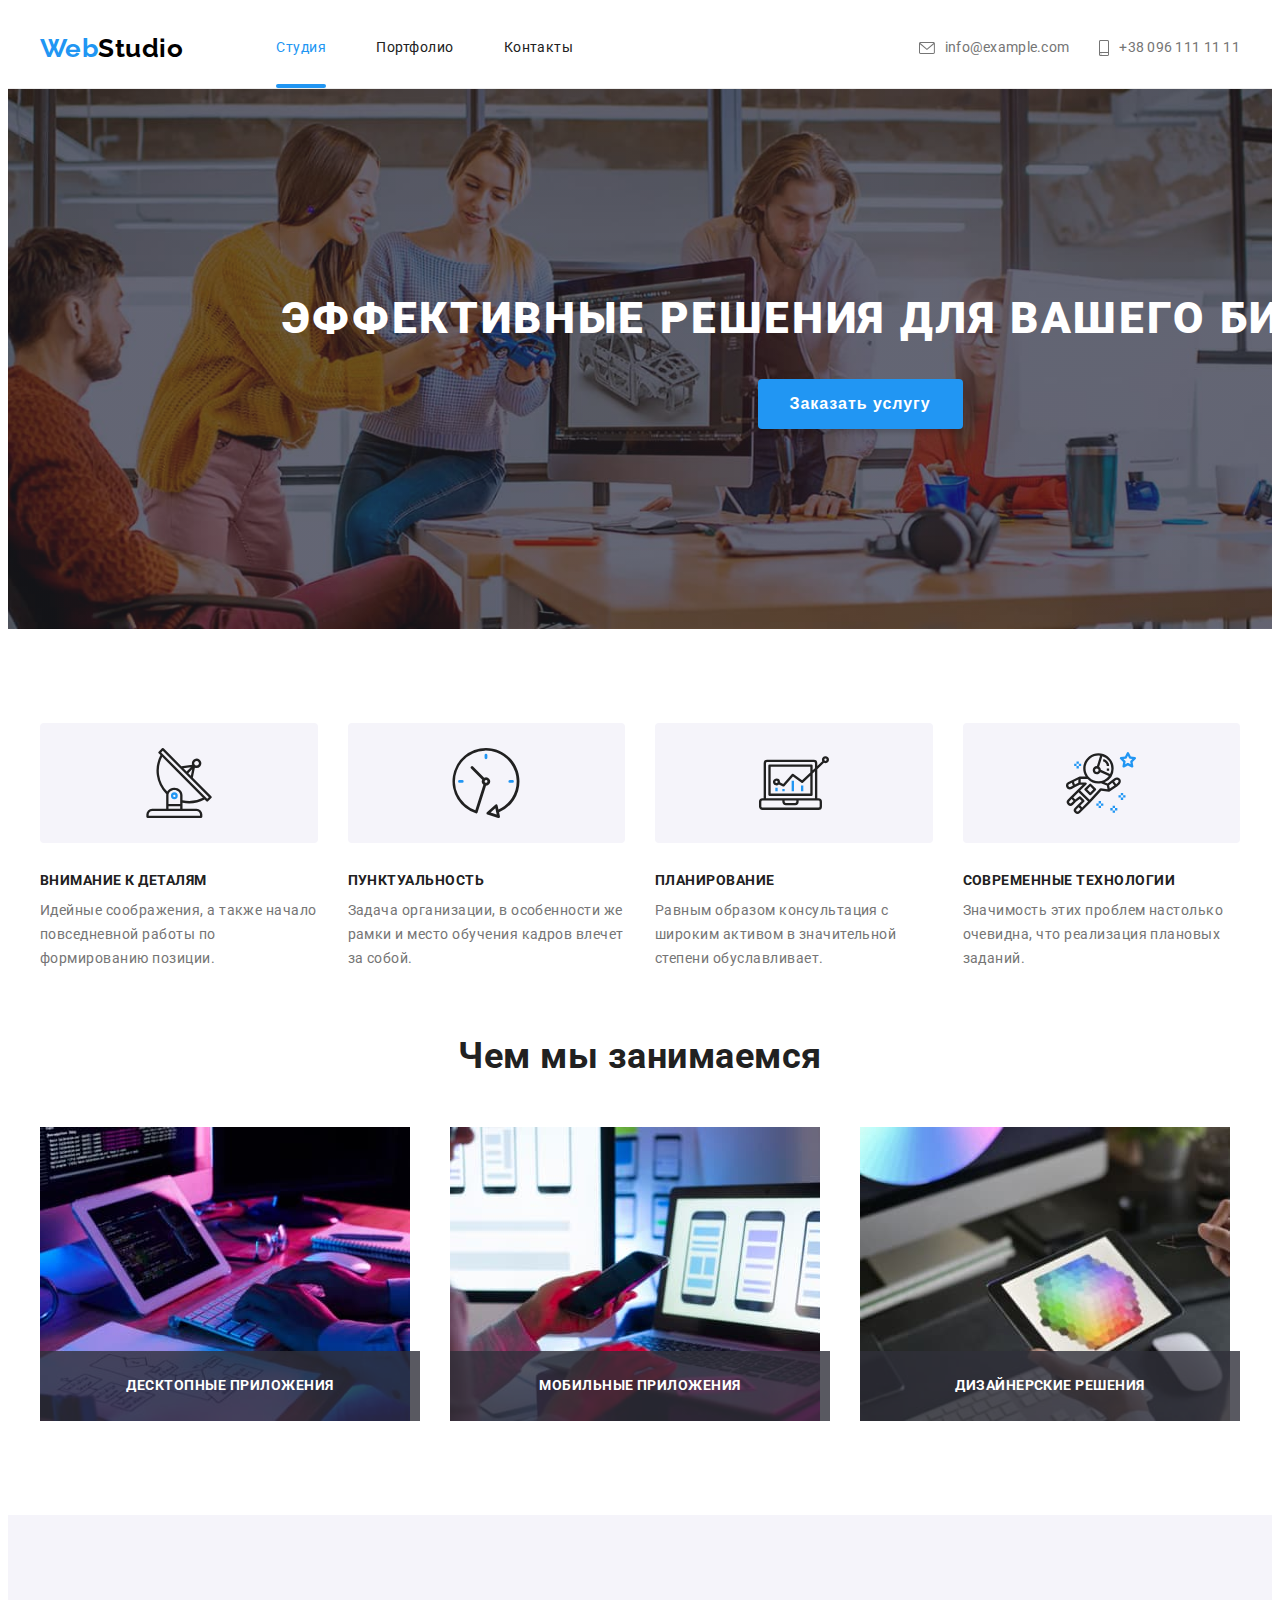
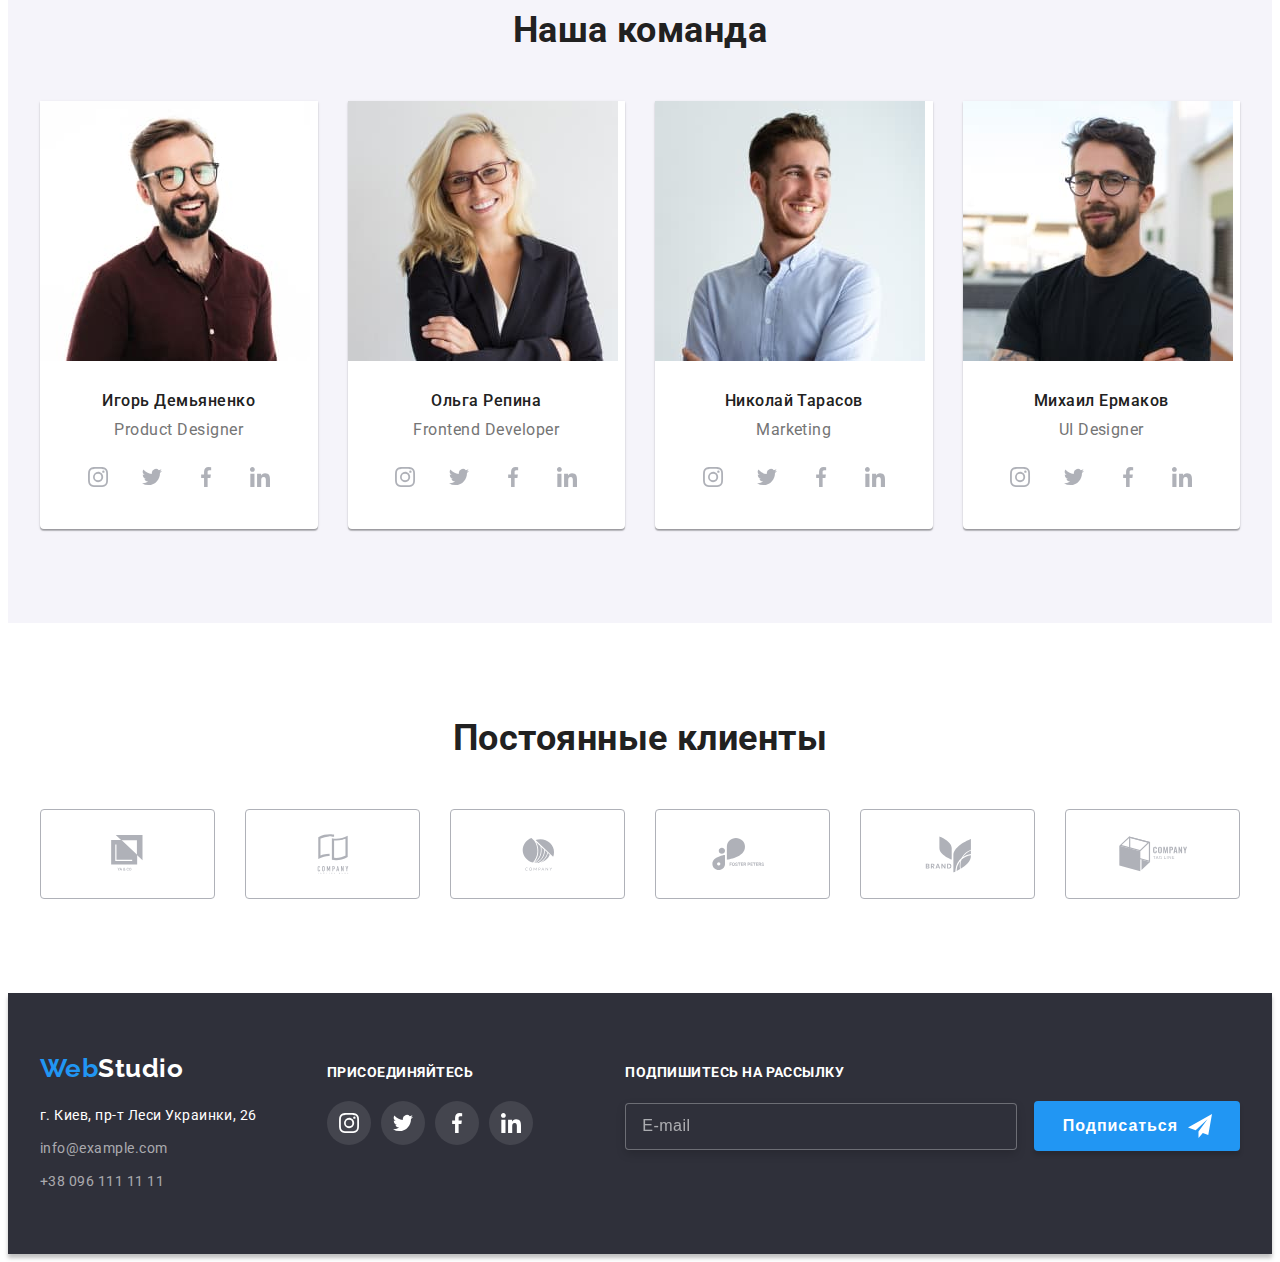
==== commit db31d759: "убран сорс для таблет аппс" ====
--- a/index.html
+++ b/index.html
@@ -210,34 +210,72 @@
               <picture>
                 <source
                   srcset="
-                    ./images/main/desctop/apps-1-desctop.jpg    1x,
-                    ./images/main/desctop/apps-1-desctop@2x.jpg 2x
+                    ./images/main/desktop/apps-1-desktop.jpg    1x,
+                    ./images/main/desktop/apps-1-desktop@2x.jpg 2x
                   "
                   media="(min-width: 1200px)"
-                  type="image/jpeg"
+                />
+                <source
+                  srcset="
+                    ./images/main/mobile/apps-1-mobile.jpg    1x,
+                    ./images/main/mobile/apps-1-mobile@2x.jpg 2x
+                  "
+                  media="(min-width: 480px)"
                 />
                 <img
                   class="production__image"
-                  src="./images/main/desctop/apps-1-desctop.jpg"
+                  src="./images/main/mobile/apps-1-mobile.jpg"
                   alt="Человек набирает текст на телефоне"
                 />
               </picture>
               <p class="subtitle production__desc">Десктопные приложения</p>
             </li>
             <li class="production__item">
-              <img
-                class="production__image"
-                src="./images/main/desctop/apps-2-desctop.jpg"
-                alt="Телефон в руке возле компьютера"
-              />
+              <picture>
+                <source
+                  srcset="
+                    ./images/main/desktop/apps-2-desktop.jpg    1x,
+                    ./images/main/desktop/apps-2-desktop@2x.jpg 2x
+                  "
+                  media="(min-width: 1200px)"
+                />
+                <source
+                  srcset="
+                    ./images/main/mobile/apps-2-mobile.jpg    1x,
+                    ./images/main/mobile/apps-2-mobile@2x.jpg 2x
+                  "
+                  media="(min-width: 480px)"
+                />
+                <img
+                  class="production__image"
+                  src="./images/main/mobile/apps-2-mobile.jpg"
+                  alt="Телефон в руке возле компьютера"
+                />
+              </picture>
               <p class="subtitle production__desc">Мобильные приложения</p>
             </li>
             <li class="production__item">
-              <img
-                class="production__image"
-                src="./images/main/desctop/apps-3-desctop.jpg"
-                alt="Подбор цвета в приложении на планшете"
-              />
+              <picture>
+                <source
+                  srcset="
+                    ./images/main/desktop/apps-3-desktop.jpg    1x,
+                    ./images/main/desktop/apps-3-desktop@2x.jpg 2x
+                  "
+                  media="(min-width: 1200px)"
+                />
+                <source
+                  srcset="
+                    ./images/main/mobile/apps-3-mobile.jpg    1x,
+                    ./images/main/mobile/apps-3-mobile@2x.jpg 2x
+                  "
+                  media="(min-width: 480px)"
+                />
+                <img
+                  class="production__image"
+                  src="./images/main/mobile/apps-3-mobile.jpg"
+                  alt="Подбор цвета в приложении на планшете"
+                />
+              </picture>
               <p class="subtitle production__desc">Дизайнерские решения</p>
             </li>
           </ul>
@@ -253,11 +291,10 @@
               <picture>
                 <source
                   srcset="
-                    ./images/main/desctop/member-1-desctop.jpg    1x,
-                    ./images/main/desctop/member-1-desctop@2x.jpg 2x
+                    ./images/main/desktop/member-1-desktop.jpg    1x,
+                    ./images/main/desktop/member-1-desktop@2x.jpg 2x
                   "
                   media="(min-width: 1200px)"
-                  type="image/jpeg"
                 />
                 <source
                   srcset="
@@ -277,7 +314,7 @@
                 />
                 <img
                   class="team__img"
-                  src="./images/main/desctop/member-1-desctop.jpg"
+                  src="./images/main/mobile/member-1-mobile.jpg"
                   alt="Фото члена команды"
                 />
               </picture>
@@ -317,11 +354,36 @@
               </div>
             </li>
             <li class="team__item">
-              <img
-                class="team__img"
-                src="./images/main/desctop/member-2-desctop.jpg"
-                alt="Фото члена команды"
-              />
+              <picture>
+                <source
+                  srcset="
+                    ./images/main/desktop/member-2-desktop.jpg    1x,
+                    ./images/main/desktop/member-2-desktop@2x.jpg 2x
+                  "
+                  media="(min-width: 1200px)"
+                />
+                <source
+                  srcset="
+                    ./images/main/tablet/member-2-tablet.jpg    1x,
+                    ./images/main/tablet/member-2-tablet@2x.jpg 2x
+                  "
+                  media="(min-width: 768px)"
+                  type="image/jpeg"
+                />
+                <source
+                  srcset="
+                    ./images/main/mobile/member-2-mobile.jpg    1x,
+                    ./images/main/mobile/member-2-mobile@2x.jpg 2x
+                  "
+                  media="(min-width: 320px)"
+                  type="image/jpeg"
+                />
+                <img
+                  class="team__img"
+                  src="./images/main/mobile/member-2-mobile.jpg"
+                  alt="Фото члена команды"
+                />
+              </picture>
               <div class="team__meta">
                 <h3 class="team__subtitle">Ольга Репина</h3>
                 <p class="team__desc" lang="en">Frontend Developer</p>
@@ -358,11 +420,36 @@
               </div>
             </li>
             <li class="team__item">
-              <img
-                class="team__img"
-                src="./images/main/desctop/member-3-desctop.jpg"
-                alt="Фото члена команды"
-              />
+              <picture>
+                <source
+                  srcset="
+                    ./images/main/desktop/member-3-desktop.jpg    1x,
+                    ./images/main/desktop/member-3-desktop@2x.jpg 2x
+                  "
+                  media="(min-width: 1200px)"
+                />
+                <source
+                  srcset="
+                    ./images/main/tablet/member-3-tablet.jpg    1x,
+                    ./images/main/tablet/member-3-tablet@2x.jpg 2x
+                  "
+                  media="(min-width: 768px)"
+                  type="image/jpeg"
+                />
+                <source
+                  srcset="
+                    ./images/main/mobile/member-3-mobile.jpg    1x,
+                    ./images/main/mobile/member-3-mobile@2x.jpg 2x
+                  "
+                  media="(min-width: 320px)"
+                  type="image/jpeg"
+                />
+                <img
+                  class="team__img"
+                  src="./images/main/mobile/member-3-mobile.jpg"
+                  alt="Фото члена команды"
+                />
+              </picture>
               <div class="team__meta">
                 <h3 class="team__subtitle">Николай Тарасов</h3>
                 <p class="team__desc" lang="en">Marketing</p>
@@ -399,11 +486,36 @@
               </div>
             </li>
             <li class="team__item">
-              <img
-                class="team__img"
-                src="./images/main/desctop/member-4-desctop.jpg"
-                alt="Фото члена команды"
-              />
+              <picture>
+                <source
+                  srcset="
+                    ./images/main/desktop/member-4-desktop.jpg    1x,
+                    ./images/main/desktop/member-4-desktop@2x.jpg 2x
+                  "
+                  media="(min-width: 1200px)"
+                />
+                <source
+                  srcset="
+                    ./images/main/tablet/member-4-tablet.jpg    1x,
+                    ./images/main/tablet/member-4-tablet@2x.jpg 2x
+                  "
+                  media="(min-width: 768px)"
+                  type="image/jpeg"
+                />
+                <source
+                  srcset="
+                    ./images/main/mobile/member-4-mobile.jpg    1x,
+                    ./images/main/mobile/member-4-mobile@2x.jpg 2x
+                  "
+                  media="(min-width: 320px)"
+                  type="image/jpeg"
+                />
+                <img
+                  class="team__img"
+                  src="./images/main/mobile/member-4-mobile.jpg"
+                  alt="Фото члена команды"
+                />
+              </picture>
               <div class="team__meta">
                 <h3 class="team__subtitle">Михаил Ермаков</h3>
                 <p class="team__desc" lang="en">UI Designer</p>
--- a/css/main.min.css
+++ b/css/main.min.css
@@ -1,2 +1,2 @@
-:root{--primaryFont: 'Roboto', sans-serif;--secondaryFont: 'Raleway', sans-serif;--activeLinkColor: #2196f3;--primaryTextColor: #757575;--secondaryTextColor: #212121;--whiteTextColor: #ffffff;--transitionColor: color 250ms cubic-bezier(0.4, 0, 0.2, 1);--transitionBg: background-color 250ms cubic-bezier(0.4, 0, 0.2, 1)}body{font-family:var(--primaryFont);letter-spacing:0.03em;color:var(--primaryTextColor);background-color:var(--whiteTextColor)}body.modal-open{overflow:hidden}.visually-hidden{position:absolute;width:1px;height:1px;margin:-1px;border:0;padding:0;white-space:nowrap;-webkit-clip-path:inset(100%);clip-path:inset(100%);clip:rect(0 0 0 0);overflow:hidden}h1,h2,h3,ul,p{padding:0;margin:0}img{display:block;max-width:100%;height:auto}.list{list-style:none}.link{text-decoration:none}.icon{fill:currentColor}.container{padding:0 15px;outline:2px solid red}@media screen and (min-width: 480px){.container{width:480px;margin:0 auto}}@media screen and (min-width: 768px){.container{width:768px}}@media screen and (min-width: 1200px){.container{width:1200px}}.section{padding-top:60px;padding-bottom:60px}@media screen and (min-width: 1200px){.section{padding-top:94px;padding-bottom:94px}}.section__title{margin-bottom:30px;font-weight:700;font-size:28px;line-height:1.18;text-align:center;color:var(--secondaryTextColor)}@media screen and (min-width: 1200px){.section__title{margin-bottom:50px;font-size:36px;line-height:1.17}}.logo{font-family:var(--secondaryFont);font-weight:700;font-size:24px;line-height:1.17;color:#000000}@media screen and (min-width: 1200px){.logo{font-size:26px;line-height:1.19}}.logo--color-blue{color:var(--activeLinkColor)}.logo--color-white{color:var(--whiteTextColor)}@media screen and (min-width: 768px){.header__logo{margin-right:88px}}@media screen and (min-width: 1200px){.header__logo{margin-right:93px}}.footer__logo{display:inline-block;margin-bottom:20px}.messenger-list{display:-webkit-box;display:-ms-flexbox;display:flex;-webkit-box-pack:center;-ms-flex-pack:center;justify-content:center}.messenger-list__item:not(:last-child){margin-right:10px}.messenger-list__link{display:-webkit-box;display:-ms-flexbox;display:flex;-webkit-box-align:center;-ms-flex-align:center;align-items:center;-webkit-box-pack:center;-ms-flex-pack:center;justify-content:center;color:#afb1b8;-webkit-transition:var(--transitionBg),var(--transitionColor);transition:var(--transitionBg),var(--transitionColor);border-radius:50%}.messenger-list__link--footer{color:#ffffff;background-color:rgba(255,255,255,0.1)}.messenger-list__link--footer:hover,.messenger-list__link--footer:focus{background-color:var(--activeLinkColor)}.messenger-list__link:hover,.messenger-list__link:focus{background-color:var(--activeLinkColor);color:var(--whiteTextColor)}.backdrop{position:fixed;top:0;left:0;width:100%;height:100%;background-color:rgba(0,0,0,0.2);opacity:1;-webkit-transition:opacity 250ms cubic-bezier(0.4, 0, 0.2, 1);transition:opacity 250ms cubic-bezier(0.4, 0, 0.2, 1);overflow-y:scroll}.backdrop.is-hidden{visibility:hidden;opacity:0;pointer-events:none}@media screen and (max-width: 767px){.backdrop{padding:93px 15px}}@media screen and (min-width: 768px) and (max-width: 1199px){.backdrop{padding:207px 159px}}.modal{position:relative;padding:40px;-webkit-transform:scale(1);transform:scale(1);-webkit-transition:-webkit-transform 250ms cubic-bezier(0.4, 0, 0.2, 1);transition:-webkit-transform 250ms cubic-bezier(0.4, 0, 0.2, 1);transition:transform 250ms cubic-bezier(0.4, 0, 0.2, 1);transition:transform 250ms cubic-bezier(0.4, 0, 0.2, 1), -webkit-transform 250ms cubic-bezier(0.4, 0, 0.2, 1);background-color:#ffffff;-webkit-box-shadow:0px 1px 3px rgba(0,0,0,0.12),0px 1px 1px rgba(0,0,0,0.14),0px 2px 1px rgba(0,0,0,0.2);box-shadow:0px 1px 3px rgba(0,0,0,0.12),0px 1px 1px rgba(0,0,0,0.14),0px 2px 1px rgba(0,0,0,0.2);border-radius:4px}@media screen and (max-width: 1199px){.modal{max-width:450px;min-height:609px;margin-left:auto;margin-right:auto}}@media screen and (min-width: 1200px){.modal{position:absolute;top:50%;left:50%;max-width:528px;min-height:581px;-webkit-transform:translate(-50%, -50%);transform:translate(-50%, -50%)}}.backdrop.is-hidden .modal{-webkit-transform:scale(0.5);transform:scale(0.5)}@media screen and (min-width: 1200px){.backdrop.is-hidden .modal{-webkit-transform:translate(-50%, -50%) scale(0.5);transform:translate(-50%, -50%) scale(0.5)}}.modal__icon{position:absolute;top:8px;right:8px;display:-webkit-box;display:-ms-flexbox;display:flex;-webkit-box-pack:center;-ms-flex-pack:center;justify-content:center;-webkit-box-align:center;-ms-flex-align:center;align-items:center;padding:0;margin:0;color:#000000;background-color:#ffffff;border-radius:50%;border:1px solid rgba(0,0,0,0.1);-webkit-transition:var(--transitionColor);transition:var(--transitionColor);cursor:pointer}.modal__icon:hover,.modal__icon:focus{color:var(--activeLinkColor)}.form-submit__title{display:block;margin-bottom:12px;font-weight:700;font-size:20px;line-height:1.15;text-align:center;letter-spacing:0.03em;color:var(--secondaryTextColor)}.form-submit__label{display:inline-block;margin-bottom:4px;font-weight:400;font-size:12px;line-height:1.17;letter-spacing:0.01em}.form-submit__field{position:relative;margin-bottom:10px;color:var(--secondaryTextColor)}.form-submit__input{height:40px;padding-left:42px;width:100%;border:1px solid rgba(33,33,33,0.2);border-radius:4px;-webkit-transition:border 250ms cubic-bezier(0.4, 0, 0.2, 1);transition:border 250ms cubic-bezier(0.4, 0, 0.2, 1)}.form-submit__input--hidden{position:absolute;width:1px;height:1px;margin:-1px;border:0;padding:0;white-space:nowrap;-webkit-clip-path:inset(100%);clip-path:inset(100%);clip:rect(0 0 0 0);overflow:hidden}.form-submit__comment{display:block;width:100%;min-height:120px;padding:12px 16px;margin-bottom:20px;border:1px solid rgba(33,33,33,0.2);border-radius:4px;resize:none;-webkit-transition:border 250ms cubic-bezier(0.4, 0, 0.2, 1);transition:border 250ms cubic-bezier(0.4, 0, 0.2, 1)}.form-submit__comment::-webkit-input-placeholder{font-weight:400;font-size:12px;line-height:1.17;letter-spacing:0.01em;color:rgba(117,117,117,0.5)}.form-submit__comment:-ms-input-placeholder{font-weight:400;font-size:12px;line-height:1.17;letter-spacing:0.01em;color:rgba(117,117,117,0.5)}.form-submit__comment::-ms-input-placeholder{font-weight:400;font-size:12px;line-height:1.17;letter-spacing:0.01em;color:rgba(117,117,117,0.5)}.form-submit__comment::placeholder{font-weight:400;font-size:12px;line-height:1.17;letter-spacing:0.01em;color:rgba(117,117,117,0.5)}.form-submit__icon{position:absolute;top:50%;left:12px;-webkit-transform:translateY(-50%);transform:translateY(-50%);-webkit-transition:var(--transitionColor);transition:var(--transitionColor)}.form-submit__input:focus+.form-submit__icon{color:var(--activeLinkColor)}.form-submit__icon--checked{fill:none;border:2px solid var(--secondaryTextColor);border-radius:2px;margin-right:8px}.form-submit__input--hidden:checked+.form-submit__icon--checked{background-color:var(--activeLinkColor);border:var(--activeLinkColor);fill:var(--whiteTextColor)}.form-submit__input:focus,.form-submit__comment:focus{border:1px solid var(--activeLinkColor);outline:none}.form-submit__agreement{position:relative;display:-webkit-box;display:-ms-flexbox;display:flex;-webkit-box-align:center;-ms-flex-align:center;align-items:center;margin-bottom:30px;font-weight:400;font-size:12px;line-height:1.17;letter-spacing:0.02em;cursor:pointer}@media screen and (min-width: 1200px){.form-submit__agreement{font-size:14px;line-height:1.71;-webkit-box-pack:center;-ms-flex-pack:center;justify-content:center}}.form-submit__link{color:var(--activeLinkColor)}.form-submit__button{display:block;margin:0 auto;padding:10px 55px}.subtitle{font-weight:700;color:var(--secondaryTextColor)}@media screen and (max-width: 767px){.subtitle{text-align:center}}.button{font-size:16px;font-weight:700;line-height:1.87;letter-spacing:0.06em;color:var(--whiteTextColor);background-color:var(--activeLinkColor);border-radius:4px;border-style:none;-webkit-box-shadow:0px 4px 4px rgba(0,0,0,0.15);box-shadow:0px 4px 4px rgba(0,0,0,0.15);cursor:pointer}.header{border-bottom:1px solid #ececec}.header__container{display:-webkit-box;display:-ms-flexbox;display:flex;-webkit-box-align:center;-ms-flex-align:center;align-items:center}@media screen and (max-width: 767px){.header__container{padding:10px 15px;-webkit-box-pack:justify;-ms-flex-pack:justify;justify-content:space-between}}.navigation{display:-webkit-box;display:-ms-flexbox;display:flex;-webkit-box-align:center;-ms-flex-align:center;align-items:center;-webkit-box-pack:justify;-ms-flex-pack:justify;justify-content:space-between}.nav-list{display:none}@media screen and (min-width: 768px){.nav-list{display:-webkit-box;display:-ms-flexbox;display:flex;-webkit-box-align:center;-ms-flex-align:center;align-items:center}}@media screen and (min-width: 768px){.nav-list__item{font-size:14px;line-height:1.14}}.nav-list__item:not(:last-child){margin-right:50px}.nav-list__link{color:var(--secondaryTextColor);-webkit-transition:var(--transitionColor);transition:var(--transitionColor)}@media screen and (min-width: 768px){.nav-list__link{position:relative;display:block;padding-top:32px;padding-bottom:32px}}.nav-list__link--active{color:var(--activeLinkColor)}@media screen and (min-width: 768px){.nav-list__link--active::after{content:'';position:absolute;display:block;width:100%;height:4px;bottom:0;left:0;background-color:#2196f3;border-radius:2px}}.nav-list__link:hover,.nav-list__link:focus{color:var(--activeLinkColor)}@media screen and (max-width: 767px){.auth-list{display:none}}@media screen and (min-width: 768px){.auth-list{margin-left:auto}}@media screen and (min-width: 1200px){.auth-list{display:-webkit-box;display:-ms-flexbox;display:flex;-webkit-box-align:center;-ms-flex-align:center;align-items:center}}@media screen and (min-width: 1200px){.auth-list__item:not(:last-child){margin-right:30px}}.auth-list__item{letter-spacing:0.02em}@media screen and (min-width: 768px){.auth-list__item{font-size:14px;line-height:1.14}}@media screen and (min-width: 768px) and (max-width: 1199px){.auth-list__item+.auth-list__item{margin-top:10px}}.auth-list__icon{margin-right:10px}.auth-list__link{display:-webkit-inline-box;display:-ms-inline-flexbox;display:inline-flex;-webkit-box-align:center;-ms-flex-align:center;align-items:center;color:var(--primaryTextColor);-webkit-transition:var(--transitionColor);transition:var(--transitionColor)}@media screen and (min-width: 768px) and (max-width: 1199px){.auth-list__link{padding-top:0;padding-bottom:0}}.burger-button{display:-webkit-inline-box;display:-ms-inline-flexbox;display:inline-flex;color:var(--secondaryTextColor);border:none;padding:0;margin:0;cursor:pointer;background-color:transparent}@media screen and (min-width: 768px){.burger-button{display:none}}.burger-button:hover,.burger-button:focus{color:var(--activeLinkColor)}.mobile-menu{position:fixed;top:0;left:50%;opacity:0;visibility:hidden;pointer-events:none;overflow-y:scroll;width:100vw;height:100vh;-webkit-transform:translateX(-50%);transform:translateX(-50%);max-width:480px;padding:48px 40px;background-color:#ffffff;-webkit-box-shadow:0px 4px 8px rgba(0,0,0,0.04),0px 2px 4px rgba(0,0,0,0.08),0px 1px 3px rgba(0,0,0,0.16);box-shadow:0px 4px 8px rgba(0,0,0,0.04),0px 2px 4px rgba(0,0,0,0.08),0px 1px 3px rgba(0,0,0,0.16)}@media screen and (max-width: 400px){.mobile-menu{padding-left:15px;padding-right:15px}}.mobile-menu.is-open{opacity:1;visibility:visible;pointer-events:auto;z-index:1}.mobile-menu__button{position:absolute;top:10px;right:15px;display:-webkit-inline-box;display:-ms-inline-flexbox;display:inline-flex;color:var(--secondaryTextColor);border:none;padding:0;margin:0;cursor:pointer;background-color:transparent}.mobile-menu__button:hover,.mobile-menu__button:focus{color:var(--activeLinkColor)}.mobile-nav{margin-bottom:302px}.mobile-nav__item{margin-bottom:32px;font-weight:500;letter-spacing:0.02em;font-size:40px;line-height:1.18}.mobile-nav__link{color:var(--secondaryTextColor)}.mobile-nav__link:hover,.mobile-nav__link:focus{color:var(--activeLinkColor)}.mobile-nav__link--active{color:var(--activeLinkColor)}.mobile-auth{margin-bottom:64px}.mobile-auth__item{font-weight:500;font-size:24px;line-height:1.17;letter-spacing:0.02em}.mobile-auth__item+.mobile-auth__item{margin-top:32px}.mobile-auth__link{color:var(--primaryTextColor)}.mobile-auth__link--active{font-size:34px;line-height:1.18;color:var(--activeLinkColor)}.mobile-messenger{display:-webkit-box;display:-ms-flexbox;display:flex}.mobile-messenger__item{position:relative;font-weight:500;font-size:18px;line-height:1.22;letter-spacing:0.02em}.mobile-messenger__item:not(:last-child){margin-right:20px}.mobile-messenger__item:not(:last-child)::after{position:absolute;content:'';display:block;top:0;right:-10px;height:100%;width:1px;background-color:rgba(33,33,33,0.2)}.mobile-messenger__link{color:var(--activeLinkColor)}.hero{background-color:#2f303a}.hero__container{text-align:center;padding:118px 60px}@media screen and (min-width: 768px){.hero__container{padding-left:204px;padding-right:204px}}@media screen and (min-width: 1200px){.hero__container{padding:200px 252px}}.hero__overlay{margin-left:auto;margin-right:auto;background-repeat:no-repeat;background-position:center;background-size:cover;max-width:480px;background-image:-webkit-gradient(linear, left top, left bottom, from(rgba(47,48,58,0.4)), to(rgba(47,48,58,0.4))),url(../images/main/mobile/hero-bg-mobile.jpg);background-image:linear-gradient(to bottom, rgba(47,48,58,0.4), rgba(47,48,58,0.4)),url(../images/main/mobile/hero-bg-mobile.jpg)}@media screen and (min-width: 768px){.hero__overlay{max-width:768px;background-image:-webkit-gradient(linear, left top, left bottom, from(rgba(47,48,58,0.4)), to(rgba(47,48,58,0.4))),url(../images/main/tablet/hero-bg-tablet.jpg);background-image:linear-gradient(to bottom, rgba(47,48,58,0.4), rgba(47,48,58,0.4)),url(../images/main/tablet/hero-bg-tablet.jpg)}}@media screen and (min-width: 1200px){.hero__overlay{max-width:1600px;background-image:-webkit-gradient(linear, left top, left bottom, from(rgba(47,48,58,0.4)), to(rgba(47,48,58,0.4))),url(../images/main/desctop/hero-bg-desctop.jpg);background-image:linear-gradient(to bottom, rgba(47,48,58,0.4), rgba(47,48,58,0.4)),url(../images/main/desctop/hero-bg-desctop.jpg)}}.hero__title{margin-bottom:30px;font-weight:900;font-size:26px;line-height:1.62;text-align:center;letter-spacing:0.06em;text-transform:uppercase;color:var(--whiteTextColor)}@media screen and (min-width: 1200px){.hero__title{font-size:44px;line-height:1.36}}.hero__button{padding:10px 32px;-webkit-transition:var(--transitionBg);transition:var(--transitionBg)}.hero__button:hover,.hero__button:focus{background-color:#188ce8}@media screen and (min-width: 1200px){.features{padding-bottom:47px}}@media screen and (min-width: 768px){.features__list{display:-webkit-box;display:-ms-flexbox;display:flex;-ms-flex-wrap:wrap;flex-wrap:wrap;margin-bottom:-30px;margin-left:-30px}}@media screen and (min-width: 768px){.features__item{-ms-flex-preferred-size:calc((100% - 2 * 30px) / 2);flex-basis:calc((100% - 2 * 30px) / 2);margin-left:30px}}@media screen and (min-width: 1200px){.features__item{-ms-flex-preferred-size:calc((100% - 4 * 30px) / 4);flex-basis:calc((100% - 4 * 30px) / 4)}}@media screen and (max-width: 1199px){.features__item:not(:last-child){margin-bottom:30px}}.features__thumb{display:-webkit-box;display:-ms-flexbox;display:flex;-webkit-box-align:center;-ms-flex-align:center;align-items:center;-webkit-box-pack:center;-ms-flex-pack:center;justify-content:center;margin-bottom:30px;background-color:#f5f4fa;border-radius:4px}.features__subtitle{margin-bottom:10px;font-size:14px;line-height:1.14;text-transform:uppercase}.features__desc{font-weight:400;font-size:14px;line-height:1.71}.production{display:none}@media screen and (min-width: 1200px){.production{display:block;padding-top:47px}}.production__list{display:-webkit-box;display:-ms-flexbox;display:flex;-ms-flex-wrap:wrap;flex-wrap:wrap;margin-left:-30px;margin-top:-30px}.production__item{position:relative;-ms-flex-preferred-size:calc(100% / 3 - 30px);flex-basis:calc(100% / 3 - 30px);margin-left:30px;margin-top:30px}.production__desc{position:absolute;bottom:0;left:0;width:100%;padding-top:27px;padding-bottom:27px;text-align:center;font-size:14px;line-height:1.14;text-transform:uppercase;color:var(--whiteTextColor);background-color:rgba(47,48,58,0.8)}.team{background-color:#f5f4fa}@media screen and (min-width: 768px){.team__list{display:-webkit-box;display:-ms-flexbox;display:flex;-ms-flex-wrap:wrap;flex-wrap:wrap;margin-left:-30px;margin-top:-30px}}.team__item{background-color:#ffffff;-webkit-box-shadow:0px 1px 3px rgba(0,0,0,0.12),0px 1px 1px rgba(0,0,0,0.14),0px 2px 1px rgba(0,0,0,0.2);box-shadow:0px 1px 3px rgba(0,0,0,0.12),0px 1px 1px rgba(0,0,0,0.14),0px 2px 1px rgba(0,0,0,0.2);border-radius:0px 0px 4px 4px}@media screen and (min-width: 768px){.team__item{-ms-flex-preferred-size:calc(100% / 2 - 30px);flex-basis:calc(100% / 2 - 30px);margin-left:30px;margin-top:30px}}@media screen and (min-width: 1200px){.team__item{-ms-flex-preferred-size:calc(100% / 4 - 30px);flex-basis:calc(100% / 4 - 30px)}}@media screen and (max-width: 767px){.team__item:not(:last-child){margin-bottom:30px}}.team__subtitle{margin-bottom:10px;font-weight:500;font-size:16px;line-height:1.19;text-align:center;color:var(--secondaryTextColor)}.team__desc{margin-bottom:16px;font-weight:400;font-size:16px;line-height:1.19;text-align:center;color:var(--primaryTextColor)}.team__meta{padding-top:30px;padding-bottom:24px;margin-left:auto;margin-right:auto}@media screen and (min-width: 1200px){.team__meta{padding-bottom:30px}}.clients__list{display:-webkit-box;display:-ms-flexbox;display:flex;-ms-flex-wrap:wrap;flex-wrap:wrap;-webkit-box-align:center;-ms-flex-align:center;align-items:center;margin-left:-30px;margin-top:-30px}.clients__item{display:-webkit-box;display:-ms-flexbox;display:flex;margin-left:30px;margin-top:30px;-webkit-box-align:center;-ms-flex-align:center;align-items:center;-webkit-box-pack:center;-ms-flex-pack:center;justify-content:center;-ms-flex-preferred-size:calc(100% / 2 - 30px);flex-basis:calc(100% / 2 - 30px)}@media screen and (min-width: 768px){.clients__item{-ms-flex-preferred-size:calc(100% / 3 - 30px);flex-basis:calc(100% / 3 - 30px)}}@media screen and (min-width: 1200px){.clients__item{-ms-flex-preferred-size:calc(100% / 6 - 30px);flex-basis:calc(100% / 6 - 30px)}}.clients__link{display:-webkit-inline-box;display:-ms-inline-flexbox;display:inline-flex;-webkit-box-align:center;-ms-flex-align:center;align-items:center;-webkit-box-pack:center;-ms-flex-pack:center;justify-content:center;width:100%;color:#afb1b8;-webkit-transition:var(--transitionColor),border-color 250ms cubic-bezier(0.4, 0, 0.2, 1);transition:var(--transitionColor),border-color 250ms cubic-bezier(0.4, 0, 0.2, 1);border:1px solid #afb1b8;border-radius:4px}.clients__link:hover,.clients__link:focus{color:var(--activeLinkColor);border-color:var(--activeLinkColor)}.footer{background-color:#2f303a;-webkit-box-shadow:0px 4px 4px rgba(0,0,0,0.25);box-shadow:0px 4px 4px rgba(0,0,0,0.25)}.footer__container{padding-top:60px;padding-bottom:60px}@media screen and (min-width: 1200px){.footer__container{display:-webkit-box;display:-ms-flexbox;display:flex;-webkit-box-align:baseline;-ms-flex-align:baseline;align-items:baseline}}.footer-container{text-align:center}@media screen and (min-width: 768px){.footer-container{display:-webkit-box;display:-ms-flexbox;display:flex;-webkit-box-align:baseline;-ms-flex-align:baseline;align-items:baseline;-webkit-box-pack:space-evenly;-ms-flex-pack:space-evenly;justify-content:space-evenly}}@media screen and (min-width: 1200px){.footer-container{text-align:left}}@media screen and (min-width: 1200px){.footer__wrapper{margin-right:70px}}.footer__address{font-style:normal}@media screen and (max-width: 767px){.footer__address{margin-bottom:60px}}.footer__list{font-weight:400;font-size:14px;line-height:1.71}.footer__item{margin-bottom:8px}@media screen and (min-width: 1200px){.footer__item{margin-bottom:9px}}.footer__item--last{margin-bottom:0}.footer__link{color:rgba(255,255,255,0.6)}.footer__link--gmaps{color:var(--whiteTextColor)}.footer__subtitle{font-size:14px;line-height:1.14;text-transform:uppercase;margin-bottom:20px;color:var(--whiteTextColor)}@media screen and (max-width: 1199px){.form-signup{margin-top:60px;text-align:center}}@media screen and (min-width: 1200px){.form-signup{margin-left:auto}}.form-signup__subtitle{display:block}.form-signup__input{padding:15px 16px;border:1px solid rgba(255,255,255,0.3);-webkit-filter:drop-shadow(0px 4px 4px rgba(0,0,0,0.15));filter:drop-shadow(0px 4px 4px rgba(0,0,0,0.15));border-radius:4px;background-color:#2f303a;width:100%;margin-bottom:20px}@media screen and (min-width: 768px) and (max-width: 1199px){.form-signup__input{display:block;width:450px;margin:0 auto 20px}}@media screen and (min-width: 1200px){.form-signup__input{width:358px;margin-right:12px;margin-bottom:0}}.form-signup__input::-webkit-input-placeholder{font-weight:400;font-size:16px;line-height:1.25;letter-spacing:0.03em;color:rgba(255,255,255,0.6)}.form-signup__input:-ms-input-placeholder{font-weight:400;font-size:16px;line-height:1.25;letter-spacing:0.03em;color:rgba(255,255,255,0.6)}.form-signup__input::-ms-input-placeholder{font-weight:400;font-size:16px;line-height:1.25;letter-spacing:0.03em;color:rgba(255,255,255,0.6)}.form-signup__input::placeholder{font-weight:400;font-size:16px;line-height:1.25;letter-spacing:0.03em;color:rgba(255,255,255,0.6)}.form-signup__input:not(:placeholder-shown){font-weight:400;font-size:16px;line-height:1.25;letter-spacing:0.03em;color:rgba(255,255,255,0.6)}.form-signup__button{display:-webkit-inline-box;display:-ms-inline-flexbox;display:inline-flex;-webkit-box-align:center;-ms-flex-align:center;align-items:center;-webkit-box-pack:center;-ms-flex-pack:center;justify-content:center;padding:10px 28px 10px 29px}.form-signup__icon{margin-left:10px}
+:root{--primaryFont: 'Roboto', sans-serif;--secondaryFont: 'Raleway', sans-serif;--activeLinkColor: #2196f3;--primaryTextColor: #757575;--secondaryTextColor: #212121;--whiteTextColor: #ffffff;--transitionColor: color 250ms cubic-bezier(0.4, 0, 0.2, 1);--transitionBg: background-color 250ms cubic-bezier(0.4, 0, 0.2, 1)}body{font-family:var(--primaryFont);letter-spacing:0.03em;color:var(--primaryTextColor);background-color:var(--whiteTextColor)}body.modal-open{overflow:hidden}.visually-hidden{position:absolute;width:1px;height:1px;margin:-1px;border:0;padding:0;white-space:nowrap;-webkit-clip-path:inset(100%);clip-path:inset(100%);clip:rect(0 0 0 0);overflow:hidden}h1,h2,h3,ul,p{padding:0;margin:0}img{display:block;max-width:100%;height:auto}.list{list-style:none}.link{text-decoration:none}.icon{fill:currentColor}.container{padding:0 15px}@media screen and (min-width: 480px){.container{width:480px;margin:0 auto}}@media screen and (min-width: 768px){.container{width:768px}}@media screen and (min-width: 1200px){.container{width:1200px}}.section{padding-top:60px;padding-bottom:60px}@media screen and (min-width: 1200px){.section{padding-top:94px;padding-bottom:94px}}.section__title{margin-bottom:30px;font-weight:700;font-size:28px;line-height:1.18;text-align:center;color:var(--secondaryTextColor)}@media screen and (min-width: 1200px){.section__title{margin-bottom:50px;font-size:36px;line-height:1.17}}.logo{font-family:var(--secondaryFont);font-weight:700;font-size:24px;line-height:1.17;color:#000000}@media screen and (min-width: 1200px){.logo{font-size:26px;line-height:1.19}}.logo--color-blue{color:var(--activeLinkColor)}.logo--color-white{color:var(--whiteTextColor)}@media screen and (min-width: 768px){.header__logo{margin-right:88px}}@media screen and (min-width: 1200px){.header__logo{margin-right:93px}}.footer__logo{display:inline-block;margin-bottom:20px}.messenger-list{display:-webkit-box;display:-ms-flexbox;display:flex;-webkit-box-pack:center;-ms-flex-pack:center;justify-content:center}.messenger-list__item:not(:last-child){margin-right:10px}.messenger-list__link{display:-webkit-box;display:-ms-flexbox;display:flex;-webkit-box-align:center;-ms-flex-align:center;align-items:center;-webkit-box-pack:center;-ms-flex-pack:center;justify-content:center;color:#afb1b8;-webkit-transition:var(--transitionBg),var(--transitionColor);transition:var(--transitionBg),var(--transitionColor);border-radius:50%}.messenger-list__link--footer{color:#ffffff;background-color:rgba(255,255,255,0.1)}.messenger-list__link--footer:hover,.messenger-list__link--footer:focus{background-color:var(--activeLinkColor)}.messenger-list__link:hover,.messenger-list__link:focus{background-color:var(--activeLinkColor);color:var(--whiteTextColor)}.backdrop{position:fixed;top:0;left:0;width:100%;height:100%;background-color:rgba(0,0,0,0.2);opacity:1;-webkit-transition:opacity 250ms cubic-bezier(0.4, 0, 0.2, 1);transition:opacity 250ms cubic-bezier(0.4, 0, 0.2, 1);overflow-y:scroll}.backdrop.is-hidden{visibility:hidden;opacity:0;pointer-events:none}@media screen and (max-width: 767px){.backdrop{padding:93px 15px}}@media screen and (min-width: 768px) and (max-width: 1199px){.backdrop{padding:207px 159px}}.modal{position:relative;padding:40px;-webkit-transform:scale(1);transform:scale(1);-webkit-transition:-webkit-transform 250ms cubic-bezier(0.4, 0, 0.2, 1);transition:-webkit-transform 250ms cubic-bezier(0.4, 0, 0.2, 1);transition:transform 250ms cubic-bezier(0.4, 0, 0.2, 1);transition:transform 250ms cubic-bezier(0.4, 0, 0.2, 1), -webkit-transform 250ms cubic-bezier(0.4, 0, 0.2, 1);background-color:#ffffff;-webkit-box-shadow:0px 1px 3px rgba(0,0,0,0.12),0px 1px 1px rgba(0,0,0,0.14),0px 2px 1px rgba(0,0,0,0.2);box-shadow:0px 1px 3px rgba(0,0,0,0.12),0px 1px 1px rgba(0,0,0,0.14),0px 2px 1px rgba(0,0,0,0.2);border-radius:4px}@media screen and (max-width: 1199px){.modal{max-width:450px;min-height:609px;margin-left:auto;margin-right:auto}}@media screen and (min-width: 1200px){.modal{position:absolute;top:50%;left:50%;max-width:528px;min-height:581px;-webkit-transform:translate(-50%, -50%);transform:translate(-50%, -50%)}}.backdrop.is-hidden .modal{-webkit-transform:scale(0.5);transform:scale(0.5)}@media screen and (min-width: 1200px){.backdrop.is-hidden .modal{-webkit-transform:translate(-50%, -50%) scale(0.5);transform:translate(-50%, -50%) scale(0.5)}}.modal__icon{position:absolute;top:8px;right:8px;display:-webkit-box;display:-ms-flexbox;display:flex;-webkit-box-pack:center;-ms-flex-pack:center;justify-content:center;-webkit-box-align:center;-ms-flex-align:center;align-items:center;padding:0;margin:0;color:#000000;background-color:#ffffff;border-radius:50%;border:1px solid rgba(0,0,0,0.1);-webkit-transition:var(--transitionColor);transition:var(--transitionColor);cursor:pointer}.modal__icon:hover,.modal__icon:focus{color:var(--activeLinkColor)}.form-submit__title{display:block;margin-bottom:12px;font-weight:700;font-size:20px;line-height:1.15;text-align:center;letter-spacing:0.03em;color:var(--secondaryTextColor)}.form-submit__label{display:inline-block;margin-bottom:4px;font-weight:400;font-size:12px;line-height:1.17;letter-spacing:0.01em}.form-submit__field{position:relative;margin-bottom:10px;color:var(--secondaryTextColor)}.form-submit__input{height:40px;padding-left:42px;width:100%;border:1px solid rgba(33,33,33,0.2);border-radius:4px;-webkit-transition:border 250ms cubic-bezier(0.4, 0, 0.2, 1);transition:border 250ms cubic-bezier(0.4, 0, 0.2, 1)}.form-submit__input--hidden{position:absolute;width:1px;height:1px;margin:-1px;border:0;padding:0;white-space:nowrap;-webkit-clip-path:inset(100%);clip-path:inset(100%);clip:rect(0 0 0 0);overflow:hidden}.form-submit__comment{display:block;width:100%;min-height:120px;padding:12px 16px;margin-bottom:20px;border:1px solid rgba(33,33,33,0.2);border-radius:4px;resize:none;-webkit-transition:border 250ms cubic-bezier(0.4, 0, 0.2, 1);transition:border 250ms cubic-bezier(0.4, 0, 0.2, 1)}.form-submit__comment::-webkit-input-placeholder{font-weight:400;font-size:12px;line-height:1.17;letter-spacing:0.01em;color:rgba(117,117,117,0.5)}.form-submit__comment:-ms-input-placeholder{font-weight:400;font-size:12px;line-height:1.17;letter-spacing:0.01em;color:rgba(117,117,117,0.5)}.form-submit__comment::-ms-input-placeholder{font-weight:400;font-size:12px;line-height:1.17;letter-spacing:0.01em;color:rgba(117,117,117,0.5)}.form-submit__comment::placeholder{font-weight:400;font-size:12px;line-height:1.17;letter-spacing:0.01em;color:rgba(117,117,117,0.5)}.form-submit__icon{position:absolute;top:50%;left:12px;-webkit-transform:translateY(-50%);transform:translateY(-50%);-webkit-transition:var(--transitionColor);transition:var(--transitionColor)}.form-submit__input:focus+.form-submit__icon{color:var(--activeLinkColor)}.form-submit__icon--checked{fill:none;border:2px solid var(--secondaryTextColor);border-radius:2px;margin-right:8px}.form-submit__input--hidden:checked+.form-submit__icon--checked{background-color:var(--activeLinkColor);border:var(--activeLinkColor);fill:var(--whiteTextColor)}.form-submit__input:focus,.form-submit__comment:focus{border:1px solid var(--activeLinkColor);outline:none}.form-submit__agreement{position:relative;display:-webkit-box;display:-ms-flexbox;display:flex;-webkit-box-align:center;-ms-flex-align:center;align-items:center;margin-bottom:30px;font-weight:400;font-size:12px;line-height:1.17;letter-spacing:0.02em;cursor:pointer}@media screen and (min-width: 1200px){.form-submit__agreement{font-size:14px;line-height:1.71;-webkit-box-pack:center;-ms-flex-pack:center;justify-content:center}}.form-submit__link{color:var(--activeLinkColor)}.form-submit__button{display:block;margin:0 auto;padding:10px 55px}.subtitle{font-weight:700;color:var(--secondaryTextColor)}@media screen and (max-width: 767px){.subtitle{text-align:center}}.button{font-size:16px;font-weight:700;line-height:1.87;letter-spacing:0.06em;color:var(--whiteTextColor);background-color:var(--activeLinkColor);border-radius:4px;border-style:none;-webkit-box-shadow:0px 4px 4px rgba(0,0,0,0.15);box-shadow:0px 4px 4px rgba(0,0,0,0.15);cursor:pointer}.header{border-bottom:1px solid #ececec}.header__container{display:-webkit-box;display:-ms-flexbox;display:flex;-webkit-box-align:center;-ms-flex-align:center;align-items:center}@media screen and (max-width: 767px){.header__container{padding:10px 15px;-webkit-box-pack:justify;-ms-flex-pack:justify;justify-content:space-between}}.navigation{display:-webkit-box;display:-ms-flexbox;display:flex;-webkit-box-align:center;-ms-flex-align:center;align-items:center;-webkit-box-pack:justify;-ms-flex-pack:justify;justify-content:space-between}.nav-list{display:none}@media screen and (min-width: 768px){.nav-list{display:-webkit-box;display:-ms-flexbox;display:flex;-webkit-box-align:center;-ms-flex-align:center;align-items:center}}@media screen and (min-width: 768px){.nav-list__item{font-size:14px;line-height:1.14}}.nav-list__item:not(:last-child){margin-right:50px}.nav-list__link{color:var(--secondaryTextColor);-webkit-transition:var(--transitionColor);transition:var(--transitionColor)}@media screen and (min-width: 768px){.nav-list__link{position:relative;display:block;padding-top:32px;padding-bottom:32px}}.nav-list__link--active{color:var(--activeLinkColor)}@media screen and (min-width: 768px){.nav-list__link--active::after{content:'';position:absolute;display:block;width:100%;height:4px;bottom:0;left:0;background-color:#2196f3;border-radius:2px}}.nav-list__link:hover,.nav-list__link:focus{color:var(--activeLinkColor)}@media screen and (max-width: 767px){.auth-list{display:none}}@media screen and (min-width: 768px){.auth-list{margin-left:auto}}@media screen and (min-width: 1200px){.auth-list{display:-webkit-box;display:-ms-flexbox;display:flex;-webkit-box-align:center;-ms-flex-align:center;align-items:center}}@media screen and (min-width: 1200px){.auth-list__item:not(:last-child){margin-right:30px}}.auth-list__item{letter-spacing:0.02em}@media screen and (min-width: 768px){.auth-list__item{font-size:14px;line-height:1.14}}@media screen and (min-width: 768px) and (max-width: 1199px){.auth-list__item+.auth-list__item{margin-top:10px}}.auth-list__icon{margin-right:10px}.auth-list__link{display:-webkit-inline-box;display:-ms-inline-flexbox;display:inline-flex;-webkit-box-align:center;-ms-flex-align:center;align-items:center;color:var(--primaryTextColor);-webkit-transition:var(--transitionColor);transition:var(--transitionColor)}@media screen and (min-width: 768px) and (max-width: 1199px){.auth-list__link{padding-top:0;padding-bottom:0}}.burger-button{display:-webkit-inline-box;display:-ms-inline-flexbox;display:inline-flex;color:var(--secondaryTextColor);border:none;padding:0;margin:0;cursor:pointer;background-color:transparent}@media screen and (min-width: 768px){.burger-button{display:none}}.burger-button:hover,.burger-button:focus{color:var(--activeLinkColor)}.mobile-menu{position:fixed;top:0;left:50%;opacity:0;visibility:hidden;pointer-events:none;overflow-y:scroll;width:100vw;height:100vh;-webkit-transform:translateX(-50%);transform:translateX(-50%);max-width:480px;padding:48px 40px;background-color:#ffffff;-webkit-box-shadow:0px 4px 8px rgba(0,0,0,0.04),0px 2px 4px rgba(0,0,0,0.08),0px 1px 3px rgba(0,0,0,0.16);box-shadow:0px 4px 8px rgba(0,0,0,0.04),0px 2px 4px rgba(0,0,0,0.08),0px 1px 3px rgba(0,0,0,0.16)}@media screen and (max-width: 400px){.mobile-menu{padding-left:15px;padding-right:15px}}.mobile-menu.is-open{opacity:1;visibility:visible;pointer-events:auto;z-index:1}.mobile-menu__button{position:absolute;top:10px;right:15px;display:-webkit-inline-box;display:-ms-inline-flexbox;display:inline-flex;color:var(--secondaryTextColor);border:none;padding:0;margin:0;cursor:pointer;background-color:transparent}.mobile-menu__button:hover,.mobile-menu__button:focus{color:var(--activeLinkColor)}.mobile-nav{margin-bottom:302px}.mobile-nav__item{margin-bottom:32px;font-weight:500;letter-spacing:0.02em;font-size:40px;line-height:1.18}.mobile-nav__link{color:var(--secondaryTextColor)}.mobile-nav__link:hover,.mobile-nav__link:focus{color:var(--activeLinkColor)}.mobile-nav__link--active{color:var(--activeLinkColor)}.mobile-auth{margin-bottom:64px}.mobile-auth__item{font-weight:500;font-size:24px;line-height:1.17;letter-spacing:0.02em}.mobile-auth__item+.mobile-auth__item{margin-top:32px}.mobile-auth__link{color:var(--primaryTextColor)}.mobile-auth__link--active{font-size:34px;line-height:1.18;color:var(--activeLinkColor)}.mobile-messenger{display:-webkit-box;display:-ms-flexbox;display:flex}.mobile-messenger__item{position:relative;font-weight:500;font-size:18px;line-height:1.22;letter-spacing:0.02em}.mobile-messenger__item:not(:last-child){margin-right:20px}.mobile-messenger__item:not(:last-child)::after{position:absolute;content:'';display:block;top:0;right:-10px;height:100%;width:1px;background-color:rgba(33,33,33,0.2)}.mobile-messenger__link{color:var(--activeLinkColor)}.hero{background-color:#2f303a}.hero__container{text-align:center;padding:118px 60px}@media screen and (min-width: 768px){.hero__container{padding-left:204px;padding-right:204px}}@media screen and (min-width: 1200px){.hero__container{padding:200px 252px}}.hero__overlay{margin-left:auto;margin-right:auto;background-repeat:no-repeat;background-position:center;background-size:cover;max-width:480px;background-image:-webkit-gradient(linear, left top, left bottom, from(rgba(47,48,58,0.4)), to(rgba(47,48,58,0.4))),url(../images/main/mobile/hero-bg-mobile.jpg);background-image:linear-gradient(to bottom, rgba(47,48,58,0.4), rgba(47,48,58,0.4)),url(../images/main/mobile/hero-bg-mobile.jpg)}@media screen and (min-device-pixel-ratio: 2), screen and (-webkit-min-device-pixel-ratio: 2), screen and (min-resolution: 192dpi), screen and (min-resolution: 2dppx){.hero__overlay{background-image:-webkit-gradient(linear, left top, left bottom, from(rgba(47,48,58,0.4)), to(rgba(47,48,58,0.4))),url(../images/main/mobile/hero-bg-mobile@2x.jpg);background-image:linear-gradient(to bottom, rgba(47,48,58,0.4), rgba(47,48,58,0.4)),url(../images/main/mobile/hero-bg-mobile@2x.jpg)}}@media screen and (min-width: 768px){.hero__overlay{max-width:768px;background-image:-webkit-gradient(linear, left top, left bottom, from(rgba(47,48,58,0.4)), to(rgba(47,48,58,0.4))),url(../images/main/tablet/hero-bg-tablet.jpg);background-image:linear-gradient(to bottom, rgba(47,48,58,0.4), rgba(47,48,58,0.4)),url(../images/main/tablet/hero-bg-tablet.jpg)}}@media screen and (min-width: 768px) and (min-device-pixel-ratio: 2), screen and (min-width: 768px) and (-webkit-min-device-pixel-ratio: 2), screen and (min-width: 768px) and (min-resolution: 192dpi), screen and (min-width: 768px) and (min-resolution: 2dppx){.hero__overlay{background-image:-webkit-gradient(linear, left top, left bottom, from(rgba(47,48,58,0.4)), to(rgba(47,48,58,0.4))),url(../images/main/tablet/hero-bg-tablet@2x.jpg);background-image:linear-gradient(to bottom, rgba(47,48,58,0.4), rgba(47,48,58,0.4)),url(../images/main/tablet/hero-bg-tablet@2x.jpg)}}@media screen and (min-width: 1200px){.hero__overlay{max-width:1600px;background-image:-webkit-gradient(linear, left top, left bottom, from(rgba(47,48,58,0.4)), to(rgba(47,48,58,0.4))),url(../images/main/desktop/hero-bg-desktop.jpg);background-image:linear-gradient(to bottom, rgba(47,48,58,0.4), rgba(47,48,58,0.4)),url(../images/main/desktop/hero-bg-desktop.jpg)}}@media screen and (min-width: 1200px) and (min-device-pixel-ratio: 2), screen and (min-width: 1200px) and (-webkit-min-device-pixel-ratio: 2), screen and (min-width: 1200px) and (min-resolution: 192dpi), screen and (min-width: 1200px) and (min-resolution: 2dppx){.hero__overlay{background-image:-webkit-gradient(linear, left top, left bottom, from(rgba(47,48,58,0.4)), to(rgba(47,48,58,0.4))),url(../images/main/desktop/hero-bg-desktop@2x.jpg);background-image:linear-gradient(to bottom, rgba(47,48,58,0.4), rgba(47,48,58,0.4)),url(../images/main/desktop/hero-bg-desktop@2x.jpg)}}.hero__title{margin-bottom:30px;font-weight:900;font-size:26px;line-height:1.62;text-align:center;letter-spacing:0.06em;text-transform:uppercase;color:var(--whiteTextColor)}@media screen and (min-width: 1200px){.hero__title{font-size:44px;line-height:1.36}}.hero__button{padding:10px 32px;-webkit-transition:var(--transitionBg);transition:var(--transitionBg)}.hero__button:hover,.hero__button:focus{background-color:#188ce8}@media screen and (min-width: 1200px){.features{padding-bottom:47px}}@media screen and (min-width: 768px){.features__list{display:-webkit-box;display:-ms-flexbox;display:flex;-ms-flex-wrap:wrap;flex-wrap:wrap;margin-bottom:-30px;margin-left:-30px}}@media screen and (min-width: 768px){.features__item{-ms-flex-preferred-size:calc((100% - 2 * 30px) / 2);flex-basis:calc((100% - 2 * 30px) / 2);margin-left:30px}}@media screen and (min-width: 1200px){.features__item{-ms-flex-preferred-size:calc((100% - 4 * 30px) / 4);flex-basis:calc((100% - 4 * 30px) / 4)}}@media screen and (max-width: 1199px){.features__item:not(:last-child){margin-bottom:30px}}.features__thumb{display:-webkit-box;display:-ms-flexbox;display:flex;-webkit-box-align:center;-ms-flex-align:center;align-items:center;-webkit-box-pack:center;-ms-flex-pack:center;justify-content:center;margin-bottom:30px;background-color:#f5f4fa;border-radius:4px}.features__subtitle{margin-bottom:10px;font-size:14px;line-height:1.14;text-transform:uppercase}.features__desc{font-weight:400;font-size:14px;line-height:1.71}.production{display:none}@media screen and (min-width: 1200px){.production{display:block;padding-top:47px}}.production__list{display:-webkit-box;display:-ms-flexbox;display:flex;-ms-flex-wrap:wrap;flex-wrap:wrap;margin-left:-30px;margin-top:-30px}.production__item{position:relative;-ms-flex-preferred-size:calc(100% / 3 - 30px);flex-basis:calc(100% / 3 - 30px);margin-left:30px;margin-top:30px}.production__desc{position:absolute;bottom:0;left:0;width:100%;padding-top:27px;padding-bottom:27px;text-align:center;font-size:14px;line-height:1.14;text-transform:uppercase;color:var(--whiteTextColor);background-color:rgba(47,48,58,0.8)}.team{background-color:#f5f4fa}@media screen and (min-width: 768px){.team__list{display:-webkit-box;display:-ms-flexbox;display:flex;-ms-flex-wrap:wrap;flex-wrap:wrap;margin-left:-30px;margin-top:-30px}}.team__item{background-color:#ffffff;-webkit-box-shadow:0px 1px 3px rgba(0,0,0,0.12),0px 1px 1px rgba(0,0,0,0.14),0px 2px 1px rgba(0,0,0,0.2);box-shadow:0px 1px 3px rgba(0,0,0,0.12),0px 1px 1px rgba(0,0,0,0.14),0px 2px 1px rgba(0,0,0,0.2);border-radius:0px 0px 4px 4px}@media screen and (min-width: 768px){.team__item{-ms-flex-preferred-size:calc(100% / 2 - 30px);flex-basis:calc(100% / 2 - 30px);margin-left:30px;margin-top:30px}}@media screen and (min-width: 1200px){.team__item{-ms-flex-preferred-size:calc(100% / 4 - 30px);flex-basis:calc(100% / 4 - 30px)}}@media screen and (max-width: 767px){.team__item:not(:last-child){margin-bottom:30px}}.team__subtitle{margin-bottom:10px;font-weight:500;font-size:16px;line-height:1.19;text-align:center;color:var(--secondaryTextColor)}.team__desc{margin-bottom:16px;font-weight:400;font-size:16px;line-height:1.19;text-align:center;color:var(--primaryTextColor)}.team__meta{padding-top:30px;padding-bottom:24px;margin-left:auto;margin-right:auto}@media screen and (min-width: 1200px){.team__meta{padding-bottom:30px}}.clients__list{display:-webkit-box;display:-ms-flexbox;display:flex;-ms-flex-wrap:wrap;flex-wrap:wrap;-webkit-box-align:center;-ms-flex-align:center;align-items:center;margin-left:-30px;margin-top:-30px}.clients__item{display:-webkit-box;display:-ms-flexbox;display:flex;margin-left:30px;margin-top:30px;-webkit-box-align:center;-ms-flex-align:center;align-items:center;-webkit-box-pack:center;-ms-flex-pack:center;justify-content:center;-ms-flex-preferred-size:calc(100% / 2 - 30px);flex-basis:calc(100% / 2 - 30px)}@media screen and (min-width: 768px){.clients__item{-ms-flex-preferred-size:calc(100% / 3 - 30px);flex-basis:calc(100% / 3 - 30px)}}@media screen and (min-width: 1200px){.clients__item{-ms-flex-preferred-size:calc(100% / 6 - 30px);flex-basis:calc(100% / 6 - 30px)}}.clients__link{display:-webkit-inline-box;display:-ms-inline-flexbox;display:inline-flex;-webkit-box-align:center;-ms-flex-align:center;align-items:center;-webkit-box-pack:center;-ms-flex-pack:center;justify-content:center;width:100%;color:#afb1b8;-webkit-transition:var(--transitionColor),border-color 250ms cubic-bezier(0.4, 0, 0.2, 1);transition:var(--transitionColor),border-color 250ms cubic-bezier(0.4, 0, 0.2, 1);border:1px solid #afb1b8;border-radius:4px}.clients__link:hover,.clients__link:focus{color:var(--activeLinkColor);border-color:var(--activeLinkColor)}.footer{background-color:#2f303a;-webkit-box-shadow:0px 4px 4px rgba(0,0,0,0.25);box-shadow:0px 4px 4px rgba(0,0,0,0.25)}.footer__container{padding-top:60px;padding-bottom:60px}@media screen and (min-width: 1200px){.footer__container{display:-webkit-box;display:-ms-flexbox;display:flex;-webkit-box-align:baseline;-ms-flex-align:baseline;align-items:baseline}}.footer-container{text-align:center}@media screen and (min-width: 768px){.footer-container{display:-webkit-box;display:-ms-flexbox;display:flex;-webkit-box-align:baseline;-ms-flex-align:baseline;align-items:baseline;-webkit-box-pack:space-evenly;-ms-flex-pack:space-evenly;justify-content:space-evenly}}@media screen and (min-width: 1200px){.footer-container{text-align:left}}@media screen and (min-width: 1200px){.footer__wrapper{margin-right:70px}}.footer__address{font-style:normal}@media screen and (max-width: 767px){.footer__address{margin-bottom:60px}}.footer__list{font-weight:400;font-size:14px;line-height:1.71}.footer__item{margin-bottom:8px}@media screen and (min-width: 1200px){.footer__item{margin-bottom:9px}}.footer__item--last{margin-bottom:0}.footer__link{color:rgba(255,255,255,0.6)}.footer__link--gmaps{color:var(--whiteTextColor)}.footer__subtitle{font-size:14px;line-height:1.14;text-transform:uppercase;margin-bottom:20px;color:var(--whiteTextColor)}@media screen and (max-width: 1199px){.form-signup{margin-top:60px;text-align:center}}@media screen and (min-width: 1200px){.form-signup{margin-left:auto}}.form-signup__subtitle{display:block}.form-signup__input{padding:15px 16px;border:1px solid rgba(255,255,255,0.3);-webkit-filter:drop-shadow(0px 4px 4px rgba(0,0,0,0.15));filter:drop-shadow(0px 4px 4px rgba(0,0,0,0.15));border-radius:4px;background-color:#2f303a;width:100%;margin-bottom:20px}@media screen and (min-width: 768px) and (max-width: 1199px){.form-signup__input{display:block;width:450px;margin:0 auto 20px}}@media screen and (min-width: 1200px){.form-signup__input{width:358px;margin-right:12px;margin-bottom:0}}.form-signup__input::-webkit-input-placeholder{font-weight:400;font-size:16px;line-height:1.25;letter-spacing:0.03em;color:rgba(255,255,255,0.6)}.form-signup__input:-ms-input-placeholder{font-weight:400;font-size:16px;line-height:1.25;letter-spacing:0.03em;color:rgba(255,255,255,0.6)}.form-signup__input::-ms-input-placeholder{font-weight:400;font-size:16px;line-height:1.25;letter-spacing:0.03em;color:rgba(255,255,255,0.6)}.form-signup__input::placeholder{font-weight:400;font-size:16px;line-height:1.25;letter-spacing:0.03em;color:rgba(255,255,255,0.6)}.form-signup__input:not(:placeholder-shown){font-weight:400;font-size:16px;line-height:1.25;letter-spacing:0.03em;color:rgba(255,255,255,0.6)}.form-signup__button{display:-webkit-inline-box;display:-ms-inline-flexbox;display:inline-flex;-webkit-box-align:center;-ms-flex-align:center;align-items:center;-webkit-box-pack:center;-ms-flex-pack:center;justify-content:center;padding:10px 28px 10px 29px}.form-signup__icon{margin-left:10px}
 /*# sourceMappingURL=main.min.css.map */